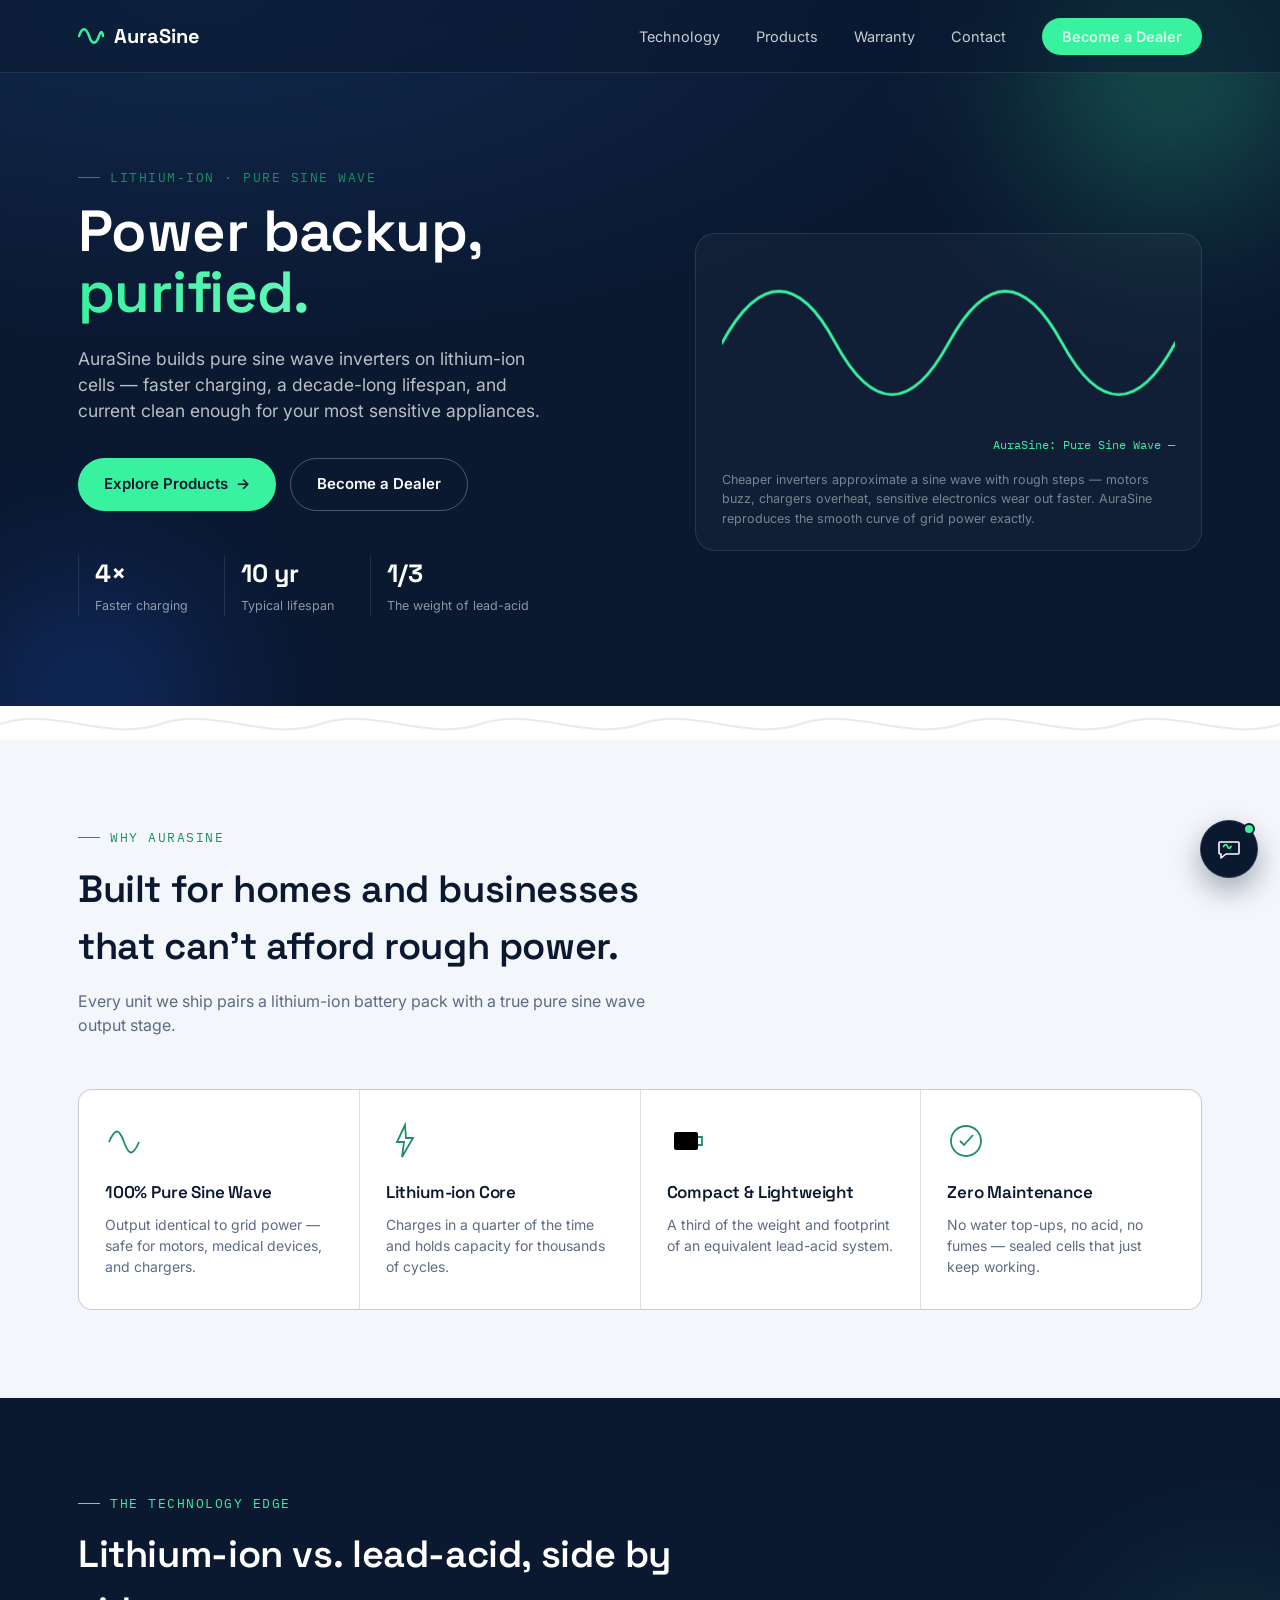
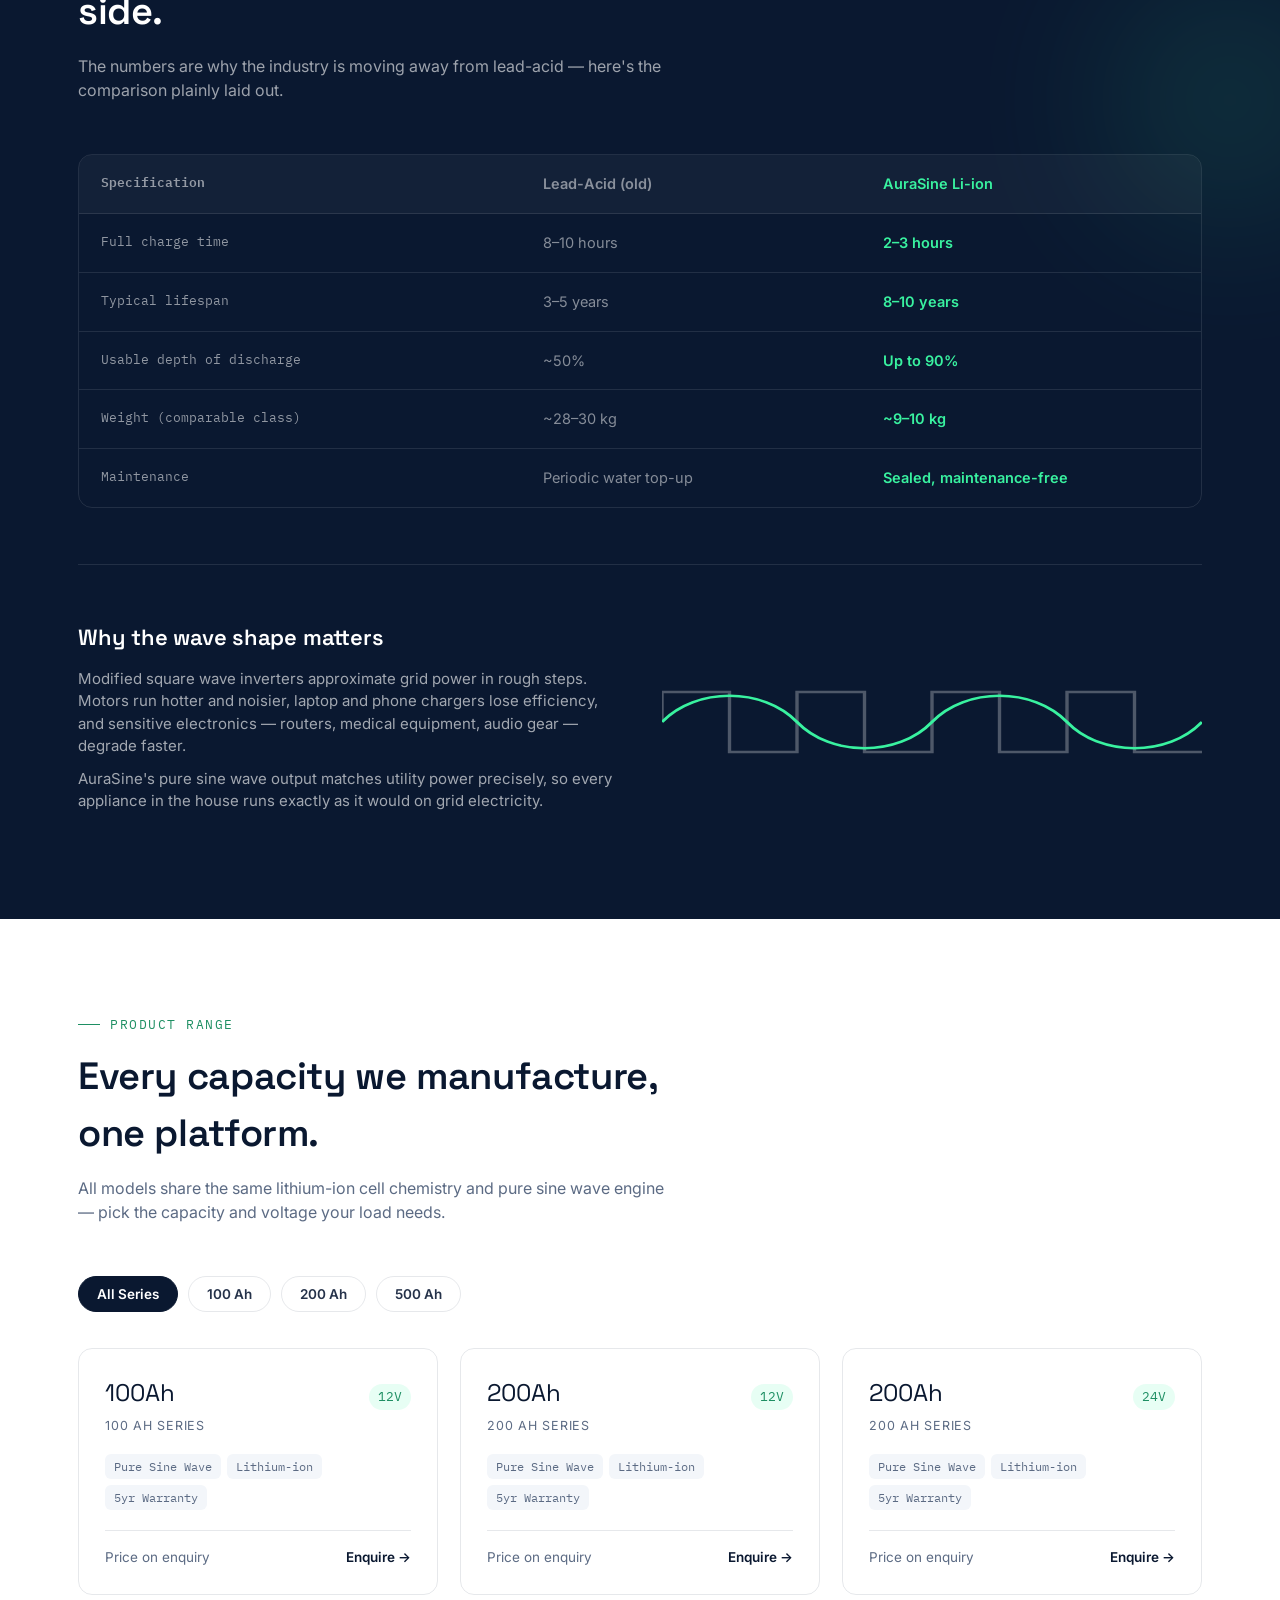
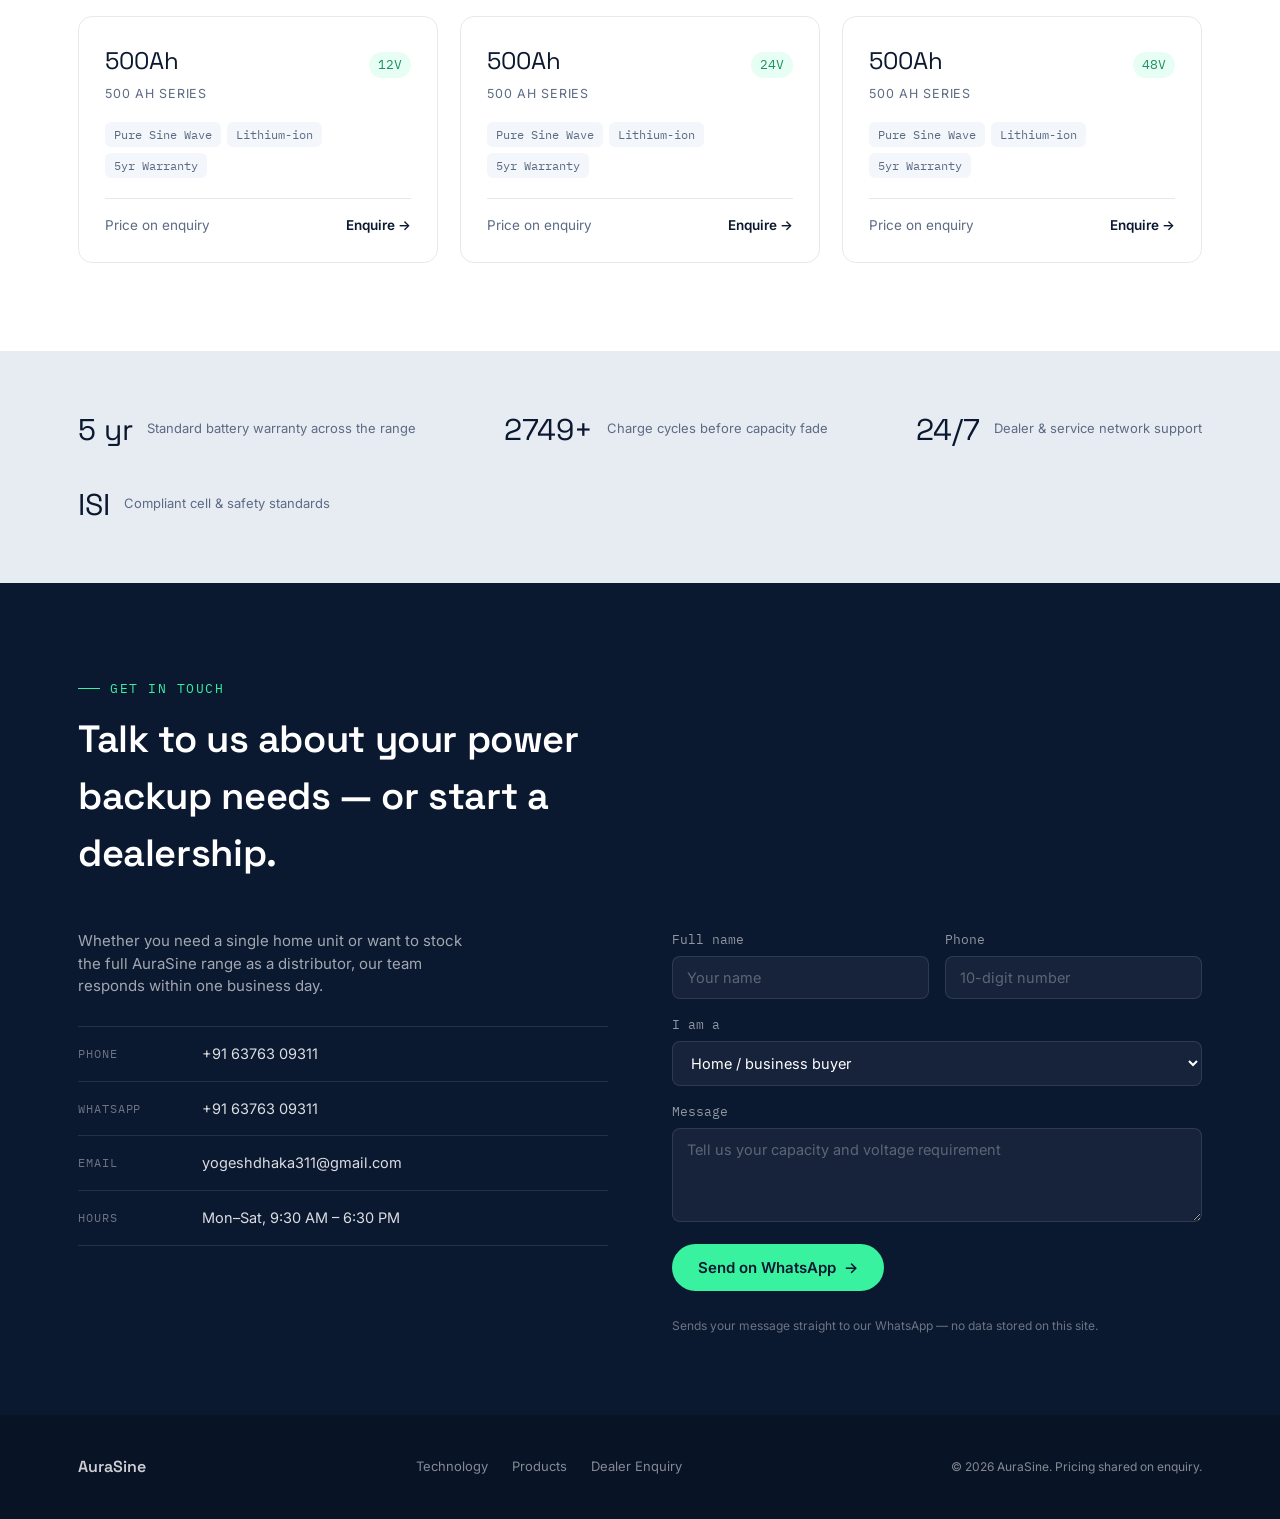
==== index.html @ b35bb423 "Add files via upload" ====
<!DOCTYPE html>
<html lang="en">
<head>
<meta charset="UTF-8">
<meta name="viewport" content="width=device-width, initial-scale=1.0">
<meta name="description" content="AuraSine — Lithium-ion Pure Sine Wave Inverters. Premium power backup for homes and businesses.">
<title>AuraSine — Lithium-ion Pure Sine Wave Inverters</title>
<link rel="icon" type="image/svg+xml" href="favicon.svg">
<link rel="preconnect" href="https://fonts.googleapis.com">
<link href="https://fonts.googleapis.com/css2?family=Space+Grotesk:wght@400;500;600;700&family=Inter:wght@400;500;600;700&family=IBM+Plex+Mono:wght@400;500&display=swap" rel="stylesheet">
<link rel="stylesheet" href="styles.css">
</head>
<body>

<!-- PRELOADER -->
<div class="preloader" id="preloader">
  <svg class="preloader-mark" viewBox="0 0 120 60">
    <path class="pl-square" d="M2,30 L2,10 L32,10 L32,50 L62,50 L62,10 L92,10 L92,50 L118,50"/>
    <path class="pl-sine" d="M2,30 C17,4 32,4 47,30 C62,56 77,56 92,30 C97,21 102,17 108,17"/>
  </svg>
  <div class="preloader-label">AuraSine</div>
  <div class="preloader-bar"><span></span></div>
</div>

<!-- AI SUPPORT CHAT WIDGET -->
<div class="chat-widget" id="chatWidget">

  <!-- Launcher button -->
  <button class="chat-launcher" id="chatLauncher" aria-label="Open AuraSine support chat" aria-expanded="false">
    <svg class="ic-chat" viewBox="0 0 26 26"><path d="M4 6h18a1 1 0 0 1 1 1v10a1 1 0 0 1-1 1H10l-5 4v-4H4a1 1 0 0 1-1-1V7a1 1 0 0 1 1-1Z"/><path d="M7.5 10.5 C9 8, 10.5 8, 11.5 10.5 S13.5 13, 15 10.5" class="ic-wave"/></svg>
    <svg class="ic-close" viewBox="0 0 24 24"><path d="M6 6l12 12M18 6L6 18"/></svg>
    <span class="chat-dot"></span>
  </button>

  <!-- Chat panel -->
  <div class="chat-panel" id="chatPanel" role="dialog" aria-label="AuraSine support chat">
    <div class="chat-header">
      <div class="chat-header-info">
        <svg class="chat-logo-mark" viewBox="0 0 26 26"><path d="M1 13 C4 4, 8 4, 11 13 S18 22, 21 13 S25 13, 25 13"/></svg>
        <div>
          <div class="chat-title">AuraSine Assistant</div>
          <div class="chat-status"><span class="status-dot"></span>Powered by AI · Online</div>
        </div>
      </div>
      <a class="chat-wa-icon" href="https://wa.me/916376309311?text=Hi%20AuraSine%2C%20I%27d%20like%20to%20talk%20to%20your%20team." target="_blank" rel="noopener" aria-label="Continue on WhatsApp" title="Continue on WhatsApp">
        <svg viewBox="0 0 32 32"><path d="M16 3C9 3 3.3 8.6 3.3 15.6c0 2.4.7 4.7 1.9 6.7L3 29l6.9-2.1c1.9 1 4 1.6 6.1 1.6 7 0 12.7-5.6 12.7-12.6C28.7 8.6 23 3 16 3Zm0 23c-1.9 0-3.8-.5-5.4-1.5l-.4-.2-4.1 1.3 1.3-4-.3-.4a10.4 10.4 0 0 1-1.6-5.6C5.5 9.7 10.2 5 16 5c5.8 0 10.5 4.7 10.5 10.5C26.5 21.3 21.8 26 16 26Z"/><path d="M21.4 18.3c-.3-.2-1.9-1-2.2-1.1-.3-.1-.5-.2-.7.2-.2.3-.8 1-1 1.3-.2.2-.3.2-.6.1-.3-.2-1.3-.5-2.4-1.5-.9-.8-1.5-1.8-1.7-2.1-.2-.3 0-.5.1-.6.1-.1.3-.3.4-.5.2-.2.2-.3.3-.5.1-.2 0-.4 0-.6-.1-.2-.7-1.7-1-2.3-.3-.6-.5-.5-.7-.5h-.6c-.2 0-.5.1-.8.4-.3.3-1 1-1 2.4 0 1.4 1 2.8 1.2 3 .1.2 2 3.1 4.9 4.3.7.3 1.2.5 1.6.6.7.2 1.3.2 1.8.1.5-.1 1.9-.8 2.1-1.5.3-.7.3-1.3.2-1.5-.1-.1-.3-.2-.6-.4Z"/></svg>
      </a>
    </div>

    <div class="chat-messages" id="chatMessages"></div>

    <div class="chat-typing" id="chatTyping" hidden>
      <span></span><span></span><span></span>
    </div>

    <form class="chat-input-row" id="chatForm">
      <input type="text" id="chatInput" placeholder="Ask about capacity, warranty, price..." maxlength="500" autocomplete="off" required>
      <button type="submit" class="chat-send" aria-label="Send">
        <svg viewBox="0 0 24 24"><path d="M3 11.5 21 3l-8.5 18-2.2-7.3L3 11.5Z"/></svg>
      </button>
    </form>
    <a class="chat-wa-fallback" href="https://wa.me/916376309311?text=Hi%20AuraSine%2C%20I%27d%20like%20to%20talk%20to%20your%20team." target="_blank" rel="noopener">
      Prefer a human? Continue on WhatsApp →
    </a>
  </div>
</div>

<header id="siteHeader">
  <nav>
    <a href="#top" class="logo">
      <svg class="mark" viewBox="0 0 26 26"><path class="mark-path" d="M1 13 C4 4, 8 4, 11 13 S18 22, 21 13 S25 13, 25 13"/></svg>
      AuraSine
    </a>
    <ul class="nav-links" id="navLinks">
      <li><a href="#tech">Technology</a></li>
      <li><a href="#products">Products</a></li>
      <li><a href="#warranty">Warranty</a></li>
      <li><a href="#contact">Contact</a></li>
      <li><a href="#contact" class="nav-cta">Become a Dealer</a></li>
    </ul>
    <button class="menu-toggle" id="menuToggle" aria-label="Toggle menu"><span></span><span></span><span></span></button>
  </nav>
</header>

<main id="top">

  <!-- HERO -->
  <section class="hero">
    <div class="hero-bg" aria-hidden="true">
      <div class="blob blob-1"></div>
      <div class="blob blob-2"></div>
      <div class="particles" id="particles"></div>
    </div>
    <div class="wrap hero-grid">
      <div>
        <div class="eyebrow reveal">Lithium-ion &middot; Pure Sine Wave</div>
        <h1 class="reveal" style="--d:0.05s">Power backup, <em>purified.</em></h1>
        <p class="lead reveal" style="--d:0.1s">AuraSine builds pure sine wave inverters on lithium-ion cells — faster charging, a decade-long lifespan, and current clean enough for your most sensitive appliances.</p>
        <div class="btn-row reveal" style="--d:0.15s">
          <a href="#products" class="btn btn-primary"><span>Explore Products</span> →</a>
          <a href="#contact" class="btn btn-ghost">Become a Dealer</a>
        </div>
        <div class="hero-stats reveal" style="--d:0.2s">
          <div><strong class="count" data-count="4" data-suffix="×">0×</strong><span>Faster charging</span></div>
          <div><strong class="count" data-count="10" data-suffix=" yr">0 yr</strong><span>Typical lifespan</span></div>
          <div><strong class="count" data-count="3" data-prefix="1/">1/0</strong><span>The weight of lead-acid</span></div>
        </div>
      </div>
      <div class="wave-box reveal" style="--d:0.1s">
        <svg viewBox="0 0 460 160" preserveAspectRatio="none">
          <path class="wave-square" d="M0,80 L0,30 L57,30 L57,130 L115,130 L115,30 L172,30 L172,130 L230,130 L230,30 L287,30 L287,130 L345,130 L345,30 L402,30 L402,130 L460,130"/>
          <path class="wave-sine" d="M0,80 C38,10 78,10 115,80 C153,150 192,150 230,80 C268,10 307,10 345,80 C383,150 422,150 460,80"/>
        </svg>
        <div class="wave-labels">
          <span class="wl-old">— Old: Modified Square Wave</span>
          <span class="wl-new">AuraSine: Pure Sine Wave —</span>
        </div>
        <p class="wave-caption">Cheaper inverters approximate a sine wave with rough steps — motors buzz, chargers overheat, sensitive electronics wear out faster. AuraSine reproduces the smooth curve of grid power exactly.</p>
      </div>
    </div>
  </section>

  <div class="divider" aria-hidden="true">
    <svg viewBox="0 0 1200 34" preserveAspectRatio="none"><path d="M0,17 C50,0 100,34 150,17 C200,0 250,34 300,17 C350,0 400,34 450,17 C500,0 550,34 600,17 C650,0 700,34 750,17 C800,0 850,34 900,17 C950,0 1000,34 1050,17 C1100,0 1150,34 1200,17" fill="none" stroke="#E7ECF3" stroke-width="2"/></svg>
  </div>

  <!-- BENEFITS -->
  <section class="benefits" id="benefits">
    <div class="wrap">
      <div class="section-head reveal">
        <div class="eyebrow">Why AuraSine</div>
        <h2>Built for homes and businesses that can't afford rough power.</h2>
        <p>Every unit we ship pairs a lithium-ion battery pack with a true pure sine wave output stage.</p>
      </div>
      <div class="benefit-grid">
        <div class="benefit-card reveal" style="--d:0s">
          <svg class="icon" viewBox="0 0 38 38"><path d="M4,20 C10,6 14,6 19,20 C24,34 28,34 34,20"/></svg>
          <h3>100% Pure Sine Wave</h3>
          <p>Output identical to grid power — safe for motors, medical devices, and chargers.</p>
        </div>
        <div class="benefit-card reveal" style="--d:0.08s">
          <svg class="icon" viewBox="0 0 38 38"><path d="M19,3 L11,20 L18,20 L16,35 L27,16 L20,16 Z"/></svg>
          <h3>Lithium-ion Core</h3>
          <p>Charges in a quarter of the time and holds capacity for thousands of cycles.</p>
        </div>
        <div class="benefit-card reveal" style="--d:0.16s">
          <svg class="icon" viewBox="0 0 38 38"><rect x="7" y="10" width="24" height="18" rx="2"/><path d="M31,15 L35,15 L35,23 L31,23"/></svg>
          <h3>Compact &amp; Lightweight</h3>
          <p>A third of the weight and footprint of an equivalent lead-acid system.</p>
        </div>
        <div class="benefit-card reveal" style="--d:0.24s">
          <svg class="icon" viewBox="0 0 38 38"><circle cx="19" cy="19" r="15"/><path d="M13,19 L17,23 L26,13"/></svg>
          <h3>Zero Maintenance</h3>
          <p>No water top-ups, no acid, no fumes — sealed cells that just keep working.</p>
        </div>
      </div>
    </div>
  </section>

  <!-- TECHNOLOGY -->
  <section class="tech" id="tech">
    <div class="tech-bg" aria-hidden="true"><div class="blob blob-3"></div></div>
    <div class="wrap">
      <div class="section-head reveal">
        <div class="eyebrow">The Technology Edge</div>
        <h2>Lithium-ion vs. lead-acid, side by side.</h2>
        <p>The numbers are why the industry is moving away from lead-acid — here's the comparison plainly laid out.</p>
      </div>
      <div class="compare reveal">
        <div class="head">Specification</div>
        <div class="head col-old">Lead-Acid (old)</div>
        <div class="head col-new">AuraSine Li-ion</div>

        <div>Full charge time</div>
        <div class="col-old">8–10 hours</div>
        <div class="col-new">2–3 hours</div>

        <div>Typical lifespan</div>
        <div class="col-old">3–5 years</div>
        <div class="col-new">8–10 years</div>

        <div>Usable depth of discharge</div>
        <div class="col-old">~50%</div>
        <div class="col-new">Up to 90%</div>

        <div>Weight (comparable class)</div>
        <div class="col-old">~28–30 kg</div>
        <div class="col-new">~9–10 kg</div>

        <div>Maintenance</div>
        <div class="col-old">Periodic water top-up</div>
        <div class="col-new">Sealed, maintenance-free</div>
      </div>

      <div class="sine-note">
        <div class="reveal">
          <h3>Why the wave shape matters</h3>
          <p>Modified square wave inverters approximate grid power in rough steps. Motors run hotter and noisier, laptop and phone chargers lose efficiency, and sensitive electronics — routers, medical equipment, audio gear — degrade faster.</p>
          <p>AuraSine's pure sine wave output matches utility power precisely, so every appliance in the house runs exactly as it would on grid electricity.</p>
        </div>
        <svg class="mini-wave reveal" viewBox="0 0 400 90" preserveAspectRatio="none">
          <path class="bad" d="M0,45 L0,15 L50,15 L50,75 L100,75 L100,15 L150,15 L150,75 L200,75 L200,15 L250,15 L250,75 L300,75 L300,15 L350,15 L350,75 L400,75"/>
          <path class="good" d="M0,45 C25,10 75,10 100,45 C125,80 175,80 200,45 C225,10 275,10 300,45 C325,80 375,80 400,45"/>
        </svg>
      </div>
    </div>
  </section>

  <!-- PRODUCTS -->
  <section class="products" id="products">
    <div class="wrap">
      <div class="section-head reveal">
        <div class="eyebrow">Product Range</div>
        <h2>Every capacity we manufacture, one platform.</h2>
        <p>All models share the same lithium-ion cell chemistry and pure sine wave engine — pick the capacity and voltage your load needs.</p>
      </div>
      <div class="filter-row reveal" id="filterRow">
        <button class="filter-btn active" data-filter="all">All Series</button>
        <button class="filter-btn" data-filter="100">100 Ah</button>
        <button class="filter-btn" data-filter="200">200 Ah</button>
        <button class="filter-btn" data-filter="500">500 Ah</button>
      </div>
      <div class="product-grid" id="productGrid"></div>
    </div>
  </section>

  <!-- WARRANTY -->
  <section class="warranty" id="warranty">
    <div class="wrap">
      <div class="warranty-item reveal" style="--d:0s"><span class="num count" data-count="5" data-suffix=" yr">0 yr</span><span class="lbl">Standard battery warranty across the range</span></div>
      <div class="warranty-item reveal" style="--d:0.08s"><span class="num count" data-count="3000" data-suffix="+">0+</span><span class="lbl">Charge cycles before capacity fade</span></div>
      <div class="warranty-item reveal" style="--d:0.16s"><span class="num">24/7</span><span class="lbl">Dealer &amp; service network support</span></div>
      <div class="warranty-item reveal" style="--d:0.24s"><span class="num">ISI</span><span class="lbl">Compliant cell &amp; safety standards</span></div>
    </div>
  </section>

  <!-- CONTACT -->
  <section class="contact" id="contact">
    <div class="wrap">
      <div class="eyebrow reveal">Get in Touch</div>
      <h2 class="reveal">Talk to us about your power backup needs — or start a dealership.</h2>
      <div class="contact-grid">
        <div class="contact-info reveal">
          <p>Whether you need a single home unit or want to stock the full AuraSine range as a distributor, our team responds within one business day.</p>
          <div class="info-row"><span class="lbl">Phone</span><span class="val"><a href="tel:+916376309311">+91 63763 09311</a></span></div>
          <div class="info-row"><span class="lbl">WhatsApp</span><span class="val"><a href="https://wa.me/916376309311" target="_blank" rel="noopener">+91 63763 09311</a></span></div>
          <div class="info-row"><span class="lbl">Email</span><span class="val"><a href="mailto:yogeshdhaka311@gmail.com">yogeshdhaka311@gmail.com</a></span></div>
          <div class="info-row"><span class="lbl">Hours</span><span class="val">Mon–Sat, 9:30 AM – 6:30 PM</span></div>
        </div>
        <form id="enquiryForm" class="reveal">
          <div class="row-2">
            <div class="field"><label for="name">Full name</label><input id="name" type="text" placeholder="Your name" required></div>
            <div class="field"><label for="phone">Phone</label><input id="phone" type="tel" placeholder="10-digit number" required></div>
          </div>
          <div class="field"><label for="type">I am a</label>
            <select id="type">
              <option>Home / business buyer</option>
              <option>Prospective dealer / distributor</option>
              <option>Existing customer — warranty support</option>
            </select>
          </div>
          <div class="field"><label for="msg">Message</label><textarea id="msg" rows="4" placeholder="Tell us your capacity and voltage requirement"></textarea></div>
          <button type="submit" class="btn btn-primary"><span>Send on WhatsApp</span> →</button>
          <p class="form-note">Sends your message straight to our WhatsApp — no data stored on this site.</p>
        </form>
      </div>
    </div>
  </section>

</main>

<footer>
  <div class="wrap">
    <div class="f-logo">AuraSine</div>
    <ul class="f-links">
      <li><a href="#tech">Technology</a></li>
      <li><a href="#products">Products</a></li>
      <li><a href="#contact">Dealer Enquiry</a></li>
    </ul>
    <small>&copy; 2026 AuraSine. Pricing shared on enquiry.</small>
  </div>
</footer>

<script src="script.js"></script>
</body>
</html>
---- styles.css ----
:root{
  --ink:#0A1830;
  --ink-2:#0F2340;
  --volt:#39F2A0;
  --volt-dim:#1E8F63;
  --white:#FFFFFF;
  --cloud:#F3F6FA;
  --cloud-2:#E7ECF3;
  --slate:#5C6B84;
  --slate-dark:#25324A;
  --line:rgba(255,255,255,0.10);
  --line-dark:rgba(15,35,64,0.10);
  --radius:14px;
  --disp:'Space Grotesk',sans-serif;
  --body:'Inter',sans-serif;
  --mono:'IBM Plex Mono',monospace;
}
*{margin:0;padding:0;box-sizing:border-box;}
html{scroll-behavior:smooth;}
body{
  font-family:var(--body);color:var(--slate-dark);background:var(--white);
  line-height:1.5;-webkit-font-smoothing:antialiased;overflow-x:hidden;
}
img,svg{display:block;max-width:100%;}
a{color:inherit;text-decoration:none;}
ul{list-style:none;}
button{font-family:inherit;cursor:pointer;border:none;background:none;}
.wrap{max-width:1180px;margin:0 auto;padding:0 28px;}
section{position:relative;}
h1,h2,h3,h4{font-family:var(--disp);font-weight:600;letter-spacing:-0.01em;color:var(--ink);}
.eyebrow{
  font-family:var(--mono);font-size:12.5px;letter-spacing:0.12em;text-transform:uppercase;
  color:var(--volt-dim);display:flex;align-items:center;gap:10px;margin-bottom:14px;
}
.eyebrow::before{content:"";width:22px;height:1px;background:var(--volt-dim);display:inline-block;}
:focus-visible{outline:2px solid var(--volt);outline-offset:3px;}

@media (prefers-reduced-motion: reduce){
  *{animation-duration:0.001ms !important;animation-iteration-count:1 !important;transition-duration:0.001ms !important;scroll-behavior:auto !important;}
}

/* ================= PRELOADER ================= */
.preloader{
  position:fixed;inset:0;z-index:1000;
  background:radial-gradient(120% 90% at 15% 0%,#10294D 0%,var(--ink) 55%);
  display:flex;flex-direction:column;align-items:center;justify-content:center;gap:18px;
  transition:opacity .6s ease, visibility .6s ease;
}
.preloader.hidden{opacity:0;visibility:hidden;pointer-events:none;}
.preloader-mark{width:150px;height:auto;}
.pl-square{stroke:rgba(255,255,255,0.25);stroke-width:3;fill:none;animation:plFade 2.2s ease-in-out infinite;}
.pl-sine{
  stroke:var(--volt);stroke-width:3.5;fill:none;stroke-linecap:round;
  stroke-dasharray:260;stroke-dashoffset:260;
  animation:plDraw 2.2s ease-in-out infinite;
}
@keyframes plFade{0%,100%{opacity:1;}50%{opacity:.25;}}
@keyframes plDraw{0%{stroke-dashoffset:260;}45%,60%{stroke-dashoffset:0;}100%{stroke-dashoffset:-260;}}
.preloader-label{font-family:var(--disp);color:var(--white);font-size:15px;letter-spacing:.06em;text-transform:uppercase;opacity:.8;}
.preloader-bar{width:160px;height:2px;background:rgba(255,255,255,0.12);border-radius:2px;overflow:hidden;}
.preloader-bar span{display:block;height:100%;width:40%;background:var(--volt);border-radius:2px;animation:plBar 1.1s ease-in-out infinite;}
@keyframes plBar{0%{transform:translateX(-100%);}100%{transform:translateX(350%);}}

/* ================= AI SUPPORT CHAT WIDGET ================= */
.chat-widget{position:fixed;right:22px;bottom:22px;z-index:200;font-family:var(--body);}

.chat-launcher{
  position:relative;width:58px;height:58px;border-radius:50%;
  background:var(--ink);border:1px solid rgba(255,255,255,0.12);
  display:flex;align-items:center;justify-content:center;
  box-shadow:0 12px 28px rgba(10,24,48,0.35);
  transition:transform .2s, box-shadow .2s;
  animation:chatPulse 2.8s ease-in-out infinite;
}
.chat-launcher:hover{transform:scale(1.07);}
.chat-launcher .ic-chat{width:26px;height:26px;}
.chat-launcher .ic-chat path:first-child{fill:none;stroke:var(--white);stroke-width:1.6;stroke-linejoin:round;}
.chat-launcher .ic-wave{fill:none;stroke:var(--volt);stroke-width:1.8;stroke-linecap:round;}
.chat-launcher .ic-close{width:20px;height:20px;position:absolute;opacity:0;transform:scale(.6);transition:.2s;}
.chat-launcher .ic-close path{stroke:var(--white);stroke-width:2;stroke-linecap:round;}
.chat-widget.open .chat-launcher .ic-chat{opacity:0;transform:scale(.6);}
.chat-widget.open .chat-launcher .ic-close{opacity:1;transform:scale(1);}
.chat-widget .ic-chat{transition:.2s;}
.chat-dot{position:absolute;top:2px;right:2px;width:12px;height:12px;border-radius:50%;background:var(--volt);border:2px solid var(--ink);animation:dotPing 2.2s ease-in-out infinite;}
.chat-widget.open .chat-dot{display:none;}
@keyframes chatPulse{
  0%,100%{box-shadow:0 12px 28px rgba(10,24,48,0.35);}
  50%{box-shadow:0 12px 28px rgba(10,24,48,0.35), 0 0 0 9px rgba(57,242,160,0.10);}
}
@keyframes dotPing{0%,100%{transform:scale(1);opacity:1;}50%{transform:scale(1.25);opacity:.6;}}

.chat-panel{
  position:absolute;right:0;bottom:76px;width:360px;max-width:calc(100vw - 32px);height:520px;max-height:70vh;
  background:var(--white);border-radius:18px;overflow:hidden;
  display:flex;flex-direction:column;
  box-shadow:0 24px 60px rgba(10,24,48,0.28);border:1px solid var(--line-dark);
  opacity:0;transform:translateY(16px) scale(.97);pointer-events:none;
  transition:opacity .22s ease, transform .22s ease;
}
.chat-widget.open .chat-panel{opacity:1;transform:translateY(0) scale(1);pointer-events:auto;}

.chat-header{
  background:var(--ink);color:var(--white);padding:16px 16px;
  display:flex;align-items:center;justify-content:space-between;gap:10px;flex-shrink:0;
}
.chat-header-info{display:flex;align-items:center;gap:10px;}
.chat-logo-mark{width:22px;height:22px;flex-shrink:0;}
.chat-logo-mark path{stroke:var(--volt);stroke-width:2.3;fill:none;stroke-linecap:round;stroke-dasharray:60;animation:logoFlow 3s linear infinite, logoGlow 2.4s ease-in-out infinite;}
.chat-title{font-family:var(--disp);font-size:14.5px;font-weight:600;}
.chat-status{font-size:11px;color:rgba(255,255,255,0.6);display:flex;align-items:center;gap:5px;margin-top:2px;}
.status-dot{width:6px;height:6px;border-radius:50%;background:var(--volt);display:inline-block;animation:dotPing 2.2s ease-in-out infinite;}
.chat-wa-icon{width:30px;height:30px;border-radius:50%;background:#25D366;display:flex;align-items:center;justify-content:center;flex-shrink:0;transition:transform .2s;}
.chat-wa-icon:hover{transform:scale(1.08);}
.chat-wa-icon svg{width:17px;height:17px;fill:#fff;}

.chat-messages{flex:1;overflow-y:auto;padding:16px;display:flex;flex-direction:column;gap:12px;background:var(--cloud);}
.chat-messages::-webkit-scrollbar{width:5px;}
.chat-messages::-webkit-scrollbar-thumb{background:var(--line-dark);border-radius:4px;}
.msg{max-width:82%;padding:10px 13px;border-radius:14px;font-size:13.5px;line-height:1.45;opacity:0;transform:translateY(8px);animation:msgIn .25s ease forwards;white-space:pre-wrap;}
@keyframes msgIn{to{opacity:1;transform:translateY(0);}}
.msg.bot{align-self:flex-start;background:var(--white);color:var(--slate-dark);border:1px solid var(--line-dark);border-bottom-left-radius:4px;}
.msg.user{align-self:flex-end;background:var(--ink);color:var(--white);border-bottom-right-radius:4px;}
.msg.error{border-color:#F0B0A8;background:#FFF3F1;color:#9A3B2E;}
.msg a{color:var(--volt-dim);font-weight:600;}
.msg.user a{color:var(--volt);}

.chat-typing{display:flex;gap:4px;padding:0 16px 8px;background:var(--cloud);flex-shrink:0;}
.chat-typing span{width:6px;height:6px;border-radius:50%;background:var(--slate);opacity:.5;animation:typingBounce 1.1s ease-in-out infinite;}
.chat-typing span:nth-child(2){animation-delay:.15s;}
.chat-typing span:nth-child(3){animation-delay:.3s;}
@keyframes typingBounce{0%,60%,100%{transform:translateY(0);opacity:.4;}30%{transform:translateY(-4px);opacity:1;}}

.chat-input-row{display:flex;gap:8px;padding:12px;border-top:1px solid var(--line-dark);flex-shrink:0;background:var(--white);}
.chat-input-row input{
  flex:1;border:1px solid var(--line-dark);border-radius:100px;padding:10px 16px;font-size:13.5px;
  font-family:var(--body);transition:border-color .2s;
}
.chat-input-row input:focus{outline:none;border-color:var(--volt-dim);}
.chat-send{width:38px;height:38px;border-radius:50%;background:var(--ink);display:flex;align-items:center;justify-content:center;flex-shrink:0;transition:transform .2s, background .2s;}
.chat-send:hover{background:var(--volt-dim);transform:scale(1.05);}
.chat-send svg{width:16px;height:16px;transform:translateX(-1px);}
.chat-send path{fill:var(--volt);}
.chat-send:hover path{fill:var(--white);}
.chat-send:disabled{opacity:.5;pointer-events:none;}

.chat-wa-fallback{
  display:block;text-align:center;font-size:11.5px;color:var(--slate);
  padding:9px;border-top:1px solid var(--line-dark);flex-shrink:0;background:var(--white);
  transition:color .2s;
}
.chat-wa-fallback:hover{color:var(--volt-dim);}

@media (max-width:640px){
  .chat-widget{right:14px;bottom:14px;}
  .chat-launcher{width:52px;height:52px;}
  .chat-panel{width:calc(100vw - 28px);height:min(520px, 72vh);bottom:66px;}
}

/* ================= NAV ================= */
header{
  position:fixed;top:0;left:0;right:0;z-index:100;
  background:rgba(10,24,48,0.55);backdrop-filter:blur(14px);-webkit-backdrop-filter:blur(14px);
  border-bottom:1px solid var(--line);
  transition:background .3s ease, box-shadow .3s ease, height .3s ease;
}
header.scrolled{background:rgba(10,24,48,0.88);box-shadow:0 10px 30px rgba(0,0,0,0.25);}
nav{
  max-width:1180px;margin:0 auto;padding:0 28px;
  height:72px;display:flex;align-items:center;justify-content:space-between;
  transition:height .3s ease;
}
header.scrolled nav{height:62px;}
.logo{display:flex;align-items:center;gap:10px;font-family:var(--disp);font-size:20px;font-weight:700;color:var(--white);}
.logo .mark{width:26px;height:26px;flex-shrink:0;}
.mark-path{
  stroke:var(--volt);stroke-width:2.4;fill:none;stroke-linecap:round;
  stroke-dasharray:60;stroke-dashoffset:0;
  animation:logoFlow 3s linear infinite, logoGlow 2.4s ease-in-out infinite;
}
@keyframes logoFlow{to{stroke-dashoffset:-120;}}
@keyframes logoGlow{0%,100%{filter:drop-shadow(0 0 0 rgba(57,242,160,0));}50%{filter:drop-shadow(0 0 4px rgba(57,242,160,0.75));}}
.nav-links{display:flex;gap:36px;align-items:center;}
.nav-links a{font-size:14.5px;color:rgba(255,255,255,0.78);transition:color .2s;position:relative;}
.nav-links a:not(.nav-cta)::after{
  content:"";position:absolute;left:0;bottom:-5px;width:0;height:1px;background:var(--volt);
  transition:width .25s ease;
}
.nav-links a:not(.nav-cta):hover::after{width:100%;}
.nav-links a:hover{color:var(--white);}
.nav-cta{background:var(--volt);color:var(--ink);padding:10px 20px;border-radius:100px;font-size:14px;font-weight:600;transition:transform .2s, box-shadow .2s;}
.nav-cta:hover{transform:translateY(-1px);box-shadow:0 8px 22px rgba(57,242,160,0.28);}
.menu-toggle{display:none;flex-direction:column;gap:5px;width:26px;}
.menu-toggle span{height:2px;background:var(--white);border-radius:2px;transition:.25s;}
.menu-toggle.open span:nth-child(1){transform:translateY(7px) rotate(45deg);}
.menu-toggle.open span:nth-child(2){opacity:0;}
.menu-toggle.open span:nth-child(3){transform:translateY(-7px) rotate(-45deg);}

/* ================= SCROLL REVEAL ================= */
.reveal{
  opacity:0;transform:translateY(28px);
  transition:opacity .7s cubic-bezier(.2,.7,.3,1) var(--d,0s), transform .7s cubic-bezier(.2,.7,.3,1) var(--d,0s);
}
.reveal.in-view{opacity:1;transform:translateY(0);}

/* ================= HERO ================= */
.hero{
  background:radial-gradient(120% 90% at 15% 0%,#10294D 0%,var(--ink) 55%);
  color:var(--white);padding:168px 0 90px;overflow:hidden;
}
.hero-bg{position:absolute;inset:0;overflow:hidden;pointer-events:none;z-index:0;}
.blob{position:absolute;border-radius:50%;filter:blur(70px);opacity:.35;}
.blob-1{width:420px;height:420px;background:radial-gradient(circle,var(--volt),transparent 70%);top:-140px;right:-100px;animation:drift1 16s ease-in-out infinite;}
.blob-2{width:340px;height:340px;background:radial-gradient(circle,#2A6BFF,transparent 70%);bottom:-160px;left:-80px;animation:drift2 20s ease-in-out infinite;}
.blob-3{width:380px;height:380px;background:radial-gradient(circle,var(--volt),transparent 70%);top:10%;right:-140px;opacity:.15;animation:drift1 22s ease-in-out infinite;}
@keyframes drift1{0%,100%{transform:translate(0,0) scale(1);}50%{transform:translate(-40px,30px) scale(1.1);}}
@keyframes drift2{0%,100%{transform:translate(0,0) scale(1);}50%{transform:translate(30px,-20px) scale(1.08);}}
.particles{position:absolute;inset:0;}
.particle{
  position:absolute;bottom:-10px;width:4px;height:4px;border-radius:50%;
  background:var(--volt);opacity:.55;
  animation-name:floatUp;animation-timing-function:linear;animation-iteration-count:infinite;
}
@keyframes floatUp{
  0%{transform:translateY(0) translateX(0);opacity:0;}
  10%{opacity:.6;}
  90%{opacity:.4;}
  100%{transform:translateY(-620px) translateX(var(--drift,20px));opacity:0;}
}
.hero-grid{display:grid;grid-template-columns:1.05fr 0.95fr;gap:56px;align-items:center;position:relative;z-index:1;}
.hero h1{font-size:clamp(38px,5vw,58px);line-height:1.06;color:var(--white);margin-bottom:22px;}
.hero h1 em{font-style:normal;background:linear-gradient(92deg,var(--volt),#8CFFD4);-webkit-background-clip:text;background-clip:text;color:transparent;background-size:200% auto;animation:shine 4s linear infinite;}
@keyframes shine{to{background-position:200% center;}}
.hero p.lead{font-size:17.5px;color:rgba(255,255,255,0.72);max-width:480px;margin-bottom:34px;}
.btn-row{display:flex;gap:14px;flex-wrap:wrap;margin-bottom:44px;}
.btn{padding:14px 26px;border-radius:100px;font-size:15px;font-weight:600;display:inline-flex;align-items:center;gap:8px;transition:transform .2s, box-shadow .2s, background .2s, color .2s;position:relative;overflow:hidden;}
.btn-primary{background:var(--volt);color:var(--ink);}
.btn-primary:hover{transform:translateY(-2px);box-shadow:0 10px 26px rgba(57,242,160,0.3);}
.btn-primary span{position:relative;}
.btn-primary::before{
  content:"";position:absolute;top:0;left:-60%;width:40%;height:100%;
  background:linear-gradient(120deg,transparent,rgba(255,255,255,0.55),transparent);
  transform:skewX(-20deg);transition:left .6s ease;
}
.btn-primary:hover::before{left:130%;}
.btn-ghost{border:1px solid rgba(255,255,255,0.28);color:var(--white);}
.btn-ghost:hover{background:rgba(255,255,255,0.08);}
.hero-stats{display:flex;gap:36px;}
.hero-stats div{border-left:1px solid var(--line);padding-left:16px;}
.hero-stats strong{display:block;font-family:var(--disp);font-size:25px;color:var(--white);}
.hero-stats span{font-size:12.5px;color:rgba(255,255,255,0.55);}

/* wave visual */
.wave-box{position:relative;background:rgba(255,255,255,0.03);border:1px solid var(--line);border-radius:20px;padding:30px 26px 22px;z-index:1;}
.wave-box svg{width:100%;height:auto;}
.wave-square{stroke:#5C6B84;stroke-width:2.5;fill:none;animation:glitchOut 1s ease forwards 1.4s;}
.wave-sine{
  stroke:var(--volt);stroke-width:3;fill:none;stroke-linecap:round;
  stroke-dasharray:1500;stroke-dashoffset:1500;opacity:0;
  animation:drawIn 1.6s cubic-bezier(.4,0,.2,1) forwards 1.55s, fadeIn .05s forwards 1.55s, idleFlow 3s linear infinite 3.2s;
}
@keyframes glitchOut{0%{opacity:1;transform:translateX(0);}25%{transform:translateX(-5px);}50%{transform:translateX(4px);opacity:.65;}75%{transform:translateX(-2px);opacity:.3;}100%{opacity:0;transform:translateX(0);}}
@keyframes drawIn{to{stroke-dashoffset:0;}}
@keyframes fadeIn{to{opacity:1;}}
@keyframes idleFlow{0%{stroke-dashoffset:0;}100%{stroke-dashoffset:-30;}}
.wave-labels{display:flex;justify-content:space-between;margin-top:14px;font-family:var(--mono);font-size:12px;}
.wl-old{color:rgba(255,255,255,0.32);animation:fadeOutSlow 1s ease forwards 1.3s;}
.wl-new{color:var(--volt);opacity:0;animation:fadeIn .6s ease forwards 2.9s;}
@keyframes fadeOutSlow{to{opacity:0;}}
.wave-caption{font-size:12.5px;color:rgba(255,255,255,0.45);margin-top:16px;line-height:1.55;}

.divider{height:34px;width:100%;overflow:hidden;line-height:0;}

/* ================= BENEFITS ================= */
.benefits{background:var(--cloud);padding:88px 0;}
.section-head{max-width:600px;margin-bottom:52px;}
.section-head h2{font-size:clamp(28px,3.4vw,38px);margin-bottom:14px;}
.section-head p{color:var(--slate);font-size:16px;}
.benefit-grid{display:grid;grid-template-columns:repeat(4,1fr);gap:1px;background:var(--line-dark);border:1px solid var(--line-dark);border-radius:var(--radius);overflow:hidden;}
.benefit-card{background:var(--white);padding:32px 26px;transition:background .25s, transform .25s;}
.benefit-card:hover{background:var(--cloud);transform:translateY(-3px);}
.benefit-card .icon{width:38px;height:38px;margin-bottom:20px;transition:transform .3s;}
.benefit-card:hover .icon{transform:scale(1.12) rotate(-4deg);}
.benefit-card .icon path,.benefit-card .icon circle{stroke:var(--volt-dim);stroke-width:1.8;fill:none;}
.benefit-card h3{font-size:17px;margin-bottom:8px;}
.benefit-card p{font-size:14px;color:var(--slate);}

/* ================= TECHNOLOGY ================= */
.tech{background:var(--ink);color:var(--white);padding:96px 0;overflow:hidden;}
.tech-bg{position:absolute;inset:0;overflow:hidden;pointer-events:none;}
.tech .section-head h2,.tech .eyebrow{color:var(--white);}
.tech .section-head p{color:rgba(255,255,255,0.6);}
.tech .eyebrow{color:var(--volt);}
.tech .eyebrow::before{background:var(--volt);}
.compare{display:grid;grid-template-columns:1.3fr 1fr 1fr;border:1px solid var(--line);border-radius:var(--radius);overflow:hidden;position:relative;z-index:1;}
.compare>div{padding:18px 22px;border-bottom:1px solid var(--line);font-size:14.5px;}
.compare>div:nth-child(3n+1){font-family:var(--mono);font-size:13px;color:rgba(255,255,255,0.55);}
.compare .head{background:rgba(255,255,255,0.04);font-family:var(--body);font-weight:600;color:rgba(255,255,255,0.85);border-bottom:1px solid var(--line);}
.compare .col-new{color:var(--volt);font-weight:600;}
.compare .col-old{color:rgba(255,255,255,0.5);}
.compare>div:last-child,.compare>div:nth-last-child(2),.compare>div:nth-last-child(3){border-bottom:none;}
.compare>div{transition:background .2s;}
.compare>div:hover{background:rgba(255,255,255,0.03);}

.sine-note{margin-top:56px;display:grid;grid-template-columns:1fr 1fr;gap:44px;align-items:center;border-top:1px solid var(--line);padding-top:56px;position:relative;z-index:1;}
.sine-note h3{color:var(--white);font-size:22px;margin-bottom:14px;}
.sine-note p{color:rgba(255,255,255,0.62);font-size:15px;margin-bottom:10px;}
.mini-wave{width:100%;height:90px;}
.mini-wave path{fill:none;stroke-width:2.5;}
.mini-wave .bad{stroke:rgba(255,255,255,0.28);animation:badJitter 2.6s ease-in-out infinite;}
.mini-wave .good{stroke:var(--volt);stroke-dasharray:900;stroke-dashoffset:0;animation:goodFlow 4s linear infinite;}
@keyframes badJitter{0%,100%{transform:translateX(0);}50%{transform:translateX(3px);}}
@keyframes goodFlow{0%{stroke-dashoffset:0;}100%{stroke-dashoffset:-900;}}

/* ================= PRODUCTS ================= */
.products{padding:96px 0 88px;background:var(--white);}
.filter-row{display:flex;gap:10px;flex-wrap:wrap;margin-bottom:36px;}
.filter-btn{padding:9px 18px;border-radius:100px;font-size:13.5px;font-weight:600;border:1px solid var(--line-dark);color:var(--slate-dark);transition:.2s;}
.filter-btn.active,.filter-btn:hover{background:var(--ink);color:var(--white);border-color:var(--ink);}
.product-grid{display:grid;grid-template-columns:repeat(3,1fr);gap:22px;}
.product-card{
  border:1px solid var(--line-dark);border-radius:var(--radius);padding:26px;
  transition:transform .25s, box-shadow .25s, border-color .25s;
  opacity:0;transform:translateY(18px) scale(.98);
  animation:cardIn .5s cubic-bezier(.2,.7,.3,1) forwards;
}
@keyframes cardIn{to{opacity:1;transform:translateY(0) scale(1);}}
.product-card:hover{border-color:var(--volt-dim);transform:translateY(-4px);box-shadow:0 14px 30px rgba(15,35,64,0.1);}
.product-card .cap-row{display:flex;justify-content:space-between;align-items:baseline;margin-bottom:6px;}
.product-card .cap{font-family:var(--disp);font-size:24px;color:var(--ink);}
.product-card .volt{font-family:var(--mono);font-size:13px;color:var(--volt-dim);background:rgba(57,242,160,0.12);padding:3px 9px;border-radius:100px;}
.product-card .series{font-size:12.5px;color:var(--slate);text-transform:uppercase;letter-spacing:.06em;margin-bottom:18px;}
.product-card .spec-tags{display:flex;flex-wrap:wrap;gap:6px;margin-bottom:20px;}
.product-card .spec-tags span{font-size:11.5px;font-family:var(--mono);color:var(--slate);background:var(--cloud);padding:4px 9px;border-radius:6px;}
.product-card .price-row{display:flex;justify-content:space-between;align-items:center;padding-top:16px;border-top:1px solid var(--line-dark);}
.product-card .price{font-size:13.5px;color:var(--slate);}
.product-card .enquire{font-size:13.5px;font-weight:600;color:var(--ink);display:flex;align-items:center;gap:5px;transition:gap .2s, color .2s;}
.product-card .enquire:hover{color:var(--volt-dim);gap:8px;}

/* ================= WARRANTY ================= */
.warranty{background:var(--cloud-2);padding:56px 0;}
.warranty .wrap{display:flex;justify-content:space-between;flex-wrap:wrap;gap:30px;}
.warranty-item{display:flex;align-items:center;gap:14px;min-width:220px;}
.warranty-item .num{font-family:var(--disp);font-size:30px;color:var(--ink);}
.warranty-item .lbl{font-size:13px;color:var(--slate);line-height:1.35;}

/* ================= CONTACT ================= */
.contact{background:var(--ink);color:var(--white);padding:96px 0 80px;overflow:hidden;}
.contact .eyebrow{color:var(--volt);}
.contact .eyebrow::before{background:var(--volt);}
.contact h2{color:var(--white);font-size:clamp(28px,3.4vw,38px);margin-bottom:16px;max-width:520px;}
.contact-grid{display:grid;grid-template-columns:1fr 1fr;gap:64px;margin-top:48px;}
.contact-info p{color:rgba(255,255,255,0.62);margin-bottom:28px;font-size:15px;max-width:400px;}
.info-row{display:flex;gap:14px;padding:16px 0;border-top:1px solid var(--line);}
.info-row:last-child{border-bottom:1px solid var(--line);}
.info-row .lbl{font-family:var(--mono);font-size:11.5px;color:rgba(255,255,255,0.4);text-transform:uppercase;letter-spacing:.08em;width:110px;flex-shrink:0;padding-top:2px;}
.info-row .val{font-size:14.5px;color:rgba(255,255,255,0.85);}
.info-row .val a{transition:color .2s;}
.info-row .val a:hover{color:var(--volt);}
form{display:flex;flex-direction:column;gap:16px;}
.field{display:flex;flex-direction:column;gap:7px;}
.field label{font-size:12.5px;color:rgba(255,255,255,0.55);font-family:var(--mono);}
.field input,.field select,.field textarea{
  background:rgba(255,255,255,0.05);border:1px solid var(--line);border-radius:8px;color:var(--white);
  padding:12px 14px;font-size:14.5px;font-family:var(--body);transition:border-color .2s, background .2s;
}
.field select option{background:var(--ink-2);}
.field input::placeholder,.field textarea::placeholder{color:rgba(255,255,255,0.3);}
.field input:focus,.field select:focus,.field textarea:focus{border-color:var(--volt);outline:none;background:rgba(255,255,255,0.08);}
.row-2{display:grid;grid-template-columns:1fr 1fr;gap:16px;}
form .btn-primary{align-self:flex-start;margin-top:6px;}
.form-note{font-size:12px;color:rgba(255,255,255,0.4);margin-top:10px;}

/* ================= FOOTER ================= */
footer{background:#081326;color:rgba(255,255,255,0.5);padding:40px 0;}
footer .wrap{display:flex;justify-content:space-between;align-items:center;flex-wrap:wrap;gap:16px;}
footer .f-logo{font-family:var(--disp);color:rgba(255,255,255,0.8);font-size:16px;font-weight:600;}
footer .f-links{display:flex;gap:24px;font-size:13px;}
footer .f-links a{transition:color .2s;}
footer .f-links a:hover{color:var(--volt);}
footer small{font-size:12px;}

/* ================= RESPONSIVE ================= */
@media (max-width:900px){
  .hero-grid{grid-template-columns:1fr;}
  .hero{padding-top:150px;}
  .benefit-grid{grid-template-columns:repeat(2,1fr);}
  .product-grid{grid-template-columns:repeat(2,1fr);}
  .compare{grid-template-columns:1.1fr 1fr 1fr;}
  .sine-note{grid-template-columns:1fr;}
  .contact-grid{grid-template-columns:1fr;gap:40px;}
  .warranty .wrap{justify-content:flex-start;}
}
@media (max-width:640px){
  .nav-links{position:fixed;top:72px;left:0;right:0;background:var(--ink);flex-direction:column;padding:20px 28px 28px;gap:20px;border-bottom:1px solid var(--line);transform:translateY(-130%);opacity:0;transition:.25s;}
  .nav-links.open{transform:translateY(0);opacity:1;}
  .menu-toggle{display:flex;}
  .nav-cta{width:100%;text-align:center;}
  .benefit-grid{grid-template-columns:1fr;}
  .product-grid{grid-template-columns:1fr;}
  .compare{grid-template-columns:1fr;}
  .compare .head:nth-child(2),.compare .head:nth-child(3){display:none;}
  .compare>div:nth-child(3n+2)::before{content:"Lead-Acid: ";font-family:var(--body);color:rgba(255,255,255,0.4);}
  .compare>div:nth-child(3n)::before{content:"AuraSine Li-ion: ";font-family:var(--body);color:var(--volt);}
  .row-2{grid-template-columns:1fr;}
  .hero-stats{gap:20px;flex-wrap:wrap;}
  footer .wrap{flex-direction:column;text-align:center;}
  .wa-float{right:14px;bottom:14px;width:50px;height:50px;}
}
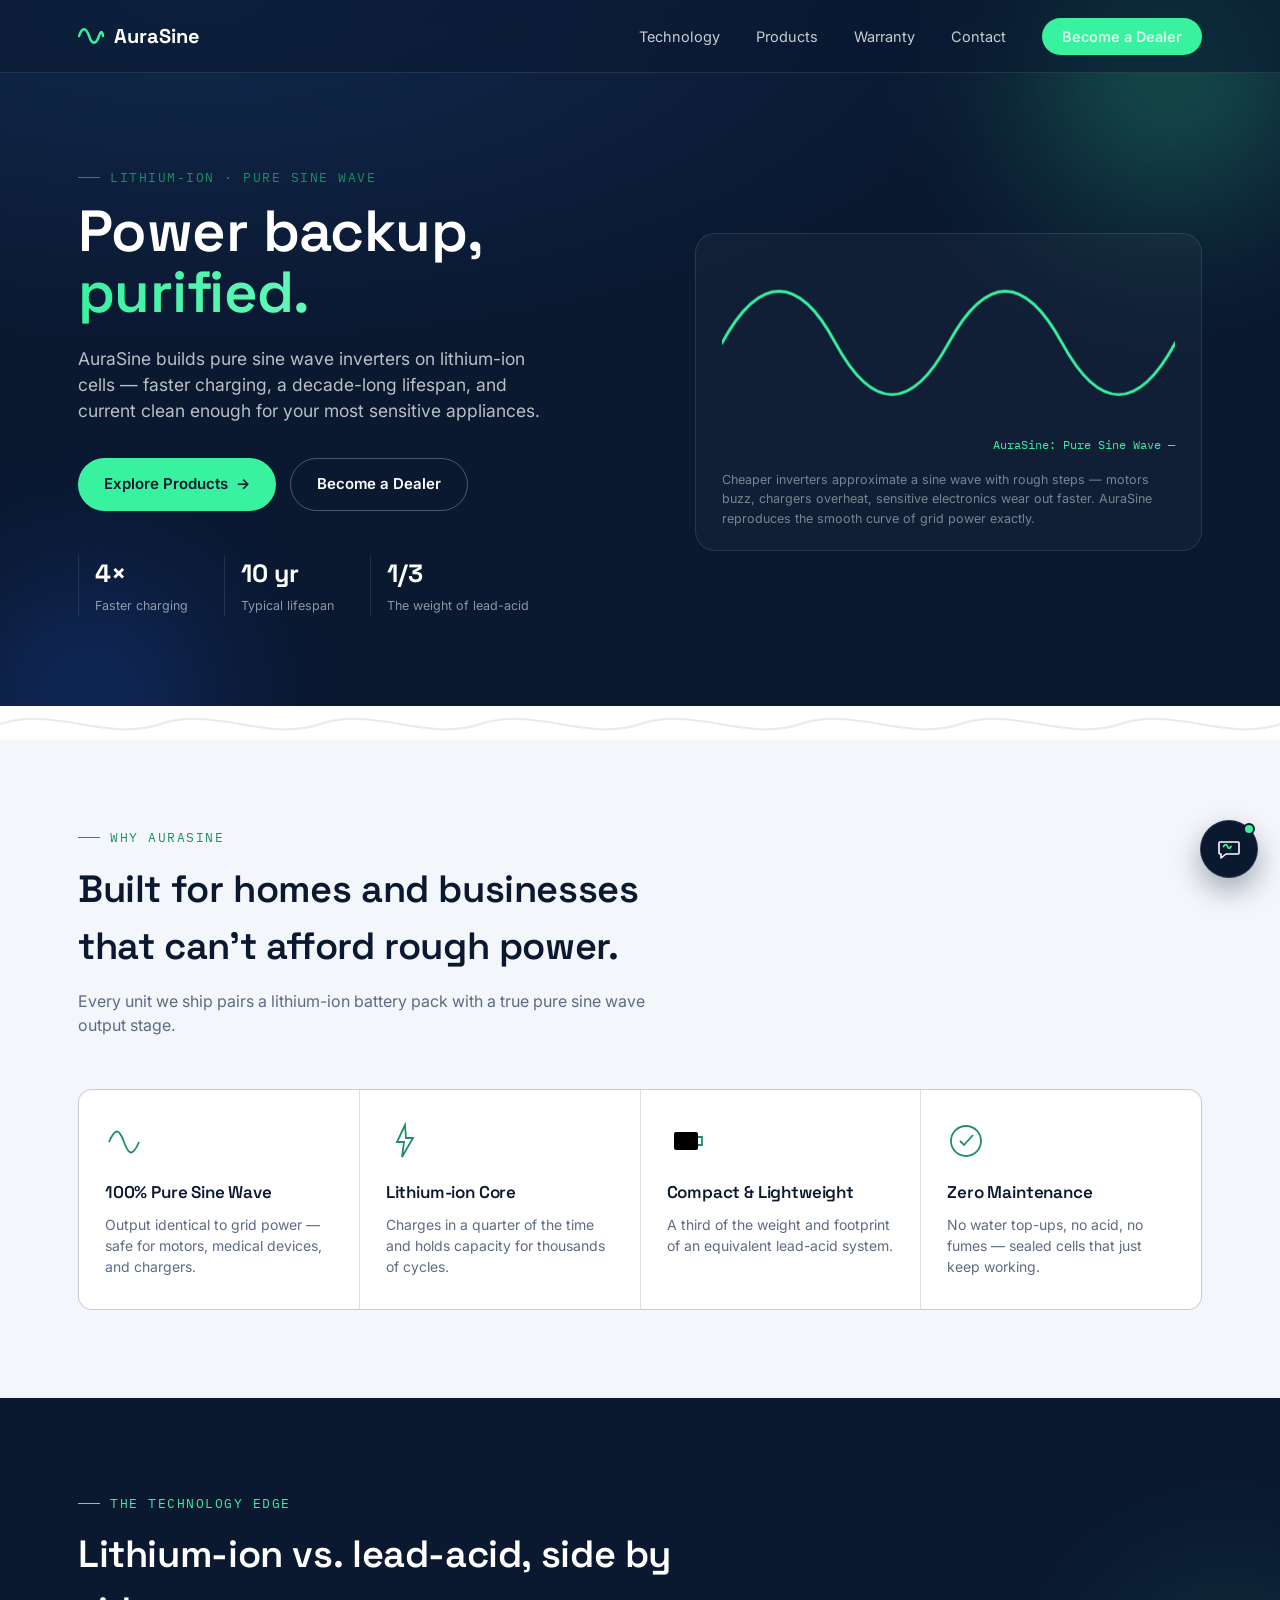
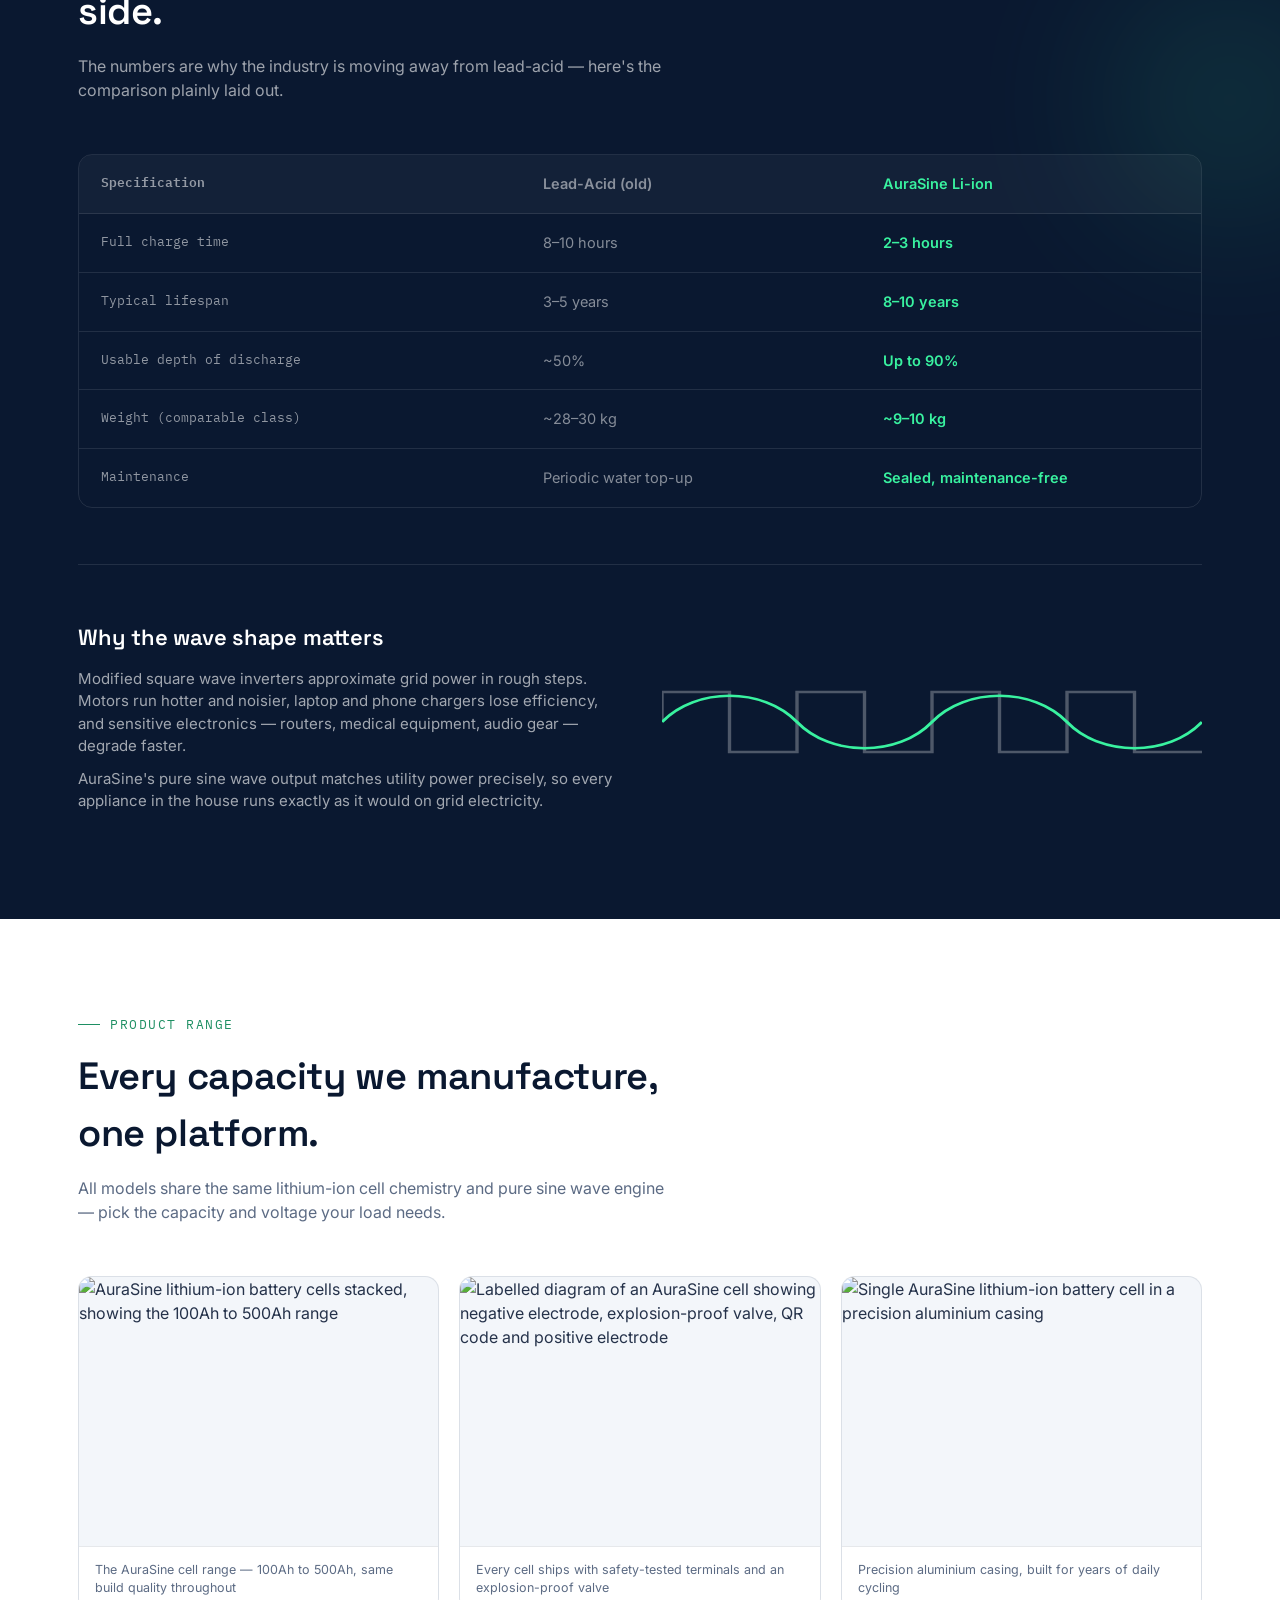
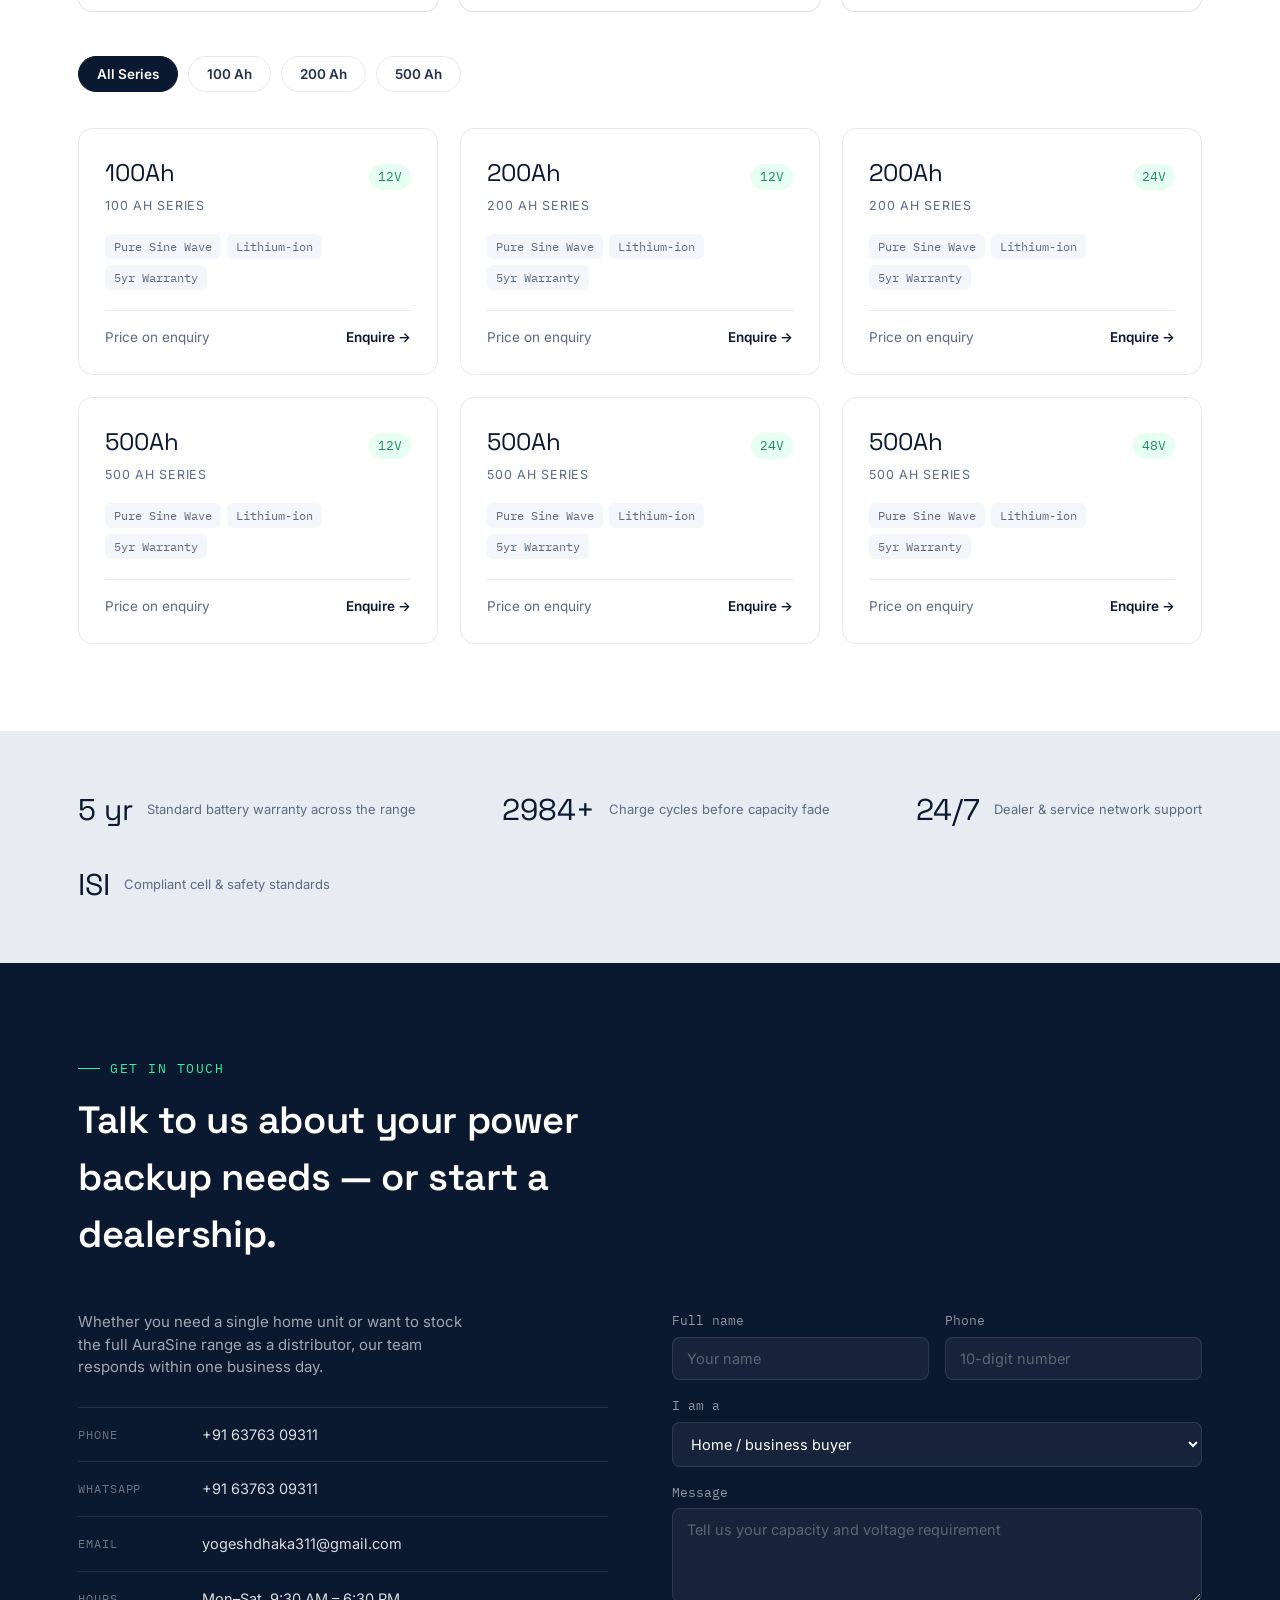
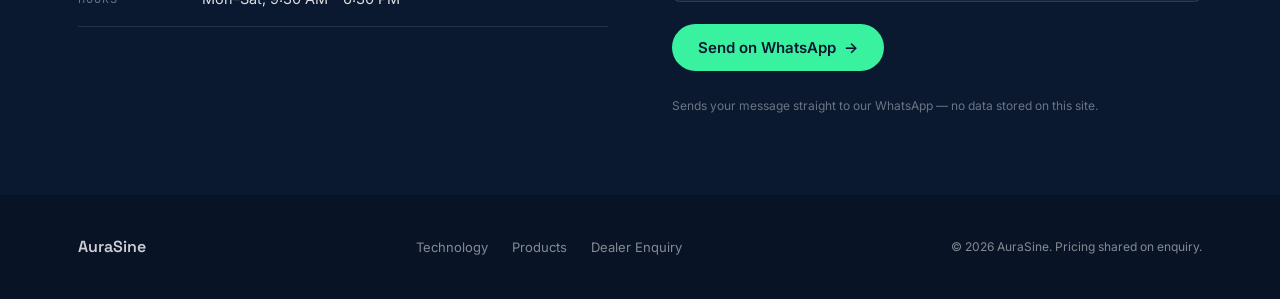
==== commit 63bb1da6: "Add files via upload" ====
--- a/index.html
+++ b/index.html
@@ -214,6 +214,22 @@
         <h2>Every capacity we manufacture, one platform.</h2>
         <p>All models share the same lithium-ion cell chemistry and pure sine wave engine — pick the capacity and voltage your load needs.</p>
       </div>
+
+      <div class="product-gallery">
+        <figure class="gallery-item reveal" style="--d:0s">
+          <img src="assets/battery-stack.webp" alt="AuraSine lithium-ion battery cells stacked, showing the 100Ah to 500Ah range" loading="lazy">
+          <figcaption>The AuraSine cell range — 100Ah to 500Ah, same build quality throughout</figcaption>
+        </figure>
+        <figure class="gallery-item reveal" style="--d:0.08s">
+          <img src="assets/battery-features.webp" alt="Labelled diagram of an AuraSine cell showing negative electrode, explosion-proof valve, QR code and positive electrode" loading="lazy">
+          <figcaption>Every cell ships with safety-tested terminals and an explosion-proof valve</figcaption>
+        </figure>
+        <figure class="gallery-item reveal" style="--d:0.16s">
+          <img src="assets/battery-single.webp" alt="Single AuraSine lithium-ion battery cell in a precision aluminium casing" loading="lazy">
+          <figcaption>Precision aluminium casing, built for years of daily cycling</figcaption>
+        </figure>
+      </div>
+
       <div class="filter-row reveal" id="filterRow">
         <button class="filter-btn active" data-filter="all">All Series</button>
         <button class="filter-btn" data-filter="100">100 Ah</button>
--- a/styles.css
+++ b/styles.css
@@ -313,6 +313,24 @@
 
 /* ================= PRODUCTS ================= */
 .products{padding:96px 0 88px;background:var(--white);}
+.product-gallery{
+  display:grid;grid-template-columns:repeat(3,1fr);gap:20px;
+  margin-bottom:44px;
+}
+.gallery-item{
+  border:1px solid var(--line-dark);border-radius:var(--radius);overflow:hidden;
+  background:var(--cloud);transition:transform .3s, box-shadow .3s;
+}
+.gallery-item:hover{transform:translateY(-4px);box-shadow:0 16px 34px rgba(15,35,64,0.12);}
+.gallery-item img{
+  width:100%;aspect-ratio:4/3;object-fit:cover;display:block;
+  transition:transform .5s ease;
+}
+.gallery-item:hover img{transform:scale(1.05);}
+.gallery-item figcaption{
+  padding:14px 16px;font-size:12.5px;color:var(--slate);line-height:1.45;
+  border-top:1px solid var(--line-dark);background:var(--white);
+}
 .filter-row{display:flex;gap:10px;flex-wrap:wrap;margin-bottom:36px;}
 .filter-btn{padding:9px 18px;border-radius:100px;font-size:13.5px;font-weight:600;border:1px solid var(--line-dark);color:var(--slate-dark);transition:.2s;}
 .filter-btn.active,.filter-btn:hover{background:var(--ink);color:var(--white);border-color:var(--ink);}
@@ -384,6 +402,7 @@
   .hero-grid{grid-template-columns:1fr;}
   .hero{padding-top:150px;}
   .benefit-grid{grid-template-columns:repeat(2,1fr);}
+  .product-gallery{grid-template-columns:repeat(2,1fr);}
   .product-grid{grid-template-columns:repeat(2,1fr);}
   .compare{grid-template-columns:1.1fr 1fr 1fr;}
   .sine-note{grid-template-columns:1fr;}
@@ -396,6 +415,7 @@
   .menu-toggle{display:flex;}
   .nav-cta{width:100%;text-align:center;}
   .benefit-grid{grid-template-columns:1fr;}
+  .product-gallery{grid-template-columns:1fr;}
   .product-grid{grid-template-columns:1fr;}
   .compare{grid-template-columns:1fr;}
   .compare .head:nth-child(2),.compare .head:nth-child(3){display:none;}
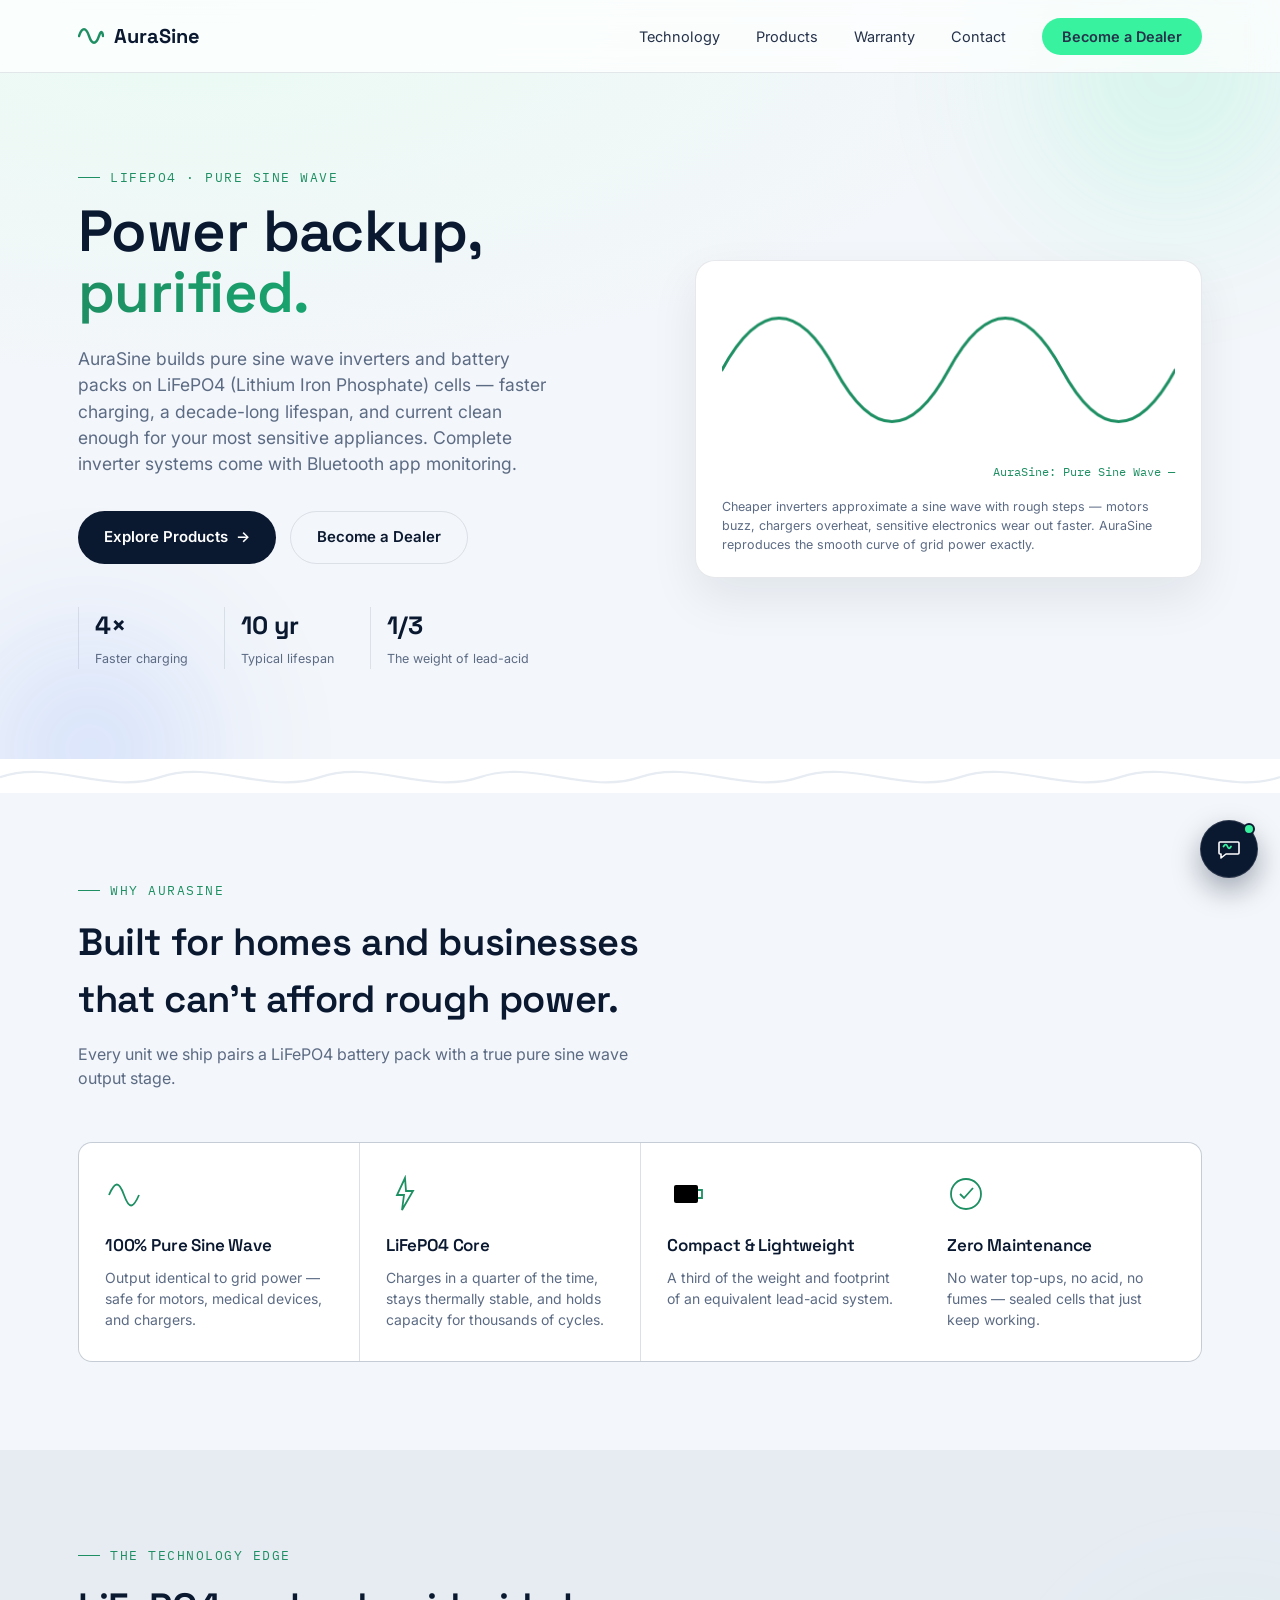
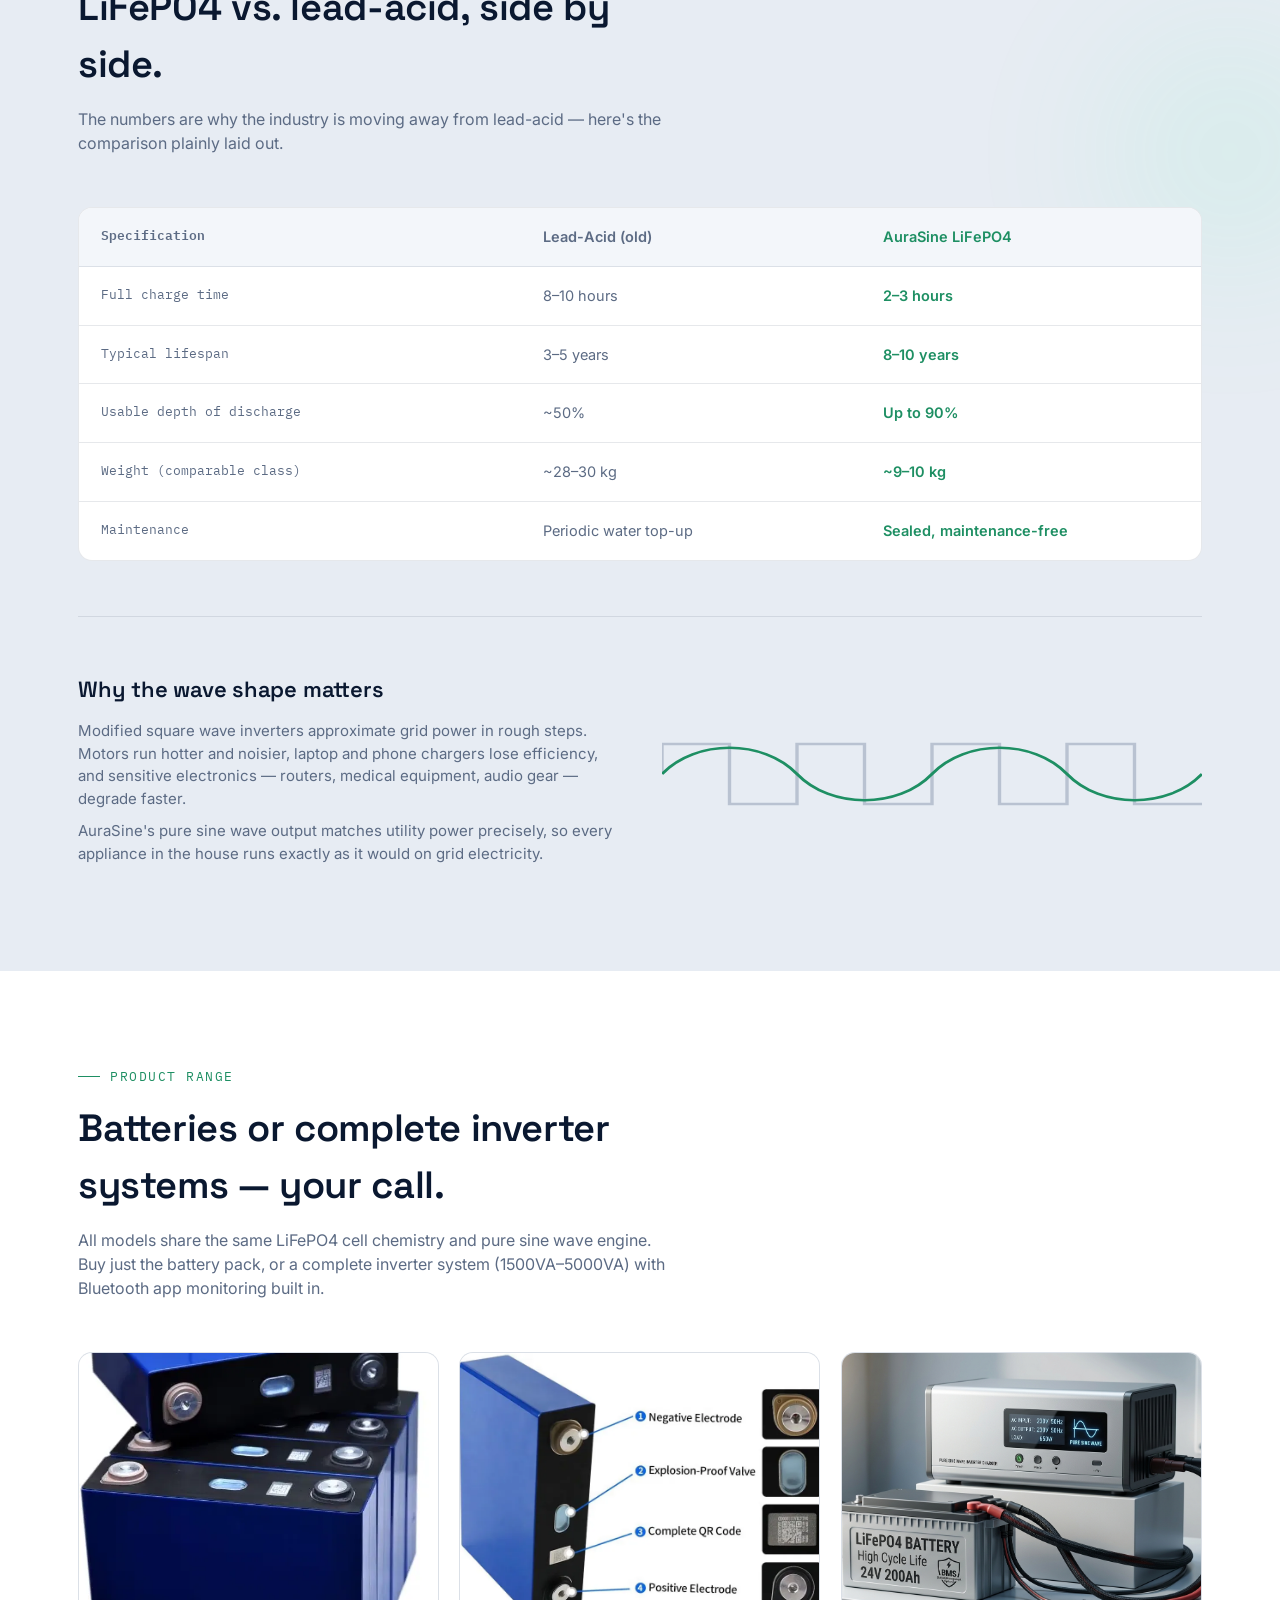
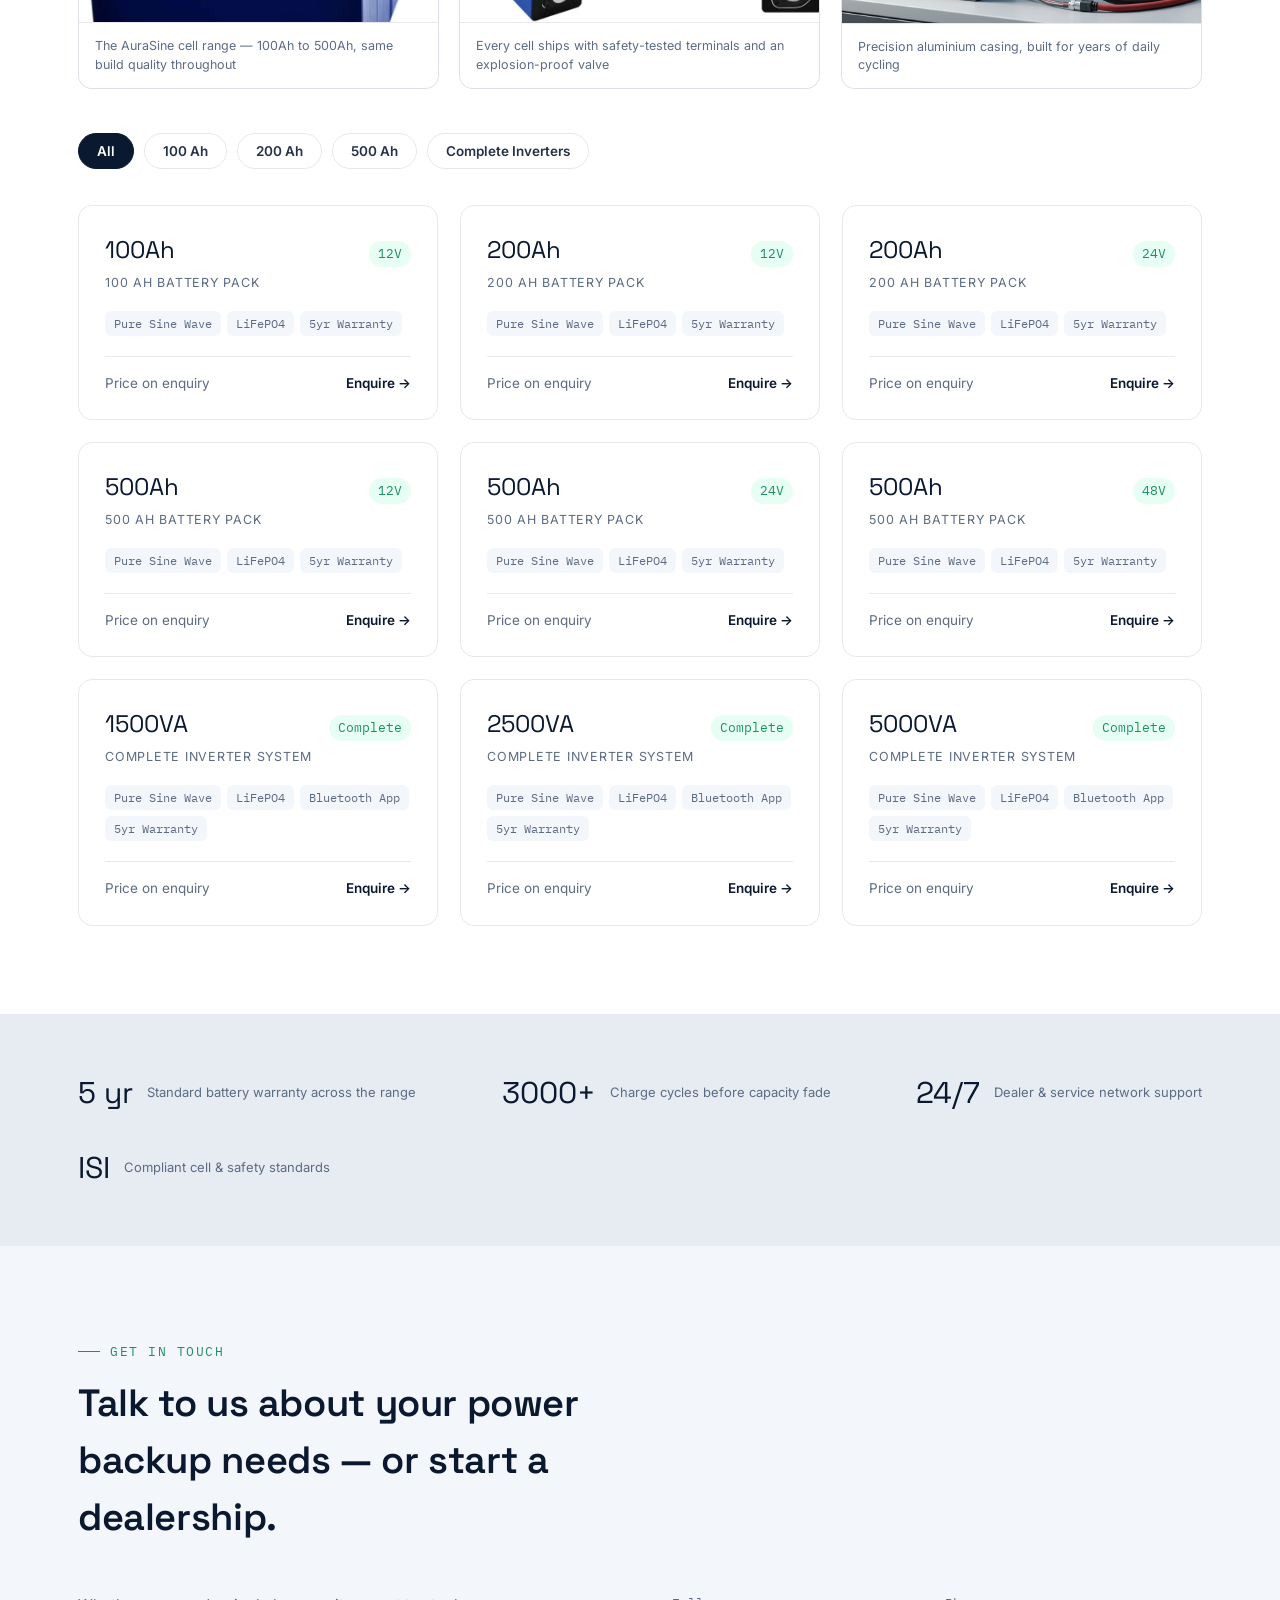
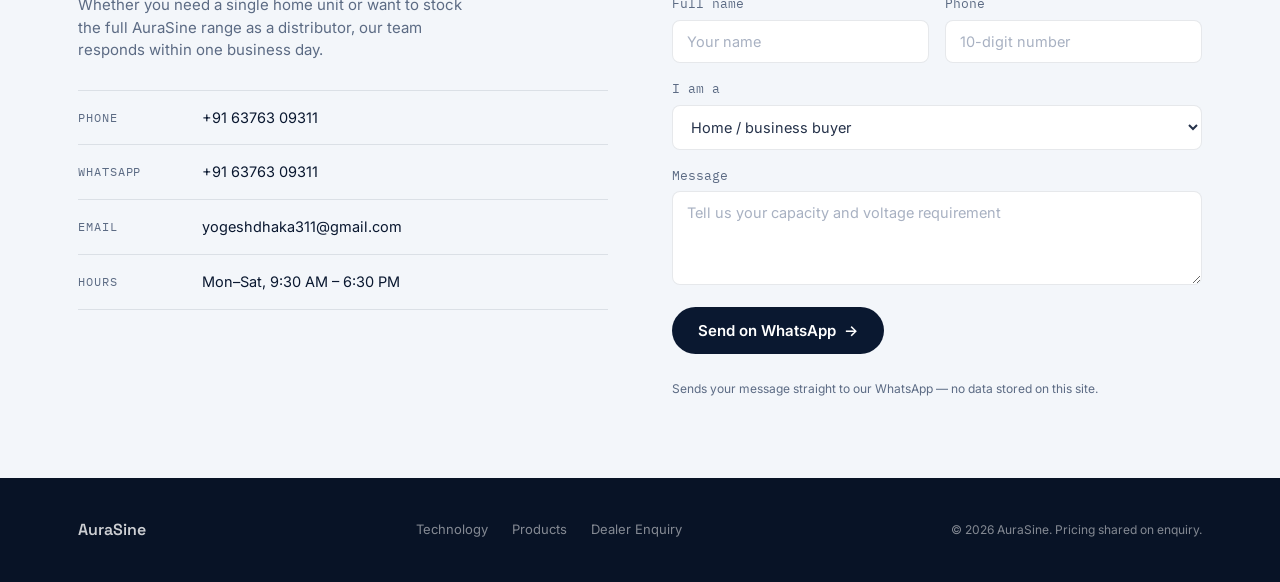
==== commit 00ab0afb: "Add files via upload" ====
--- a/index.html
+++ b/index.html
@@ -3,8 +3,8 @@
 <head>
 <meta charset="UTF-8">
 <meta name="viewport" content="width=device-width, initial-scale=1.0">
-<meta name="description" content="AuraSine — Lithium-ion Pure Sine Wave Inverters. Premium power backup for homes and businesses.">
-<title>AuraSine — Lithium-ion Pure Sine Wave Inverters</title>
+<meta name="description" content="AuraSine — LiFePO4 Pure Sine Wave Inverters &amp; Batteries. Premium power backup for homes and businesses.">
+<title>AuraSine — LiFePO4 Pure Sine Wave Inverters &amp; Batteries</title>
 <link rel="icon" type="image/svg+xml" href="favicon.svg">
 <link rel="preconnect" href="https://fonts.googleapis.com">
 <link href="https://fonts.googleapis.com/css2?family=Space+Grotesk:wght@400;500;600;700&family=Inter:wght@400;500;600;700&family=IBM+Plex+Mono:wght@400;500&display=swap" rel="stylesheet">
@@ -93,9 +93,9 @@
     </div>
     <div class="wrap hero-grid">
       <div>
-        <div class="eyebrow reveal">Lithium-ion &middot; Pure Sine Wave</div>
+        <div class="eyebrow reveal">LiFePO4 &middot; Pure Sine Wave</div>
         <h1 class="reveal" style="--d:0.05s">Power backup, <em>purified.</em></h1>
-        <p class="lead reveal" style="--d:0.1s">AuraSine builds pure sine wave inverters on lithium-ion cells — faster charging, a decade-long lifespan, and current clean enough for your most sensitive appliances.</p>
+        <p class="lead reveal" style="--d:0.1s">AuraSine builds pure sine wave inverters and battery packs on LiFePO4 (Lithium Iron Phosphate) cells — faster charging, a decade-long lifespan, and current clean enough for your most sensitive appliances. Complete inverter systems come with Bluetooth app monitoring.</p>
         <div class="btn-row reveal" style="--d:0.15s">
           <a href="#products" class="btn btn-primary"><span>Explore Products</span> →</a>
           <a href="#contact" class="btn btn-ghost">Become a Dealer</a>
@@ -130,7 +130,7 @@
       <div class="section-head reveal">
         <div class="eyebrow">Why AuraSine</div>
         <h2>Built for homes and businesses that can't afford rough power.</h2>
-        <p>Every unit we ship pairs a lithium-ion battery pack with a true pure sine wave output stage.</p>
+        <p>Every unit we ship pairs a LiFePO4 battery pack with a true pure sine wave output stage.</p>
       </div>
       <div class="benefit-grid">
         <div class="benefit-card reveal" style="--d:0s">
@@ -140,8 +140,8 @@
         </div>
         <div class="benefit-card reveal" style="--d:0.08s">
           <svg class="icon" viewBox="0 0 38 38"><path d="M19,3 L11,20 L18,20 L16,35 L27,16 L20,16 Z"/></svg>
-          <h3>Lithium-ion Core</h3>
-          <p>Charges in a quarter of the time and holds capacity for thousands of cycles.</p>
+          <h3>LiFePO4 Core</h3>
+          <p>Charges in a quarter of the time, stays thermally stable, and holds capacity for thousands of cycles.</p>
         </div>
         <div class="benefit-card reveal" style="--d:0.16s">
           <svg class="icon" viewBox="0 0 38 38"><rect x="7" y="10" width="24" height="18" rx="2"/><path d="M31,15 L35,15 L35,23 L31,23"/></svg>
@@ -163,13 +163,13 @@
     <div class="wrap">
       <div class="section-head reveal">
         <div class="eyebrow">The Technology Edge</div>
-        <h2>Lithium-ion vs. lead-acid, side by side.</h2>
+        <h2>LiFePO4 vs. lead-acid, side by side.</h2>
         <p>The numbers are why the industry is moving away from lead-acid — here's the comparison plainly laid out.</p>
       </div>
       <div class="compare reveal">
         <div class="head">Specification</div>
         <div class="head col-old">Lead-Acid (old)</div>
-        <div class="head col-new">AuraSine Li-ion</div>
+        <div class="head col-new">AuraSine LiFePO4</div>
 
         <div>Full charge time</div>
         <div class="col-old">8–10 hours</div>
@@ -211,13 +211,13 @@
     <div class="wrap">
       <div class="section-head reveal">
         <div class="eyebrow">Product Range</div>
-        <h2>Every capacity we manufacture, one platform.</h2>
-        <p>All models share the same lithium-ion cell chemistry and pure sine wave engine — pick the capacity and voltage your load needs.</p>
+        <h2>Batteries or complete inverter systems — your call.</h2>
+        <p>All models share the same LiFePO4 cell chemistry and pure sine wave engine. Buy just the battery pack, or a complete inverter system (1500VA–5000VA) with Bluetooth app monitoring built in.</p>
       </div>
 
       <div class="product-gallery">
         <figure class="gallery-item reveal" style="--d:0s">
-          <img src="assets/battery-stack.webp" alt="AuraSine lithium-ion battery cells stacked, showing the 100Ah to 500Ah range" loading="lazy">
+          <img src="assets/battery-stack.webp" alt="AuraSine LiFePO4 battery cells stacked, showing the 100Ah to 500Ah range" loading="lazy">
           <figcaption>The AuraSine cell range — 100Ah to 500Ah, same build quality throughout</figcaption>
         </figure>
         <figure class="gallery-item reveal" style="--d:0.08s">
@@ -225,16 +225,17 @@
           <figcaption>Every cell ships with safety-tested terminals and an explosion-proof valve</figcaption>
         </figure>
         <figure class="gallery-item reveal" style="--d:0.16s">
-          <img src="assets/battery-single.webp" alt="Single AuraSine lithium-ion battery cell in a precision aluminium casing" loading="lazy">
+          <img src="assets/battery-single.webp" alt="Single AuraSine LiFePO4 battery cell in a precision aluminium casing" loading="lazy">
           <figcaption>Precision aluminium casing, built for years of daily cycling</figcaption>
         </figure>
       </div>
 
       <div class="filter-row reveal" id="filterRow">
-        <button class="filter-btn active" data-filter="all">All Series</button>
+        <button class="filter-btn active" data-filter="all">All</button>
         <button class="filter-btn" data-filter="100">100 Ah</button>
         <button class="filter-btn" data-filter="200">200 Ah</button>
         <button class="filter-btn" data-filter="500">500 Ah</button>
+        <button class="filter-btn" data-filter="inverter">Complete Inverters</button>
       </div>
       <div class="product-grid" id="productGrid"></div>
     </div>
--- a/styles.css
+++ b/styles.css
@@ -26,7 +26,7 @@
 ul{list-style:none;}
 button{font-family:inherit;cursor:pointer;border:none;background:none;}
 .wrap{max-width:1180px;margin:0 auto;padding:0 28px;}
-section{position:relative;}
+section{position:relative;perspective:1200px;}
 h1,h2,h3,h4{font-family:var(--disp);font-weight:600;letter-spacing:-0.01em;color:var(--ink);}
 .eyebrow{
   font-family:var(--mono);font-size:12.5px;letter-spacing:0.12em;text-transform:uppercase;
@@ -39,26 +39,27 @@
   *{animation-duration:0.001ms !important;animation-iteration-count:1 !important;transition-duration:0.001ms !important;scroll-behavior:auto !important;}
 }
 
-/* ================= PRELOADER ================= */
+/* ================= PRELOADER — 2s animated intro ================= */
 .preloader{
   position:fixed;inset:0;z-index:1000;
-  background:radial-gradient(120% 90% at 15% 0%,#10294D 0%,var(--ink) 55%);
+  background:radial-gradient(120% 90% at 15% 0%,#EAFBF3 0%,var(--cloud) 55%);
   display:flex;flex-direction:column;align-items:center;justify-content:center;gap:18px;
   transition:opacity .6s ease, visibility .6s ease;
 }
 .preloader.hidden{opacity:0;visibility:hidden;pointer-events:none;}
 .preloader-mark{width:150px;height:auto;}
-.pl-square{stroke:rgba(255,255,255,0.25);stroke-width:3;fill:none;animation:plFade 2.2s ease-in-out infinite;}
+.pl-square{stroke:#C7CFDC;stroke-width:3;fill:none;animation:plFade 2.2s ease-in-out infinite;}
 .pl-sine{
-  stroke:var(--volt);stroke-width:3.5;fill:none;stroke-linecap:round;
+  stroke:var(--volt-dim);stroke-width:3.5;fill:none;stroke-linecap:round;
   stroke-dasharray:260;stroke-dashoffset:260;
-  animation:plDraw 2.2s ease-in-out infinite;
-}
-@keyframes plFade{0%,100%{opacity:1;}50%{opacity:.25;}}
+  animation:plDraw 2.2s ease-in-out infinite, plBlink 2.2s ease-in-out infinite;
+}
+@keyframes plFade{0%,100%{opacity:1;}50%{opacity:.2;}}
 @keyframes plDraw{0%{stroke-dashoffset:260;}45%,60%{stroke-dashoffset:0;}100%{stroke-dashoffset:-260;}}
-.preloader-label{font-family:var(--disp);color:var(--white);font-size:15px;letter-spacing:.06em;text-transform:uppercase;opacity:.8;}
-.preloader-bar{width:160px;height:2px;background:rgba(255,255,255,0.12);border-radius:2px;overflow:hidden;}
-.preloader-bar span{display:block;height:100%;width:40%;background:var(--volt);border-radius:2px;animation:plBar 1.1s ease-in-out infinite;}
+@keyframes plBlink{0%,40%{filter:drop-shadow(0 0 0 rgba(57,242,160,0));}55%{filter:drop-shadow(0 0 10px rgba(30,143,99,0.55));}70%,100%{filter:drop-shadow(0 0 0 rgba(57,242,160,0));}}
+.preloader-label{font-family:var(--disp);color:var(--ink);font-size:15px;letter-spacing:.06em;text-transform:uppercase;opacity:.85;}
+.preloader-bar{width:160px;height:2px;background:var(--line-dark);border-radius:2px;overflow:hidden;}
+.preloader-bar span{display:block;height:100%;width:40%;background:var(--volt-dim);border-radius:2px;animation:plBar 1.1s ease-in-out infinite;}
 @keyframes plBar{0%{transform:translateX(-100%);}100%{transform:translateX(350%);}}
 
 /* ================= AI SUPPORT CHAT WIDGET ================= */
@@ -130,13 +131,13 @@
 .chat-typing span:nth-child(3){animation-delay:.3s;}
 @keyframes typingBounce{0%,60%,100%{transform:translateY(0);opacity:.4;}30%{transform:translateY(-4px);opacity:1;}}
 
-.chat-input-row{display:flex;gap:8px;padding:12px;border-top:1px solid var(--line-dark);flex-shrink:0;background:var(--white);}
+.chat-input-row{display:flex;flex-wrap:nowrap;align-items:center;gap:8px;padding:12px;border-top:1px solid var(--line-dark);flex-shrink:0;background:var(--white);}
 .chat-input-row input{
-  flex:1;border:1px solid var(--line-dark);border-radius:100px;padding:10px 16px;font-size:13.5px;
+  flex:1 1 auto;min-width:0;border:1px solid var(--line-dark);border-radius:100px;padding:10px 16px;font-size:13.5px;
   font-family:var(--body);transition:border-color .2s;
 }
 .chat-input-row input:focus{outline:none;border-color:var(--volt-dim);}
-.chat-send{width:38px;height:38px;border-radius:50%;background:var(--ink);display:flex;align-items:center;justify-content:center;flex-shrink:0;transition:transform .2s, background .2s;}
+.chat-send{flex:0 0 38px;width:38px;height:38px;border-radius:50%;background:var(--ink);display:flex;align-items:center;justify-content:center;transition:transform .2s, background .2s;}
 .chat-send:hover{background:var(--volt-dim);transform:scale(1.05);}
 .chat-send svg{width:16px;height:16px;transform:translateX(-1px);}
 .chat-send path{fill:var(--volt);}
@@ -159,59 +160,62 @@
 /* ================= NAV ================= */
 header{
   position:fixed;top:0;left:0;right:0;z-index:100;
-  background:rgba(10,24,48,0.55);backdrop-filter:blur(14px);-webkit-backdrop-filter:blur(14px);
-  border-bottom:1px solid var(--line);
+  background:rgba(255,255,255,0.72);backdrop-filter:blur(14px);-webkit-backdrop-filter:blur(14px);
+  border-bottom:1px solid var(--line-dark);
   transition:background .3s ease, box-shadow .3s ease, height .3s ease;
 }
-header.scrolled{background:rgba(10,24,48,0.88);box-shadow:0 10px 30px rgba(0,0,0,0.25);}
+header.scrolled{background:rgba(255,255,255,0.92);box-shadow:0 10px 30px rgba(15,35,64,0.08);}
 nav{
   max-width:1180px;margin:0 auto;padding:0 28px;
   height:72px;display:flex;align-items:center;justify-content:space-between;
   transition:height .3s ease;
 }
 header.scrolled nav{height:62px;}
-.logo{display:flex;align-items:center;gap:10px;font-family:var(--disp);font-size:20px;font-weight:700;color:var(--white);}
+.logo{display:flex;align-items:center;gap:10px;font-family:var(--disp);font-size:20px;font-weight:700;color:var(--ink);}
 .logo .mark{width:26px;height:26px;flex-shrink:0;}
 .mark-path{
-  stroke:var(--volt);stroke-width:2.4;fill:none;stroke-linecap:round;
+  stroke:var(--volt-dim);stroke-width:2.4;fill:none;stroke-linecap:round;
   stroke-dasharray:60;stroke-dashoffset:0;
   animation:logoFlow 3s linear infinite, logoGlow 2.4s ease-in-out infinite;
 }
 @keyframes logoFlow{to{stroke-dashoffset:-120;}}
-@keyframes logoGlow{0%,100%{filter:drop-shadow(0 0 0 rgba(57,242,160,0));}50%{filter:drop-shadow(0 0 4px rgba(57,242,160,0.75));}}
+@keyframes logoGlow{0%,100%{filter:drop-shadow(0 0 0 rgba(30,143,99,0));}50%{filter:drop-shadow(0 0 4px rgba(30,143,99,0.65));}}
 .nav-links{display:flex;gap:36px;align-items:center;}
-.nav-links a{font-size:14.5px;color:rgba(255,255,255,0.78);transition:color .2s;position:relative;}
+.nav-links a{font-size:14.5px;color:var(--slate-dark);transition:color .2s;position:relative;}
 .nav-links a:not(.nav-cta)::after{
-  content:"";position:absolute;left:0;bottom:-5px;width:0;height:1px;background:var(--volt);
+  content:"";position:absolute;left:0;bottom:-5px;width:0;height:1px;background:var(--volt-dim);
   transition:width .25s ease;
 }
 .nav-links a:not(.nav-cta):hover::after{width:100%;}
-.nav-links a:hover{color:var(--white);}
+.nav-links a:hover{color:var(--ink);}
 .nav-cta{background:var(--volt);color:var(--ink);padding:10px 20px;border-radius:100px;font-size:14px;font-weight:600;transition:transform .2s, box-shadow .2s;}
-.nav-cta:hover{transform:translateY(-1px);box-shadow:0 8px 22px rgba(57,242,160,0.28);}
+.nav-cta:hover{transform:translateY(-1px);box-shadow:0 8px 22px rgba(57,242,160,0.35);}
 .menu-toggle{display:none;flex-direction:column;gap:5px;width:26px;}
-.menu-toggle span{height:2px;background:var(--white);border-radius:2px;transition:.25s;}
+.menu-toggle span{height:2px;background:var(--ink);border-radius:2px;transition:.25s;}
 .menu-toggle.open span:nth-child(1){transform:translateY(7px) rotate(45deg);}
 .menu-toggle.open span:nth-child(2){opacity:0;}
 .menu-toggle.open span:nth-child(3){transform:translateY(-7px) rotate(-45deg);}
 
-/* ================= SCROLL REVEAL ================= */
+/* ================= SCROLL REVEAL (slow, slightly 3D) ================= */
 .reveal{
-  opacity:0;transform:translateY(28px);
-  transition:opacity .7s cubic-bezier(.2,.7,.3,1) var(--d,0s), transform .7s cubic-bezier(.2,.7,.3,1) var(--d,0s);
-}
-.reveal.in-view{opacity:1;transform:translateY(0);}
+  opacity:0;
+  transform:translateY(36px) rotateX(7deg) scale(.98);
+  transform-origin:bottom center;
+  transition:opacity .95s cubic-bezier(.16,.8,.24,1) var(--d,0s), transform .95s cubic-bezier(.16,.8,.24,1) var(--d,0s);
+  will-change:transform, opacity;
+}
+.reveal.in-view{opacity:1;transform:translateY(0) rotateX(0) scale(1);}
 
 /* ================= HERO ================= */
 .hero{
-  background:radial-gradient(120% 90% at 15% 0%,#10294D 0%,var(--ink) 55%);
-  color:var(--white);padding:168px 0 90px;overflow:hidden;
+  background:radial-gradient(120% 90% at 15% 0%,#EAFBF3 0%,var(--cloud) 55%);
+  color:var(--slate-dark);padding:168px 0 90px;overflow:hidden;
 }
 .hero-bg{position:absolute;inset:0;overflow:hidden;pointer-events:none;z-index:0;}
-.blob{position:absolute;border-radius:50%;filter:blur(70px);opacity:.35;}
+.blob{position:absolute;border-radius:50%;filter:blur(70px);opacity:.22;}
 .blob-1{width:420px;height:420px;background:radial-gradient(circle,var(--volt),transparent 70%);top:-140px;right:-100px;animation:drift1 16s ease-in-out infinite;}
 .blob-2{width:340px;height:340px;background:radial-gradient(circle,#2A6BFF,transparent 70%);bottom:-160px;left:-80px;animation:drift2 20s ease-in-out infinite;}
-.blob-3{width:380px;height:380px;background:radial-gradient(circle,var(--volt),transparent 70%);top:10%;right:-140px;opacity:.15;animation:drift1 22s ease-in-out infinite;}
+.blob-3{width:380px;height:380px;background:radial-gradient(circle,var(--volt),transparent 70%);top:10%;right:-140px;opacity:.12;animation:drift1 22s ease-in-out infinite;}
 @keyframes drift1{0%,100%{transform:translate(0,0) scale(1);}50%{transform:translate(-40px,30px) scale(1.1);}}
 @keyframes drift2{0%,100%{transform:translate(0,0) scale(1);}50%{transform:translate(30px,-20px) scale(1.08);}}
 .particles{position:absolute;inset:0;}
@@ -227,34 +231,34 @@
   100%{transform:translateY(-620px) translateX(var(--drift,20px));opacity:0;}
 }
 .hero-grid{display:grid;grid-template-columns:1.05fr 0.95fr;gap:56px;align-items:center;position:relative;z-index:1;}
-.hero h1{font-size:clamp(38px,5vw,58px);line-height:1.06;color:var(--white);margin-bottom:22px;}
-.hero h1 em{font-style:normal;background:linear-gradient(92deg,var(--volt),#8CFFD4);-webkit-background-clip:text;background-clip:text;color:transparent;background-size:200% auto;animation:shine 4s linear infinite;}
+.hero h1{font-size:clamp(38px,5vw,58px);line-height:1.06;color:var(--ink);margin-bottom:22px;}
+.hero h1 em{font-style:normal;background:linear-gradient(92deg,var(--volt-dim),#12B87A);-webkit-background-clip:text;background-clip:text;color:transparent;background-size:200% auto;animation:shine 4s linear infinite;}
 @keyframes shine{to{background-position:200% center;}}
-.hero p.lead{font-size:17.5px;color:rgba(255,255,255,0.72);max-width:480px;margin-bottom:34px;}
+.hero p.lead{font-size:17.5px;color:var(--slate);max-width:480px;margin-bottom:34px;}
 .btn-row{display:flex;gap:14px;flex-wrap:wrap;margin-bottom:44px;}
 .btn{padding:14px 26px;border-radius:100px;font-size:15px;font-weight:600;display:inline-flex;align-items:center;gap:8px;transition:transform .2s, box-shadow .2s, background .2s, color .2s;position:relative;overflow:hidden;}
-.btn-primary{background:var(--volt);color:var(--ink);}
-.btn-primary:hover{transform:translateY(-2px);box-shadow:0 10px 26px rgba(57,242,160,0.3);}
+.btn-primary{background:var(--ink);color:var(--white);}
+.btn-primary:hover{transform:translateY(-2px);box-shadow:0 10px 26px rgba(10,24,48,0.28);}
 .btn-primary span{position:relative;}
 .btn-primary::before{
   content:"";position:absolute;top:0;left:-60%;width:40%;height:100%;
-  background:linear-gradient(120deg,transparent,rgba(255,255,255,0.55),transparent);
+  background:linear-gradient(120deg,transparent,rgba(255,255,255,0.25),transparent);
   transform:skewX(-20deg);transition:left .6s ease;
 }
 .btn-primary:hover::before{left:130%;}
-.btn-ghost{border:1px solid rgba(255,255,255,0.28);color:var(--white);}
-.btn-ghost:hover{background:rgba(255,255,255,0.08);}
+.btn-ghost{border:1px solid var(--line-dark);color:var(--ink);}
+.btn-ghost:hover{background:rgba(15,35,64,0.05);}
 .hero-stats{display:flex;gap:36px;}
-.hero-stats div{border-left:1px solid var(--line);padding-left:16px;}
-.hero-stats strong{display:block;font-family:var(--disp);font-size:25px;color:var(--white);}
-.hero-stats span{font-size:12.5px;color:rgba(255,255,255,0.55);}
+.hero-stats div{border-left:1px solid var(--line-dark);padding-left:16px;}
+.hero-stats strong{display:block;font-family:var(--disp);font-size:25px;color:var(--ink);}
+.hero-stats span{font-size:12.5px;color:var(--slate);}
 
 /* wave visual */
-.wave-box{position:relative;background:rgba(255,255,255,0.03);border:1px solid var(--line);border-radius:20px;padding:30px 26px 22px;z-index:1;}
+.wave-box{position:relative;background:var(--white);border:1px solid var(--line-dark);border-radius:20px;padding:30px 26px 22px;z-index:1;box-shadow:0 20px 48px rgba(15,35,64,0.08);}
 .wave-box svg{width:100%;height:auto;}
-.wave-square{stroke:#5C6B84;stroke-width:2.5;fill:none;animation:glitchOut 1s ease forwards 1.4s;}
+.wave-square{stroke:#9AA6BB;stroke-width:2.5;fill:none;animation:glitchOut 1s ease forwards 1.4s;}
 .wave-sine{
-  stroke:var(--volt);stroke-width:3;fill:none;stroke-linecap:round;
+  stroke:var(--volt-dim);stroke-width:3;fill:none;stroke-linecap:round;
   stroke-dasharray:1500;stroke-dashoffset:1500;opacity:0;
   animation:drawIn 1.6s cubic-bezier(.4,0,.2,1) forwards 1.55s, fadeIn .05s forwards 1.55s, idleFlow 3s linear infinite 3.2s;
 }
@@ -263,10 +267,10 @@
 @keyframes fadeIn{to{opacity:1;}}
 @keyframes idleFlow{0%{stroke-dashoffset:0;}100%{stroke-dashoffset:-30;}}
 .wave-labels{display:flex;justify-content:space-between;margin-top:14px;font-family:var(--mono);font-size:12px;}
-.wl-old{color:rgba(255,255,255,0.32);animation:fadeOutSlow 1s ease forwards 1.3s;}
-.wl-new{color:var(--volt);opacity:0;animation:fadeIn .6s ease forwards 2.9s;}
+.wl-old{color:var(--slate);animation:fadeOutSlow 1s ease forwards 1.3s;}
+.wl-new{color:var(--volt-dim);opacity:0;animation:fadeIn .6s ease forwards 2.9s;}
 @keyframes fadeOutSlow{to{opacity:0;}}
-.wave-caption{font-size:12.5px;color:rgba(255,255,255,0.45);margin-top:16px;line-height:1.55;}
+.wave-caption{font-size:12.5px;color:var(--slate);margin-top:16px;line-height:1.55;}
 
 .divider{height:34px;width:100%;overflow:hidden;line-height:0;}
 
@@ -285,29 +289,26 @@
 .benefit-card p{font-size:14px;color:var(--slate);}
 
 /* ================= TECHNOLOGY ================= */
-.tech{background:var(--ink);color:var(--white);padding:96px 0;overflow:hidden;}
+.tech{background:var(--cloud-2);color:var(--slate-dark);padding:96px 0;overflow:hidden;}
 .tech-bg{position:absolute;inset:0;overflow:hidden;pointer-events:none;}
-.tech .section-head h2,.tech .eyebrow{color:var(--white);}
-.tech .section-head p{color:rgba(255,255,255,0.6);}
-.tech .eyebrow{color:var(--volt);}
-.tech .eyebrow::before{background:var(--volt);}
-.compare{display:grid;grid-template-columns:1.3fr 1fr 1fr;border:1px solid var(--line);border-radius:var(--radius);overflow:hidden;position:relative;z-index:1;}
-.compare>div{padding:18px 22px;border-bottom:1px solid var(--line);font-size:14.5px;}
-.compare>div:nth-child(3n+1){font-family:var(--mono);font-size:13px;color:rgba(255,255,255,0.55);}
-.compare .head{background:rgba(255,255,255,0.04);font-family:var(--body);font-weight:600;color:rgba(255,255,255,0.85);border-bottom:1px solid var(--line);}
-.compare .col-new{color:var(--volt);font-weight:600;}
-.compare .col-old{color:rgba(255,255,255,0.5);}
+.tech .section-head p{color:var(--slate);}
+.compare{display:grid;grid-template-columns:1.3fr 1fr 1fr;border:1px solid var(--line-dark);border-radius:var(--radius);overflow:hidden;position:relative;z-index:1;background:var(--white);}
+.compare>div{padding:18px 22px;border-bottom:1px solid var(--line-dark);font-size:14.5px;}
+.compare>div:nth-child(3n+1){font-family:var(--mono);font-size:13px;color:var(--slate);}
+.compare .head{background:var(--cloud);font-family:var(--body);font-weight:600;color:var(--ink);border-bottom:1px solid var(--line-dark);}
+.compare .col-new{color:var(--volt-dim);font-weight:600;}
+.compare .col-old{color:var(--slate);}
 .compare>div:last-child,.compare>div:nth-last-child(2),.compare>div:nth-last-child(3){border-bottom:none;}
 .compare>div{transition:background .2s;}
-.compare>div:hover{background:rgba(255,255,255,0.03);}
-
-.sine-note{margin-top:56px;display:grid;grid-template-columns:1fr 1fr;gap:44px;align-items:center;border-top:1px solid var(--line);padding-top:56px;position:relative;z-index:1;}
-.sine-note h3{color:var(--white);font-size:22px;margin-bottom:14px;}
-.sine-note p{color:rgba(255,255,255,0.62);font-size:15px;margin-bottom:10px;}
+.compare>div:hover{background:var(--cloud);}
+
+.sine-note{margin-top:56px;display:grid;grid-template-columns:1fr 1fr;gap:44px;align-items:center;border-top:1px solid var(--line-dark);padding-top:56px;position:relative;z-index:1;}
+.sine-note h3{color:var(--ink);font-size:22px;margin-bottom:14px;}
+.sine-note p{color:var(--slate);font-size:15px;margin-bottom:10px;}
 .mini-wave{width:100%;height:90px;}
 .mini-wave path{fill:none;stroke-width:2.5;}
-.mini-wave .bad{stroke:rgba(255,255,255,0.28);animation:badJitter 2.6s ease-in-out infinite;}
-.mini-wave .good{stroke:var(--volt);stroke-dasharray:900;stroke-dashoffset:0;animation:goodFlow 4s linear infinite;}
+.mini-wave .bad{stroke:#B9C2D1;animation:badJitter 2.6s ease-in-out infinite;}
+.mini-wave .good{stroke:var(--volt-dim);stroke-dasharray:900;stroke-dashoffset:0;animation:goodFlow 4s linear infinite;}
 @keyframes badJitter{0%,100%{transform:translateX(0);}50%{transform:translateX(3px);}}
 @keyframes goodFlow{0%{stroke-dashoffset:0;}100%{stroke-dashoffset:-900;}}
 
@@ -362,31 +363,28 @@
 .warranty-item .lbl{font-size:13px;color:var(--slate);line-height:1.35;}
 
 /* ================= CONTACT ================= */
-.contact{background:var(--ink);color:var(--white);padding:96px 0 80px;overflow:hidden;}
-.contact .eyebrow{color:var(--volt);}
-.contact .eyebrow::before{background:var(--volt);}
-.contact h2{color:var(--white);font-size:clamp(28px,3.4vw,38px);margin-bottom:16px;max-width:520px;}
+.contact{background:var(--cloud);color:var(--slate-dark);padding:96px 0 80px;overflow:hidden;}
+.contact h2{color:var(--ink);font-size:clamp(28px,3.4vw,38px);margin-bottom:16px;max-width:520px;}
 .contact-grid{display:grid;grid-template-columns:1fr 1fr;gap:64px;margin-top:48px;}
-.contact-info p{color:rgba(255,255,255,0.62);margin-bottom:28px;font-size:15px;max-width:400px;}
-.info-row{display:flex;gap:14px;padding:16px 0;border-top:1px solid var(--line);}
-.info-row:last-child{border-bottom:1px solid var(--line);}
-.info-row .lbl{font-family:var(--mono);font-size:11.5px;color:rgba(255,255,255,0.4);text-transform:uppercase;letter-spacing:.08em;width:110px;flex-shrink:0;padding-top:2px;}
-.info-row .val{font-size:14.5px;color:rgba(255,255,255,0.85);}
+.contact-info p{color:var(--slate);margin-bottom:28px;font-size:15px;max-width:400px;}
+.info-row{display:flex;gap:14px;padding:16px 0;border-top:1px solid var(--line-dark);}
+.info-row:last-child{border-bottom:1px solid var(--line-dark);}
+.info-row .lbl{font-family:var(--mono);font-size:11.5px;color:var(--slate);text-transform:uppercase;letter-spacing:.08em;width:110px;flex-shrink:0;padding-top:2px;}
+.info-row .val{font-size:14.5px;color:var(--ink);}
 .info-row .val a{transition:color .2s;}
-.info-row .val a:hover{color:var(--volt);}
+.info-row .val a:hover{color:var(--volt-dim);}
 form{display:flex;flex-direction:column;gap:16px;}
 .field{display:flex;flex-direction:column;gap:7px;}
-.field label{font-size:12.5px;color:rgba(255,255,255,0.55);font-family:var(--mono);}
+.field label{font-size:12.5px;color:var(--slate);font-family:var(--mono);}
 .field input,.field select,.field textarea{
-  background:rgba(255,255,255,0.05);border:1px solid var(--line);border-radius:8px;color:var(--white);
-  padding:12px 14px;font-size:14.5px;font-family:var(--body);transition:border-color .2s, background .2s;
-}
-.field select option{background:var(--ink-2);}
-.field input::placeholder,.field textarea::placeholder{color:rgba(255,255,255,0.3);}
-.field input:focus,.field select:focus,.field textarea:focus{border-color:var(--volt);outline:none;background:rgba(255,255,255,0.08);}
+  background:var(--white);border:1px solid var(--line-dark);border-radius:8px;color:var(--slate-dark);
+  padding:12px 14px;font-size:14.5px;font-family:var(--body);transition:border-color .2s, box-shadow .2s;
+}
+.field input::placeholder,.field textarea::placeholder{color:#A8B1C2;}
+.field input:focus,.field select:focus,.field textarea:focus{border-color:var(--volt-dim);outline:none;box-shadow:0 0 0 3px rgba(30,143,99,0.12);}
 .row-2{display:grid;grid-template-columns:1fr 1fr;gap:16px;}
 form .btn-primary{align-self:flex-start;margin-top:6px;}
-.form-note{font-size:12px;color:rgba(255,255,255,0.4);margin-top:10px;}
+.form-note{font-size:12px;color:var(--slate);margin-top:10px;}
 
 /* ================= FOOTER ================= */
 footer{background:#081326;color:rgba(255,255,255,0.5);padding:40px 0;}
@@ -410,7 +408,7 @@
   .warranty .wrap{justify-content:flex-start;}
 }
 @media (max-width:640px){
-  .nav-links{position:fixed;top:72px;left:0;right:0;background:var(--ink);flex-direction:column;padding:20px 28px 28px;gap:20px;border-bottom:1px solid var(--line);transform:translateY(-130%);opacity:0;transition:.25s;}
+  .nav-links{position:fixed;top:72px;left:0;right:0;background:var(--white);flex-direction:column;padding:20px 28px 28px;gap:20px;border-bottom:1px solid var(--line-dark);box-shadow:0 16px 30px rgba(15,35,64,0.08);transform:translateY(-130%);opacity:0;transition:.25s;}
   .nav-links.open{transform:translateY(0);opacity:1;}
   .menu-toggle{display:flex;}
   .nav-cta{width:100%;text-align:center;}
@@ -419,10 +417,9 @@
   .product-grid{grid-template-columns:1fr;}
   .compare{grid-template-columns:1fr;}
   .compare .head:nth-child(2),.compare .head:nth-child(3){display:none;}
-  .compare>div:nth-child(3n+2)::before{content:"Lead-Acid: ";font-family:var(--body);color:rgba(255,255,255,0.4);}
-  .compare>div:nth-child(3n)::before{content:"AuraSine Li-ion: ";font-family:var(--body);color:var(--volt);}
+  .compare>div:nth-child(3n+2)::before{content:"Lead-Acid: ";font-family:var(--body);color:var(--slate);}
+  .compare>div:nth-child(3n)::before{content:"AuraSine LiFePO4: ";font-family:var(--body);color:var(--volt-dim);}
   .row-2{grid-template-columns:1fr;}
   .hero-stats{gap:20px;flex-wrap:wrap;}
   footer .wrap{flex-direction:column;text-align:center;}
-  .wa-float{right:14px;bottom:14px;width:50px;height:50px;}
-}
+}
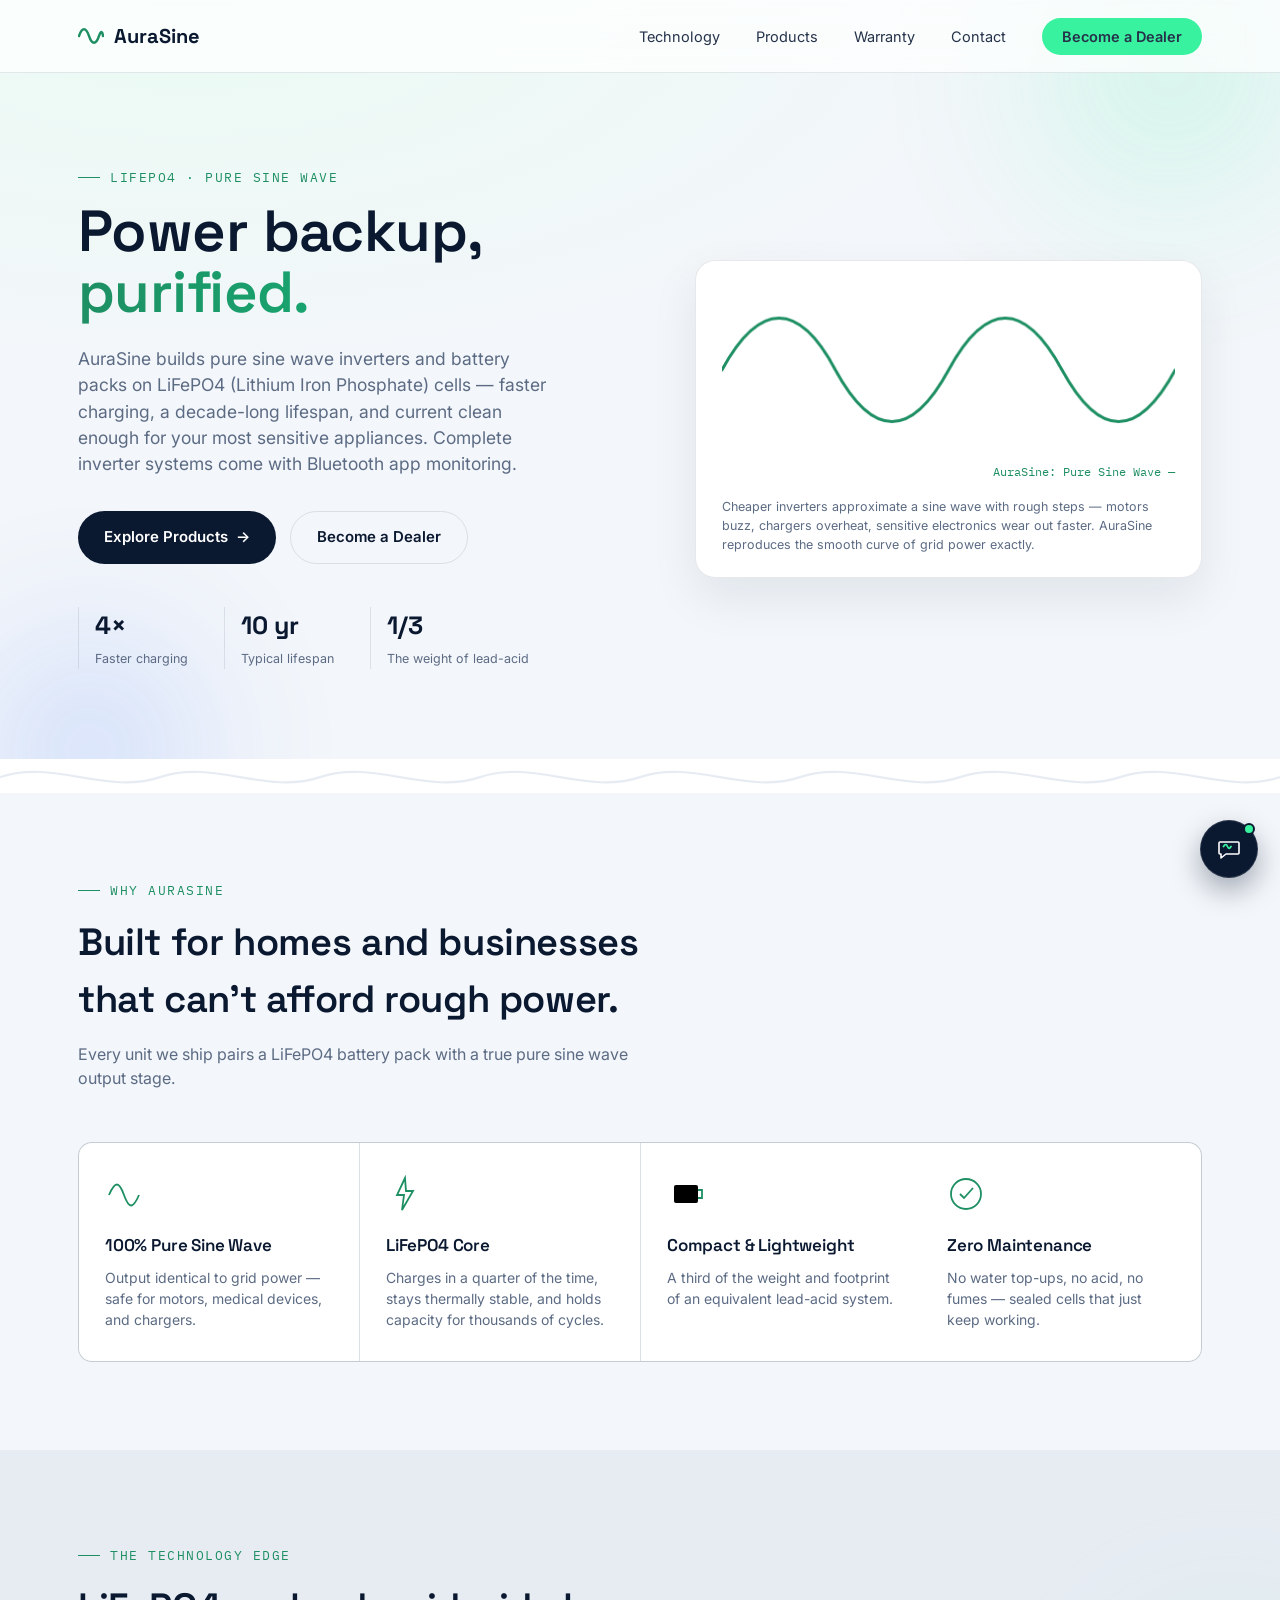
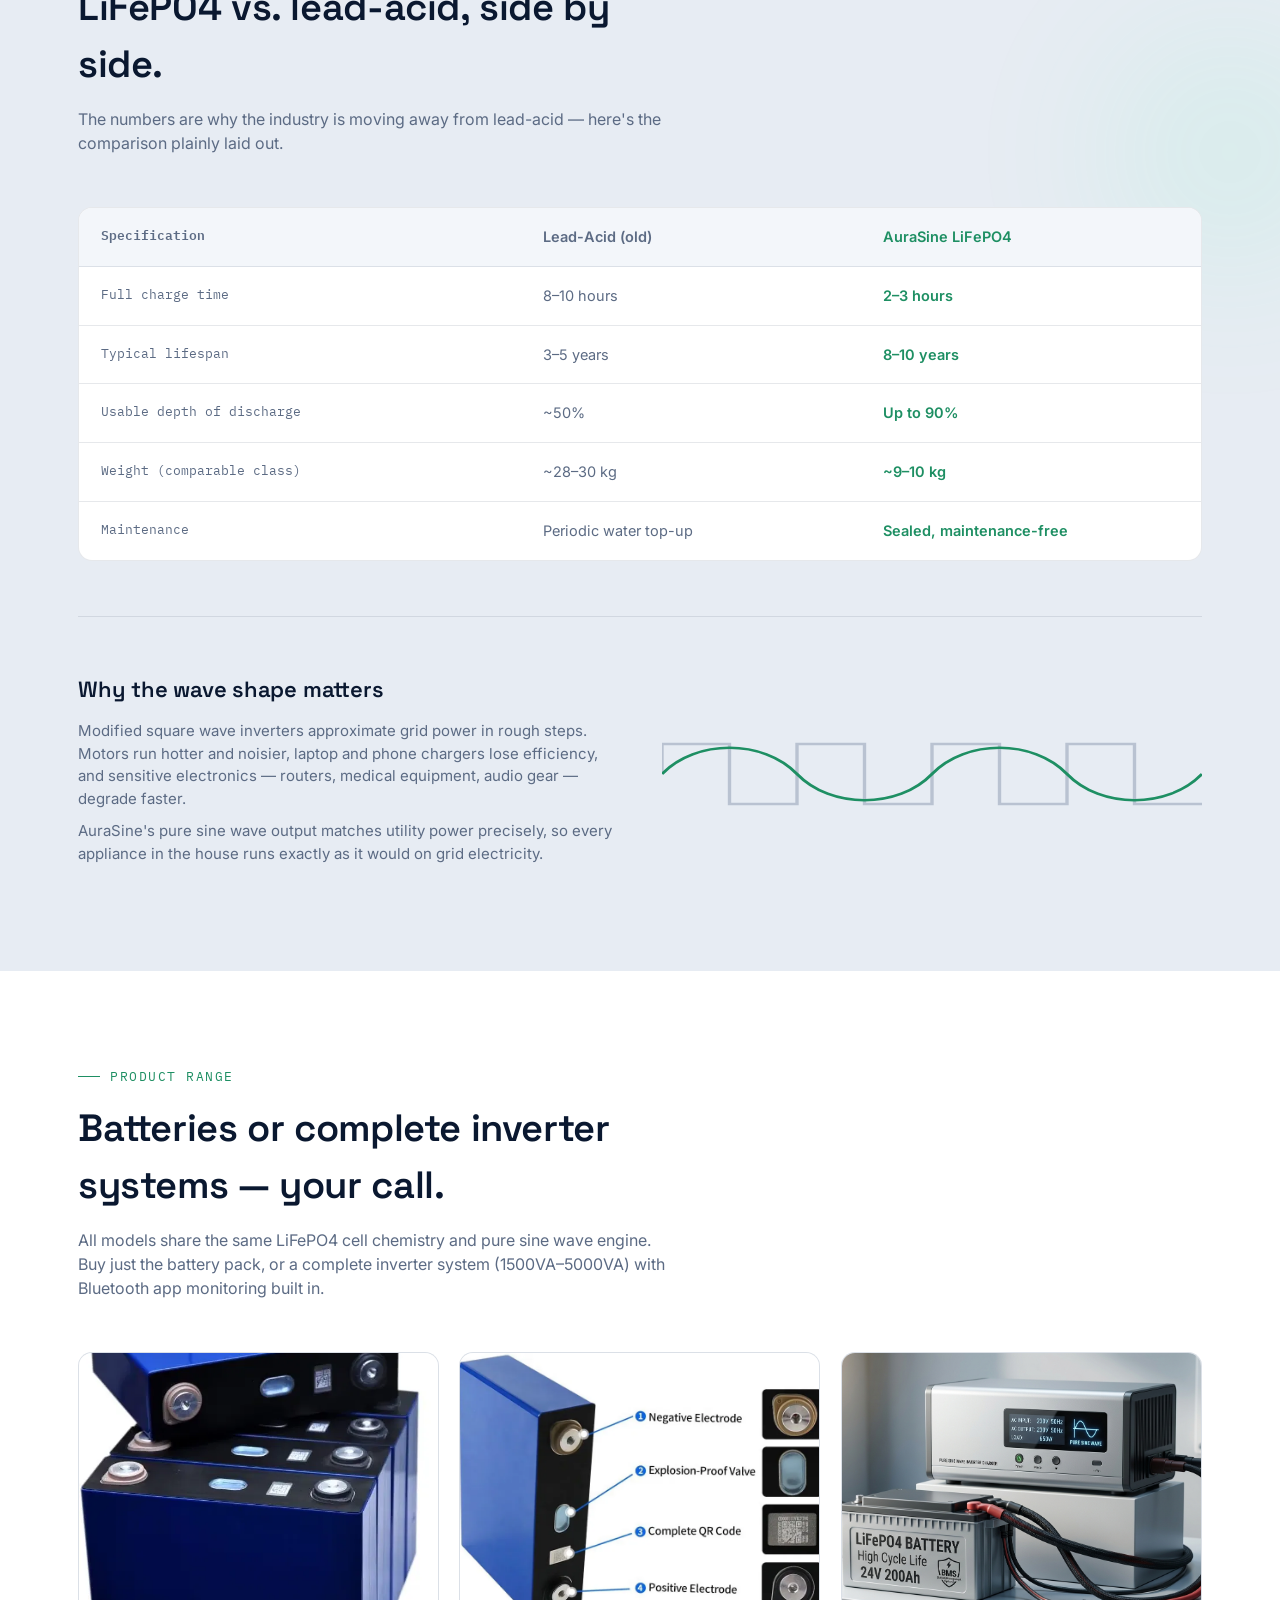
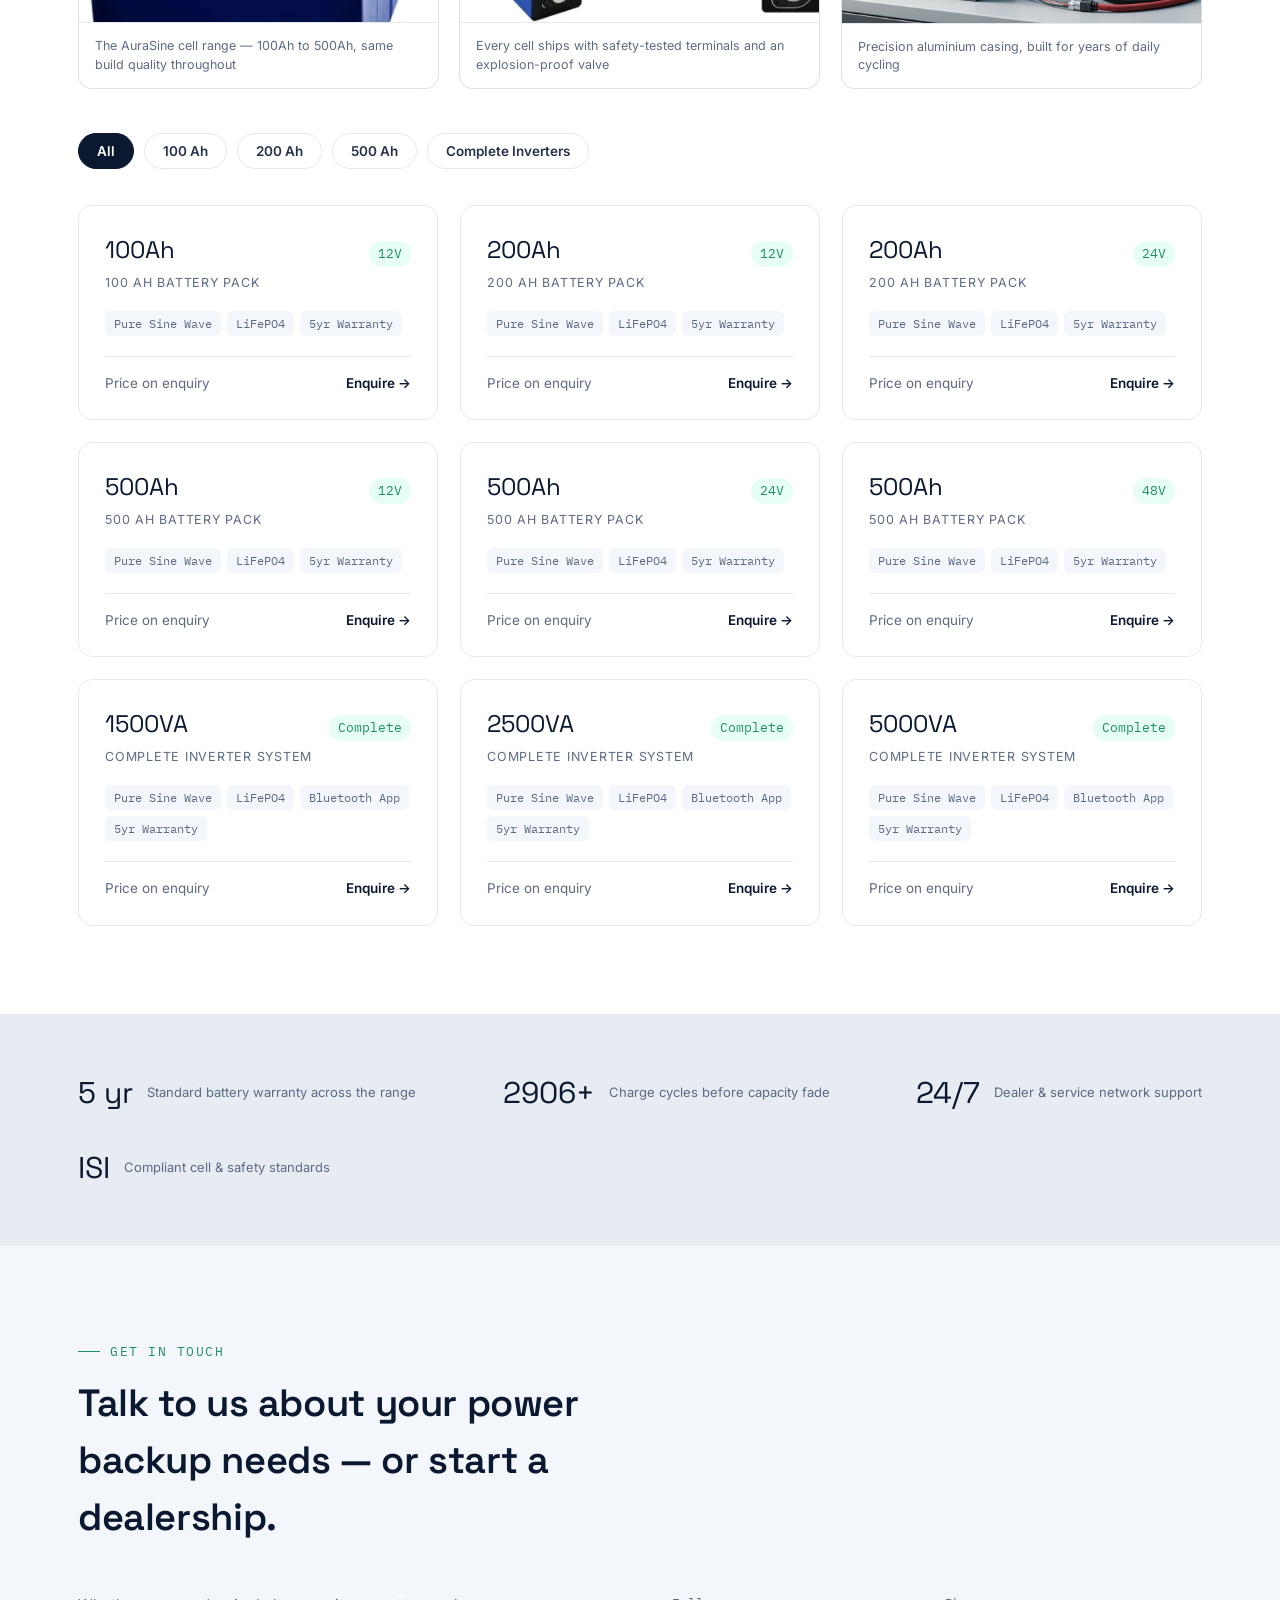
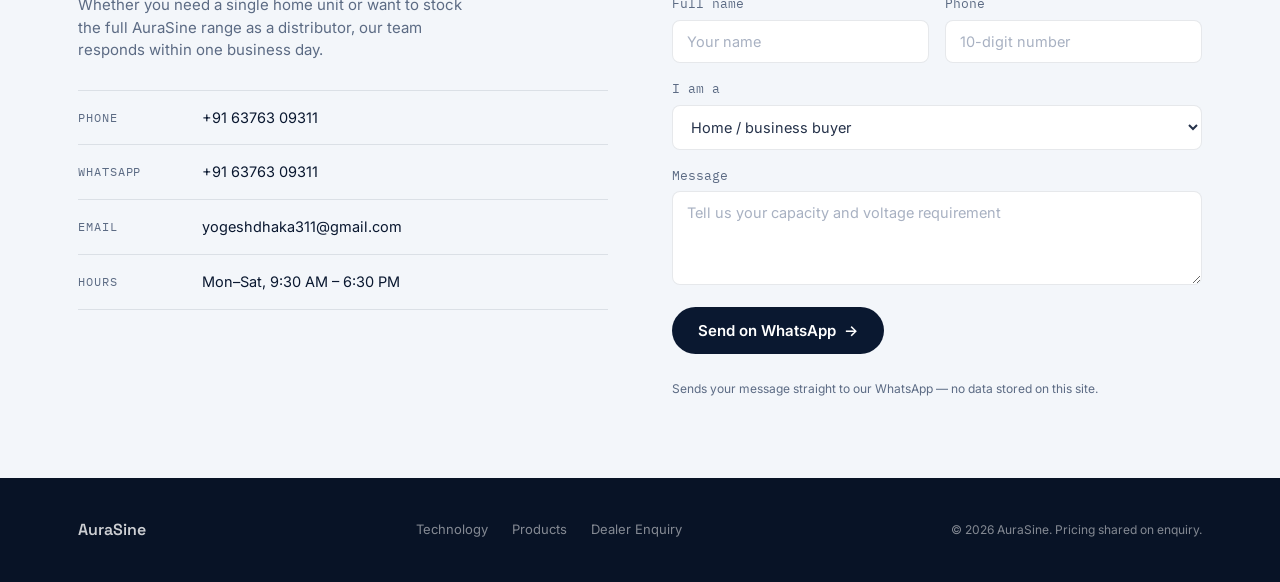
==== commit 344a0b53: "Add files via upload" ====
--- a/index.html
+++ b/index.html
@@ -3,12 +3,117 @@
 <head>
 <meta charset="UTF-8">
 <meta name="viewport" content="width=device-width, initial-scale=1.0">
-<meta name="description" content="AuraSine — LiFePO4 Pure Sine Wave Inverters &amp; Batteries. Premium power backup for homes and businesses.">
-<title>AuraSine — LiFePO4 Pure Sine Wave Inverters &amp; Batteries</title>
+
+<!-- ============ PRIMARY SEO ============ -->
+<title>AuraSine — LiFePO4 Pure Sine Wave Inverters &amp; Batteries | 1500VA–5000VA</title>
+<meta name="description" content="AuraSine manufactures LiFePO4 pure sine wave inverters and batteries — 100Ah–500Ah battery packs and 1500VA–5000VA complete inverter systems with Bluetooth app monitoring. 5-year warranty.">
+<meta name="keywords" content="LiFePO4 inverter, pure sine wave inverter, lithium iron phosphate battery, home power backup inverter, Bluetooth inverter, inverter battery manufacturer, 5000VA inverter, dealer inverter battery">
+<meta name="robots" content="index, follow">
+<meta name="theme-color" content="#0A1830">
+<link rel="canonical" href="https://YOUR-DOMAIN-HERE.vercel.app/">
+
+<!-- Once you know your final Vercel/custom domain, find-and-replace
+     "YOUR-DOMAIN-HERE.vercel.app" across this file, sitemap.xml and robots.txt -->
+
+<!-- ============ SOCIAL PREVIEW (Open Graph / Twitter) ============ -->
+<meta property="og:type" content="website">
+<meta property="og:site_name" content="AuraSine">
+<meta property="og:title" content="AuraSine — LiFePO4 Pure Sine Wave Inverters & Batteries">
+<meta property="og:description" content="LiFePO4 battery packs (100Ah–500Ah) and complete pure sine wave inverter systems (1500VA–5000VA) with Bluetooth monitoring. 5-year warranty.">
+<meta property="og:url" content="https://YOUR-DOMAIN-HERE.vercel.app/">
+<meta property="og:image" content="https://YOUR-DOMAIN-HERE.vercel.app/assets/battery-stack.webp">
+<meta name="twitter:card" content="summary_large_image">
+<meta name="twitter:title" content="AuraSine — LiFePO4 Pure Sine Wave Inverters & Batteries">
+<meta name="twitter:description" content="LiFePO4 battery packs and complete pure sine wave inverter systems (1500VA–5000VA) with Bluetooth monitoring.">
+<meta name="twitter:image" content="https://YOUR-DOMAIN-HERE.vercel.app/assets/battery-stack.webp">
+
+<!-- Paste your Google Search Console verification meta tag here once you create the property -->
+<!-- <meta name="google-site-verification" content="PASTE_CODE_HERE"> -->
+
 <link rel="icon" type="image/svg+xml" href="favicon.svg">
 <link rel="preconnect" href="https://fonts.googleapis.com">
 <link href="https://fonts.googleapis.com/css2?family=Space+Grotesk:wght@400;500;600;700&family=Inter:wght@400;500;600;700&family=IBM+Plex+Mono:wght@400;500&display=swap" rel="stylesheet">
 <link rel="stylesheet" href="styles.css">
+
+<!-- ============ STRUCTURED DATA (helps Google + AI search understand the site) ============ -->
+<script type="application/ld+json">
+{
+  "@context": "https://schema.org",
+  "@type": "Organization",
+  "name": "AuraSine",
+  "url": "https://YOUR-DOMAIN-HERE.vercel.app/",
+  "logo": "https://YOUR-DOMAIN-HERE.vercel.app/favicon.svg",
+  "description": "AuraSine manufactures LiFePO4 pure sine wave batteries and complete inverter systems for home and business power backup.",
+  "telephone": "+91-6376309311",
+  "email": "yogeshdhaka311@gmail.com",
+  "contactPoint": {
+    "@type": "ContactPoint",
+    "telephone": "+91-6376309311",
+    "contactType": "customer service",
+    "email": "yogeshdhaka311@gmail.com",
+    "areaServed": "IN"
+  },
+  "sameAs": [
+    "https://wa.me/916376309311"
+  ]
+}
+</script>
+<script type="application/ld+json">
+{
+  "@context": "https://schema.org",
+  "@type": "FAQPage",
+  "mainEntity": [
+    {
+      "@type": "Question",
+      "name": "What is LiFePO4 and why does AuraSine use it?",
+      "acceptedAnswer": {
+        "@type": "Answer",
+        "text": "LiFePO4 (Lithium Iron Phosphate) is a lithium battery chemistry known for thermal stability and a long cycle life. Compared to old lead-acid batteries, it charges in 2-3 hours instead of 8-10, lasts 8-10 years instead of 3-5, and is sealed and maintenance-free."
+      }
+    },
+    {
+      "@type": "Question",
+      "name": "Does AuraSine sell just the battery, or a complete inverter?",
+      "acceptedAnswer": {
+        "@type": "Answer",
+        "text": "Both. You can buy a standalone LiFePO4 battery pack (100Ah, 200Ah, or 500Ah) to pair with your existing inverter, or a complete pure sine wave inverter system (1500VA, 2500VA, or 5000VA) with the battery built in."
+      }
+    },
+    {
+      "@type": "Question",
+      "name": "What battery capacities and voltages are available?",
+      "acceptedAnswer": {
+        "@type": "Answer",
+        "text": "100Ah is available in 12V. 200Ah is available in 12V and 24V. 500Ah is available in 12V, 24V, and 48V."
+      }
+    },
+    {
+      "@type": "Question",
+      "name": "Do AuraSine inverters have Bluetooth?",
+      "acceptedAnswer": {
+        "@type": "Answer",
+        "text": "Yes, all complete AuraSine inverter systems (1500VA-5000VA) include Bluetooth connectivity for app-based monitoring of charge level, load, and alerts."
+      }
+    },
+    {
+      "@type": "Question",
+      "name": "What warranty does AuraSine offer?",
+      "acceptedAnswer": {
+        "@type": "Answer",
+        "text": "AuraSine batteries carry a 5-year standard warranty and are rated for 3000+ charge cycles."
+      }
+    },
+    {
+      "@type": "Question",
+      "name": "How do I get pricing or become an AuraSine dealer?",
+      "acceptedAnswer": {
+        "@type": "Answer",
+        "text": "Pricing is shared on enquiry. Message AuraSine on WhatsApp or phone at +91 63763 09311, or email yogeshdhaka311@gmail.com, and mention whether you're a buyer or a prospective dealer."
+      }
+    }
+  ]
+}
+</script>
 </head>
 <body>
 
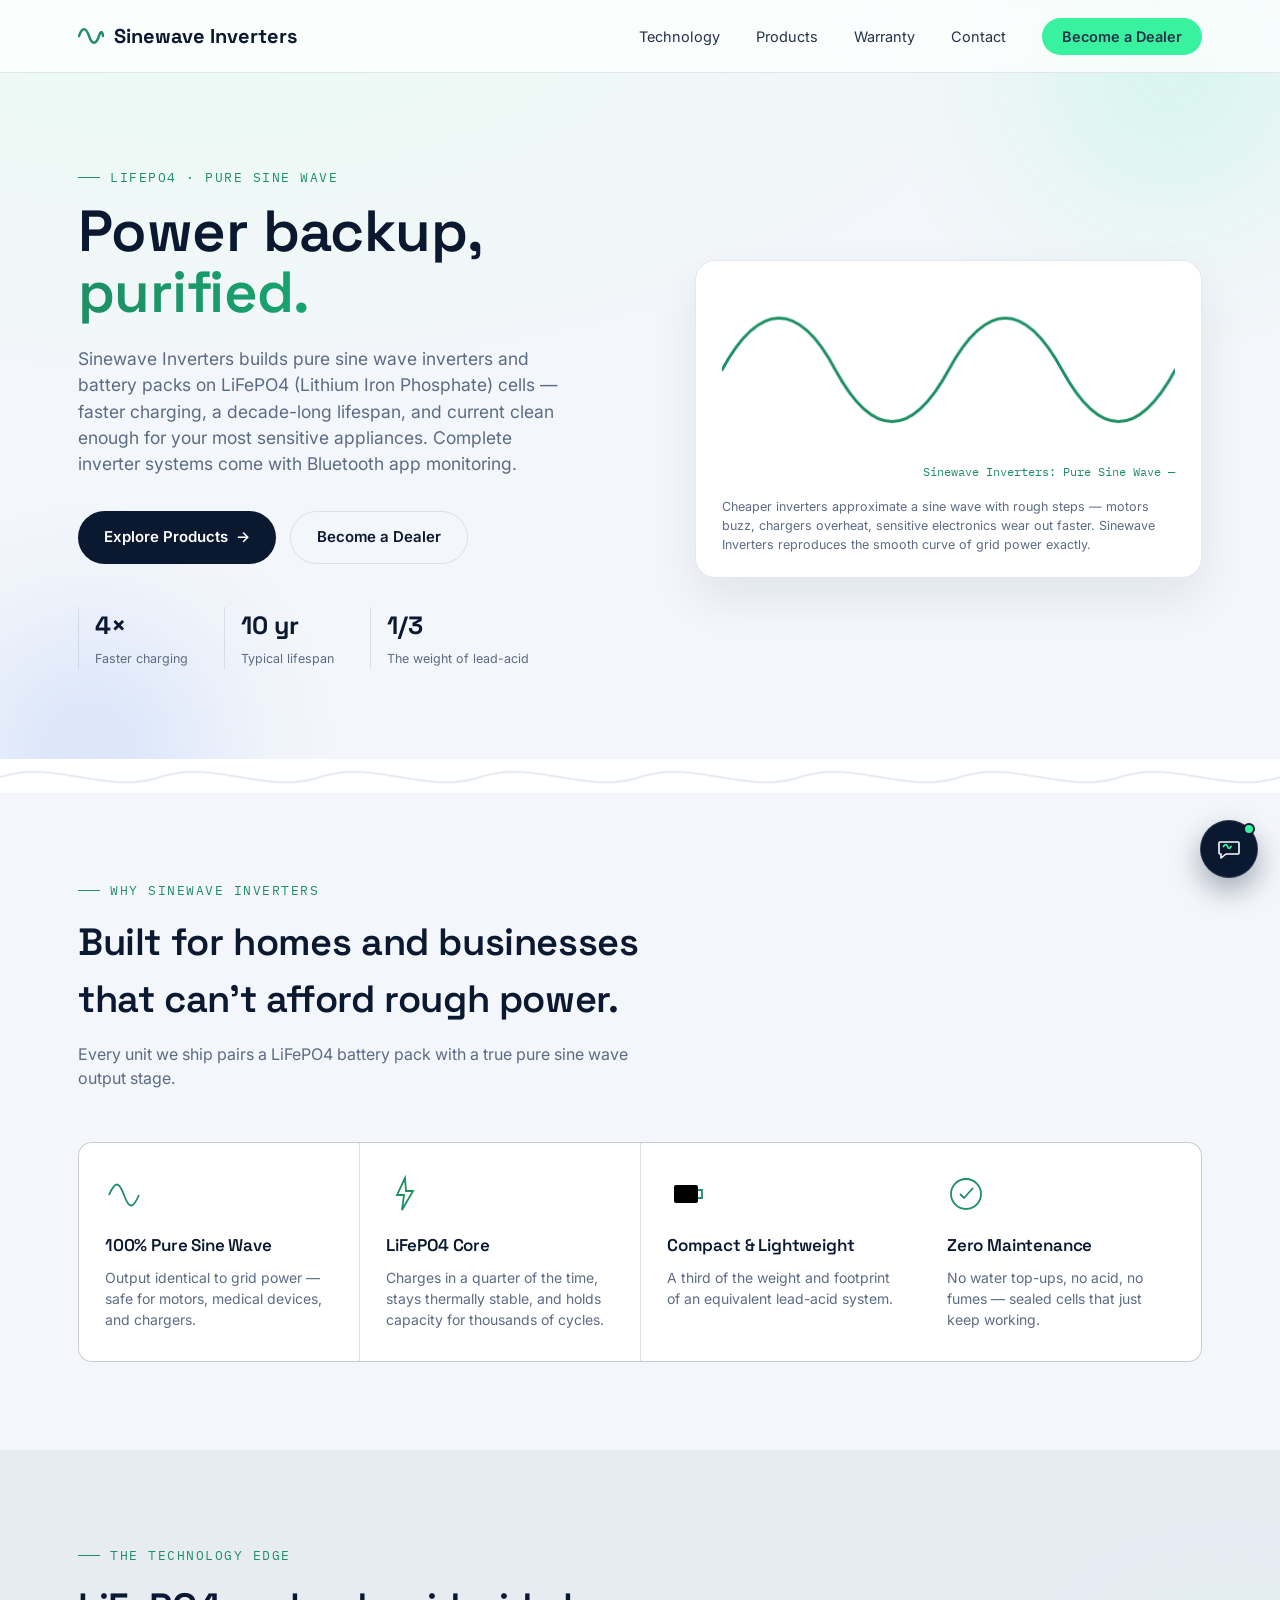
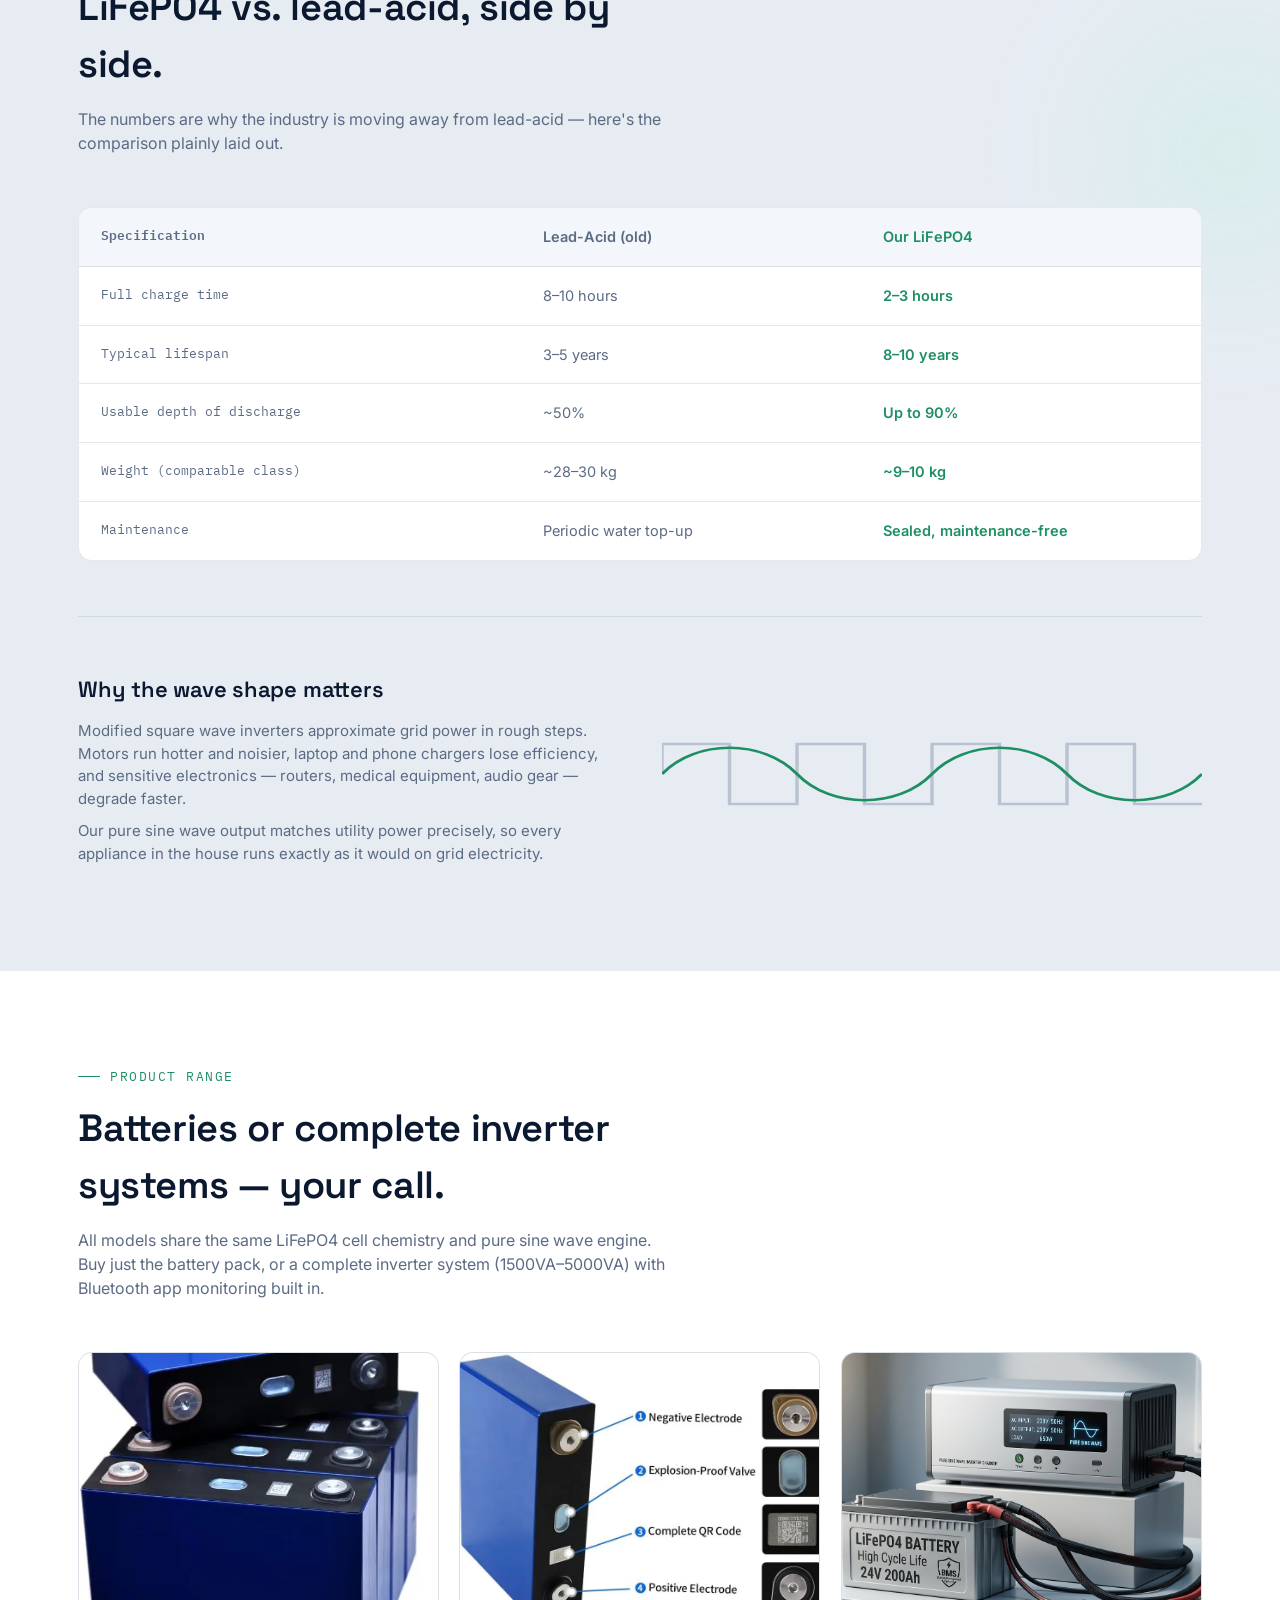
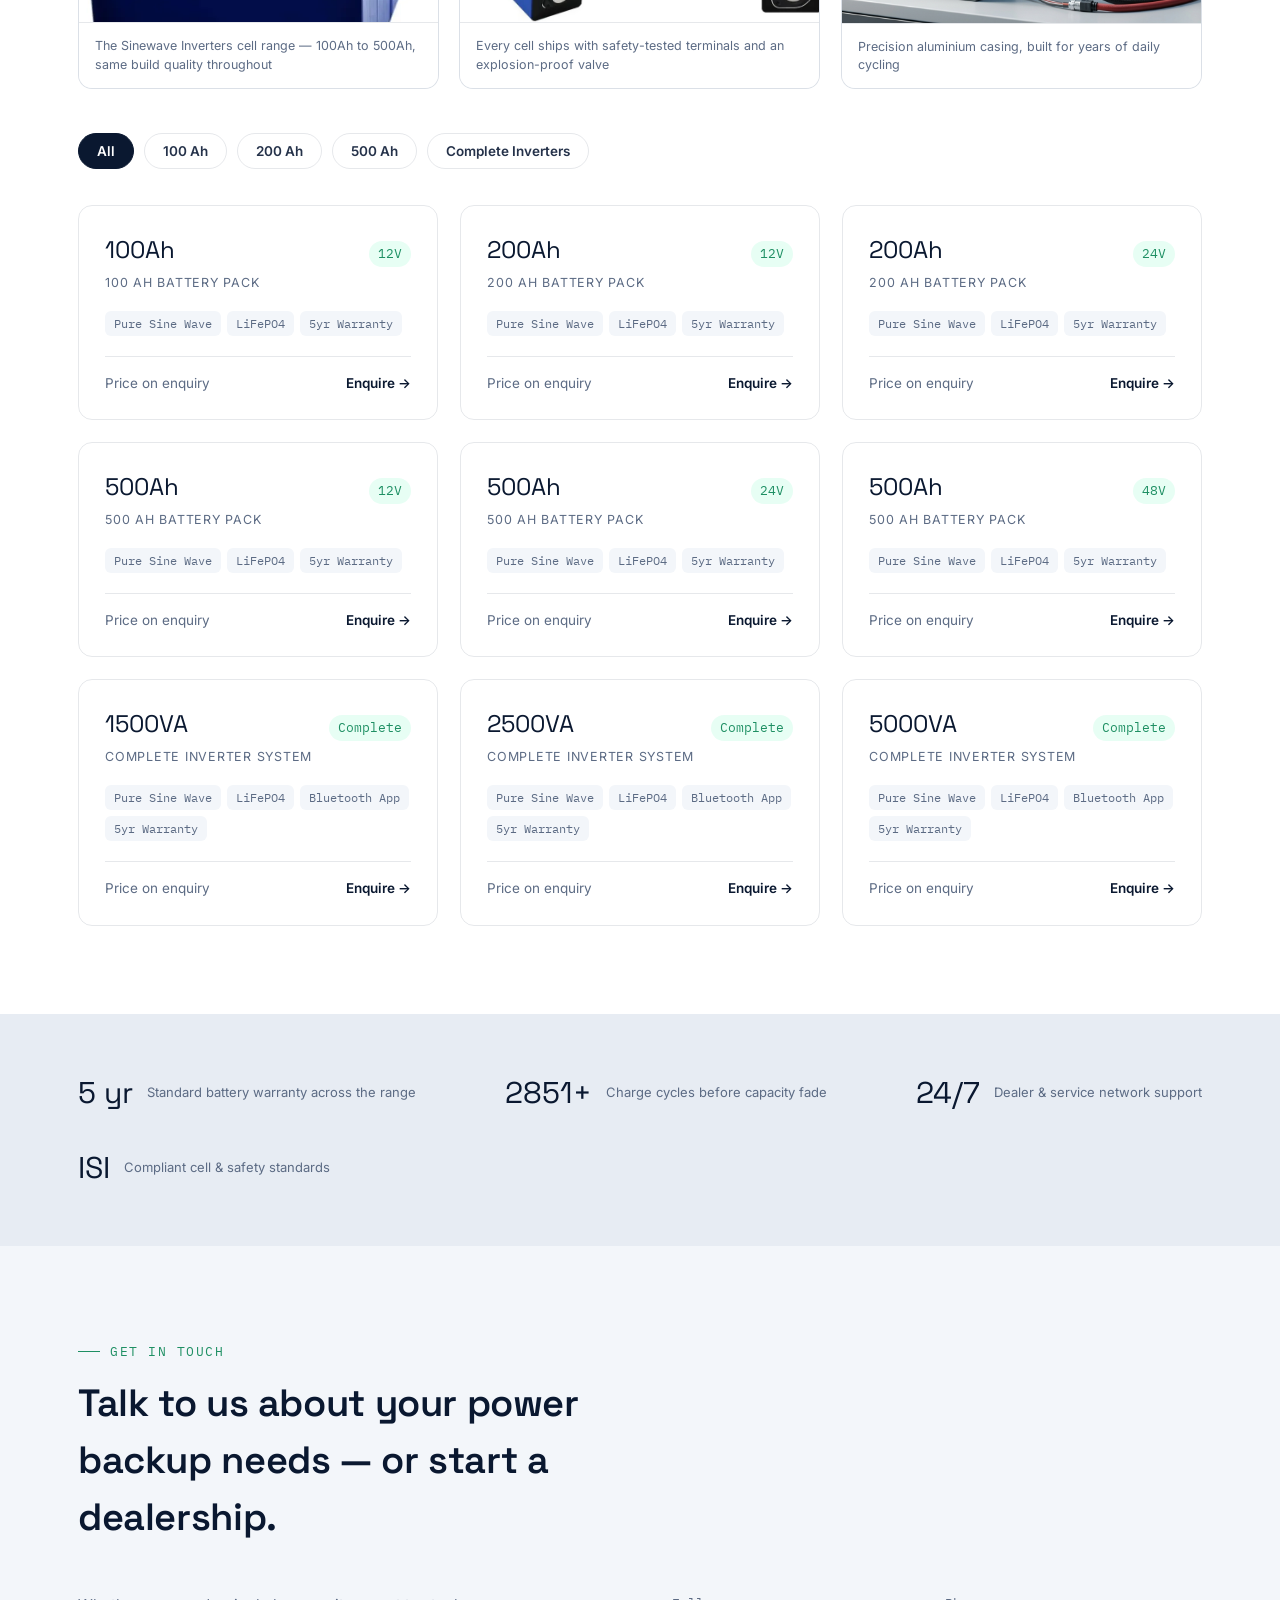
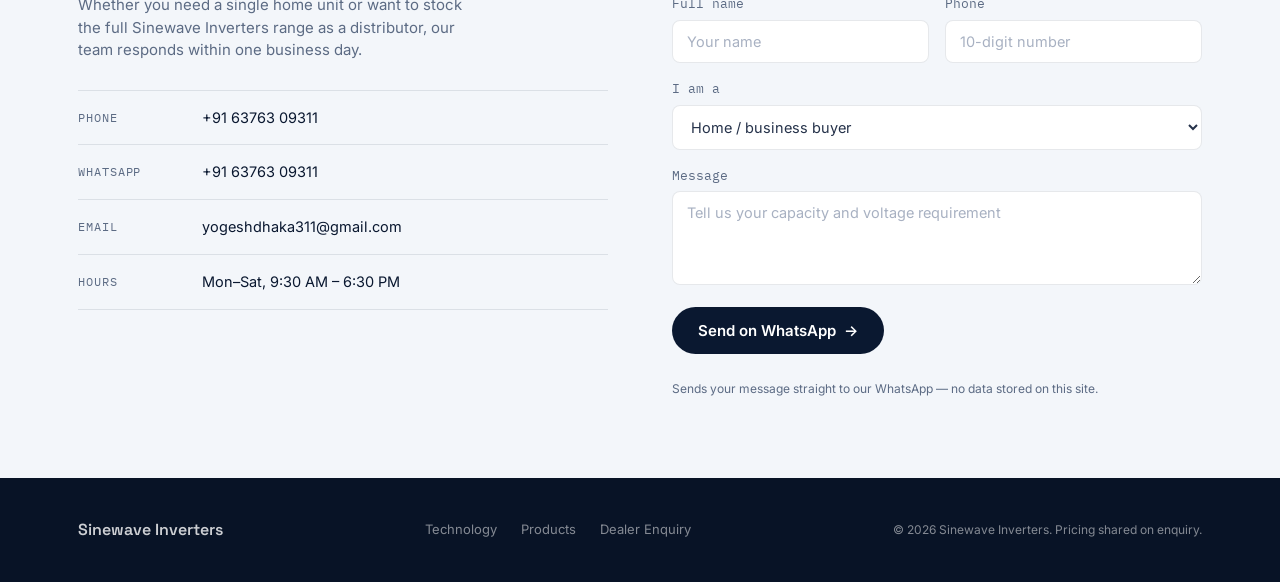
==== commit e398e82e: "Add files via upload" ====
--- a/index.html
+++ b/index.html
@@ -5,27 +5,28 @@
 <meta name="viewport" content="width=device-width, initial-scale=1.0">
 
 <!-- ============ PRIMARY SEO ============ -->
-<title>AuraSine — LiFePO4 Pure Sine Wave Inverters &amp; Batteries | 1500VA–5000VA</title>
-<meta name="description" content="AuraSine manufactures LiFePO4 pure sine wave inverters and batteries — 100Ah–500Ah battery packs and 1500VA–5000VA complete inverter systems with Bluetooth app monitoring. 5-year warranty.">
+<title>Sinewave Inverters — LiFePO4 Batteries &amp; Pure Sine Wave Inverter Systems | 1500VA–5000VA</title>
+<meta name="description" content="Sinewave Inverters manufactures LiFePO4 pure sine wave inverters and batteries — 100Ah–500Ah battery packs and 1500VA–5000VA complete inverter systems with Bluetooth app monitoring. 5-year warranty.">
 <meta name="keywords" content="LiFePO4 inverter, pure sine wave inverter, lithium iron phosphate battery, home power backup inverter, Bluetooth inverter, inverter battery manufacturer, 5000VA inverter, dealer inverter battery">
 <meta name="robots" content="index, follow">
 <meta name="theme-color" content="#0A1830">
-<link rel="canonical" href="https://YOUR-DOMAIN-HERE.vercel.app/">
-
-<!-- Once you know your final Vercel/custom domain, find-and-replace
-     "YOUR-DOMAIN-HERE.vercel.app" across this file, sitemap.xml and robots.txt -->
+<link rel="canonical" href="https://sinepower.vercel.app/">
+
+<!-- Domain is set to sinepower.vercel.app. If you later move to a custom
+     domain, find-and-replace "sinepower.vercel.app" across this file,
+     sitemap.xml and robots.txt -->
 
 <!-- ============ SOCIAL PREVIEW (Open Graph / Twitter) ============ -->
 <meta property="og:type" content="website">
-<meta property="og:site_name" content="AuraSine">
-<meta property="og:title" content="AuraSine — LiFePO4 Pure Sine Wave Inverters & Batteries">
+<meta property="og:site_name" content="Sinewave Inverters">
+<meta property="og:title" content="Sinewave Inverters — LiFePO4 Batteries & Pure Sine Wave Inverter Systems">
 <meta property="og:description" content="LiFePO4 battery packs (100Ah–500Ah) and complete pure sine wave inverter systems (1500VA–5000VA) with Bluetooth monitoring. 5-year warranty.">
-<meta property="og:url" content="https://YOUR-DOMAIN-HERE.vercel.app/">
-<meta property="og:image" content="https://YOUR-DOMAIN-HERE.vercel.app/assets/battery-stack.webp">
+<meta property="og:url" content="https://sinepower.vercel.app/">
+<meta property="og:image" content="https://sinepower.vercel.app/assets/battery-stack.webp">
 <meta name="twitter:card" content="summary_large_image">
-<meta name="twitter:title" content="AuraSine — LiFePO4 Pure Sine Wave Inverters & Batteries">
+<meta name="twitter:title" content="Sinewave Inverters — LiFePO4 Batteries & Pure Sine Wave Inverter Systems">
 <meta name="twitter:description" content="LiFePO4 battery packs and complete pure sine wave inverter systems (1500VA–5000VA) with Bluetooth monitoring.">
-<meta name="twitter:image" content="https://YOUR-DOMAIN-HERE.vercel.app/assets/battery-stack.webp">
+<meta name="twitter:image" content="https://sinepower.vercel.app/assets/battery-stack.webp">
 
 <!-- Paste your Google Search Console verification meta tag here once you create the property -->
 <!-- <meta name="google-site-verification" content="PASTE_CODE_HERE"> -->
@@ -40,10 +41,10 @@
 {
   "@context": "https://schema.org",
   "@type": "Organization",
-  "name": "AuraSine",
-  "url": "https://YOUR-DOMAIN-HERE.vercel.app/",
-  "logo": "https://YOUR-DOMAIN-HERE.vercel.app/favicon.svg",
-  "description": "AuraSine manufactures LiFePO4 pure sine wave batteries and complete inverter systems for home and business power backup.",
+  "name": "Sinewave Inverters",
+  "url": "https://sinepower.vercel.app/",
+  "logo": "https://sinepower.vercel.app/favicon.svg",
+  "description": "Sinewave Inverters manufactures LiFePO4 pure sine wave batteries and complete inverter systems for home and business power backup.",
   "telephone": "+91-6376309311",
   "email": "yogeshdhaka311@gmail.com",
   "contactPoint": {
@@ -65,7 +66,7 @@
   "mainEntity": [
     {
       "@type": "Question",
-      "name": "What is LiFePO4 and why does AuraSine use it?",
+      "name": "What is LiFePO4 and why does Sinewave Inverters use it?",
       "acceptedAnswer": {
         "@type": "Answer",
         "text": "LiFePO4 (Lithium Iron Phosphate) is a lithium battery chemistry known for thermal stability and a long cycle life. Compared to old lead-acid batteries, it charges in 2-3 hours instead of 8-10, lasts 8-10 years instead of 3-5, and is sealed and maintenance-free."
@@ -73,7 +74,7 @@
     },
     {
       "@type": "Question",
-      "name": "Does AuraSine sell just the battery, or a complete inverter?",
+      "name": "Does Sinewave Inverters sell just the battery, or a complete inverter?",
       "acceptedAnswer": {
         "@type": "Answer",
         "text": "Both. You can buy a standalone LiFePO4 battery pack (100Ah, 200Ah, or 500Ah) to pair with your existing inverter, or a complete pure sine wave inverter system (1500VA, 2500VA, or 5000VA) with the battery built in."
@@ -89,26 +90,26 @@
     },
     {
       "@type": "Question",
-      "name": "Do AuraSine inverters have Bluetooth?",
-      "acceptedAnswer": {
-        "@type": "Answer",
-        "text": "Yes, all complete AuraSine inverter systems (1500VA-5000VA) include Bluetooth connectivity for app-based monitoring of charge level, load, and alerts."
+      "name": "Do Sinewave Inverters inverters have Bluetooth?",
+      "acceptedAnswer": {
+        "@type": "Answer",
+        "text": "Yes, all complete Sinewave Inverters inverter systems (1500VA-5000VA) include Bluetooth connectivity for app-based monitoring of charge level, load, and alerts."
       }
     },
     {
       "@type": "Question",
-      "name": "What warranty does AuraSine offer?",
-      "acceptedAnswer": {
-        "@type": "Answer",
-        "text": "AuraSine batteries carry a 5-year standard warranty and are rated for 3000+ charge cycles."
+      "name": "What warranty does Sinewave Inverters offer?",
+      "acceptedAnswer": {
+        "@type": "Answer",
+        "text": "Sinewave Inverters batteries carry a 5-year standard warranty and are rated for 3000+ charge cycles."
       }
     },
     {
       "@type": "Question",
-      "name": "How do I get pricing or become an AuraSine dealer?",
-      "acceptedAnswer": {
-        "@type": "Answer",
-        "text": "Pricing is shared on enquiry. Message AuraSine on WhatsApp or phone at +91 63763 09311, or email yogeshdhaka311@gmail.com, and mention whether you're a buyer or a prospective dealer."
+      "name": "How do I get pricing or become an Sinewave Inverters dealer?",
+      "acceptedAnswer": {
+        "@type": "Answer",
+        "text": "Pricing is shared on enquiry. Message Sinewave Inverters on WhatsApp or phone at +91 63763 09311, or email yogeshdhaka311@gmail.com, and mention whether you're a buyer or a prospective dealer."
       }
     }
   ]
@@ -123,7 +124,7 @@
     <path class="pl-square" d="M2,30 L2,10 L32,10 L32,50 L62,50 L62,10 L92,10 L92,50 L118,50"/>
     <path class="pl-sine" d="M2,30 C17,4 32,4 47,30 C62,56 77,56 92,30 C97,21 102,17 108,17"/>
   </svg>
-  <div class="preloader-label">AuraSine</div>
+  <div class="preloader-label">Sinewave Inverters</div>
   <div class="preloader-bar"><span></span></div>
 </div>
 
@@ -131,23 +132,23 @@
 <div class="chat-widget" id="chatWidget">
 
   <!-- Launcher button -->
-  <button class="chat-launcher" id="chatLauncher" aria-label="Open AuraSine support chat" aria-expanded="false">
+  <button class="chat-launcher" id="chatLauncher" aria-label="Open Sinewave Inverters support chat" aria-expanded="false">
     <svg class="ic-chat" viewBox="0 0 26 26"><path d="M4 6h18a1 1 0 0 1 1 1v10a1 1 0 0 1-1 1H10l-5 4v-4H4a1 1 0 0 1-1-1V7a1 1 0 0 1 1-1Z"/><path d="M7.5 10.5 C9 8, 10.5 8, 11.5 10.5 S13.5 13, 15 10.5" class="ic-wave"/></svg>
     <svg class="ic-close" viewBox="0 0 24 24"><path d="M6 6l12 12M18 6L6 18"/></svg>
     <span class="chat-dot"></span>
   </button>
 
   <!-- Chat panel -->
-  <div class="chat-panel" id="chatPanel" role="dialog" aria-label="AuraSine support chat">
+  <div class="chat-panel" id="chatPanel" role="dialog" aria-label="Sinewave Inverters support chat">
     <div class="chat-header">
       <div class="chat-header-info">
         <svg class="chat-logo-mark" viewBox="0 0 26 26"><path d="M1 13 C4 4, 8 4, 11 13 S18 22, 21 13 S25 13, 25 13"/></svg>
         <div>
-          <div class="chat-title">AuraSine Assistant</div>
+          <div class="chat-title">Sinewave Inverters Assistant</div>
           <div class="chat-status"><span class="status-dot"></span>Powered by AI · Online</div>
         </div>
       </div>
-      <a class="chat-wa-icon" href="https://wa.me/916376309311?text=Hi%20AuraSine%2C%20I%27d%20like%20to%20talk%20to%20your%20team." target="_blank" rel="noopener" aria-label="Continue on WhatsApp" title="Continue on WhatsApp">
+      <a class="chat-wa-icon" href="https://wa.me/916376309311?text=Hi%20Sinewave Inverters%2C%20I%27d%20like%20to%20talk%20to%20your%20team." target="_blank" rel="noopener" aria-label="Continue on WhatsApp" title="Continue on WhatsApp">
         <svg viewBox="0 0 32 32"><path d="M16 3C9 3 3.3 8.6 3.3 15.6c0 2.4.7 4.7 1.9 6.7L3 29l6.9-2.1c1.9 1 4 1.6 6.1 1.6 7 0 12.7-5.6 12.7-12.6C28.7 8.6 23 3 16 3Zm0 23c-1.9 0-3.8-.5-5.4-1.5l-.4-.2-4.1 1.3 1.3-4-.3-.4a10.4 10.4 0 0 1-1.6-5.6C5.5 9.7 10.2 5 16 5c5.8 0 10.5 4.7 10.5 10.5C26.5 21.3 21.8 26 16 26Z"/><path d="M21.4 18.3c-.3-.2-1.9-1-2.2-1.1-.3-.1-.5-.2-.7.2-.2.3-.8 1-1 1.3-.2.2-.3.2-.6.1-.3-.2-1.3-.5-2.4-1.5-.9-.8-1.5-1.8-1.7-2.1-.2-.3 0-.5.1-.6.1-.1.3-.3.4-.5.2-.2.2-.3.3-.5.1-.2 0-.4 0-.6-.1-.2-.7-1.7-1-2.3-.3-.6-.5-.5-.7-.5h-.6c-.2 0-.5.1-.8.4-.3.3-1 1-1 2.4 0 1.4 1 2.8 1.2 3 .1.2 2 3.1 4.9 4.3.7.3 1.2.5 1.6.6.7.2 1.3.2 1.8.1.5-.1 1.9-.8 2.1-1.5.3-.7.3-1.3.2-1.5-.1-.1-.3-.2-.6-.4Z"/></svg>
       </a>
     </div>
@@ -164,7 +165,7 @@
         <svg viewBox="0 0 24 24"><path d="M3 11.5 21 3l-8.5 18-2.2-7.3L3 11.5Z"/></svg>
       </button>
     </form>
-    <a class="chat-wa-fallback" href="https://wa.me/916376309311?text=Hi%20AuraSine%2C%20I%27d%20like%20to%20talk%20to%20your%20team." target="_blank" rel="noopener">
+    <a class="chat-wa-fallback" href="https://wa.me/916376309311?text=Hi%20Sinewave Inverters%2C%20I%27d%20like%20to%20talk%20to%20your%20team." target="_blank" rel="noopener">
       Prefer a human? Continue on WhatsApp →
     </a>
   </div>
@@ -174,7 +175,7 @@
   <nav>
     <a href="#top" class="logo">
       <svg class="mark" viewBox="0 0 26 26"><path class="mark-path" d="M1 13 C4 4, 8 4, 11 13 S18 22, 21 13 S25 13, 25 13"/></svg>
-      AuraSine
+      Sinewave Inverters
     </a>
     <ul class="nav-links" id="navLinks">
       <li><a href="#tech">Technology</a></li>
@@ -200,7 +201,7 @@
       <div>
         <div class="eyebrow reveal">LiFePO4 &middot; Pure Sine Wave</div>
         <h1 class="reveal" style="--d:0.05s">Power backup, <em>purified.</em></h1>
-        <p class="lead reveal" style="--d:0.1s">AuraSine builds pure sine wave inverters and battery packs on LiFePO4 (Lithium Iron Phosphate) cells — faster charging, a decade-long lifespan, and current clean enough for your most sensitive appliances. Complete inverter systems come with Bluetooth app monitoring.</p>
+        <p class="lead reveal" style="--d:0.1s">Sinewave Inverters builds pure sine wave inverters and battery packs on LiFePO4 (Lithium Iron Phosphate) cells — faster charging, a decade-long lifespan, and current clean enough for your most sensitive appliances. Complete inverter systems come with Bluetooth app monitoring.</p>
         <div class="btn-row reveal" style="--d:0.15s">
           <a href="#products" class="btn btn-primary"><span>Explore Products</span> →</a>
           <a href="#contact" class="btn btn-ghost">Become a Dealer</a>
@@ -218,9 +219,9 @@
         </svg>
         <div class="wave-labels">
           <span class="wl-old">— Old: Modified Square Wave</span>
-          <span class="wl-new">AuraSine: Pure Sine Wave —</span>
-        </div>
-        <p class="wave-caption">Cheaper inverters approximate a sine wave with rough steps — motors buzz, chargers overheat, sensitive electronics wear out faster. AuraSine reproduces the smooth curve of grid power exactly.</p>
+          <span class="wl-new">Sinewave Inverters: Pure Sine Wave —</span>
+        </div>
+        <p class="wave-caption">Cheaper inverters approximate a sine wave with rough steps — motors buzz, chargers overheat, sensitive electronics wear out faster. Sinewave Inverters reproduces the smooth curve of grid power exactly.</p>
       </div>
     </div>
   </section>
@@ -233,7 +234,7 @@
   <section class="benefits" id="benefits">
     <div class="wrap">
       <div class="section-head reveal">
-        <div class="eyebrow">Why AuraSine</div>
+        <div class="eyebrow">Why Sinewave Inverters</div>
         <h2>Built for homes and businesses that can't afford rough power.</h2>
         <p>Every unit we ship pairs a LiFePO4 battery pack with a true pure sine wave output stage.</p>
       </div>
@@ -274,7 +275,7 @@
       <div class="compare reveal">
         <div class="head">Specification</div>
         <div class="head col-old">Lead-Acid (old)</div>
-        <div class="head col-new">AuraSine LiFePO4</div>
+        <div class="head col-new">Our LiFePO4</div>
 
         <div>Full charge time</div>
         <div class="col-old">8–10 hours</div>
@@ -301,7 +302,7 @@
         <div class="reveal">
           <h3>Why the wave shape matters</h3>
           <p>Modified square wave inverters approximate grid power in rough steps. Motors run hotter and noisier, laptop and phone chargers lose efficiency, and sensitive electronics — routers, medical equipment, audio gear — degrade faster.</p>
-          <p>AuraSine's pure sine wave output matches utility power precisely, so every appliance in the house runs exactly as it would on grid electricity.</p>
+          <p>Our pure sine wave output matches utility power precisely, so every appliance in the house runs exactly as it would on grid electricity.</p>
         </div>
         <svg class="mini-wave reveal" viewBox="0 0 400 90" preserveAspectRatio="none">
           <path class="bad" d="M0,45 L0,15 L50,15 L50,75 L100,75 L100,15 L150,15 L150,75 L200,75 L200,15 L250,15 L250,75 L300,75 L300,15 L350,15 L350,75 L400,75"/>
@@ -322,15 +323,15 @@
 
       <div class="product-gallery">
         <figure class="gallery-item reveal" style="--d:0s">
-          <img src="assets/battery-stack.webp" alt="AuraSine LiFePO4 battery cells stacked, showing the 100Ah to 500Ah range" loading="lazy">
-          <figcaption>The AuraSine cell range — 100Ah to 500Ah, same build quality throughout</figcaption>
+          <img src="assets/battery-stack.webp" alt="Sinewave Inverters LiFePO4 battery cells stacked, showing the 100Ah to 500Ah range" loading="lazy">
+          <figcaption>The Sinewave Inverters cell range — 100Ah to 500Ah, same build quality throughout</figcaption>
         </figure>
         <figure class="gallery-item reveal" style="--d:0.08s">
-          <img src="assets/battery-features.webp" alt="Labelled diagram of an AuraSine cell showing negative electrode, explosion-proof valve, QR code and positive electrode" loading="lazy">
+          <img src="assets/battery-features.webp" alt="Labelled diagram of an Sinewave Inverters cell showing negative electrode, explosion-proof valve, QR code and positive electrode" loading="lazy">
           <figcaption>Every cell ships with safety-tested terminals and an explosion-proof valve</figcaption>
         </figure>
         <figure class="gallery-item reveal" style="--d:0.16s">
-          <img src="assets/battery-single.webp" alt="Single AuraSine LiFePO4 battery cell in a precision aluminium casing" loading="lazy">
+          <img src="assets/battery-single.webp" alt="Single Sinewave Inverters LiFePO4 battery cell in a precision aluminium casing" loading="lazy">
           <figcaption>Precision aluminium casing, built for years of daily cycling</figcaption>
         </figure>
       </div>
@@ -363,7 +364,7 @@
       <h2 class="reveal">Talk to us about your power backup needs — or start a dealership.</h2>
       <div class="contact-grid">
         <div class="contact-info reveal">
-          <p>Whether you need a single home unit or want to stock the full AuraSine range as a distributor, our team responds within one business day.</p>
+          <p>Whether you need a single home unit or want to stock the full Sinewave Inverters range as a distributor, our team responds within one business day.</p>
           <div class="info-row"><span class="lbl">Phone</span><span class="val"><a href="tel:+916376309311">+91 63763 09311</a></span></div>
           <div class="info-row"><span class="lbl">WhatsApp</span><span class="val"><a href="https://wa.me/916376309311" target="_blank" rel="noopener">+91 63763 09311</a></span></div>
           <div class="info-row"><span class="lbl">Email</span><span class="val"><a href="mailto:yogeshdhaka311@gmail.com">yogeshdhaka311@gmail.com</a></span></div>
@@ -393,13 +394,13 @@
 
 <footer>
   <div class="wrap">
-    <div class="f-logo">AuraSine</div>
+    <div class="f-logo">Sinewave Inverters</div>
     <ul class="f-links">
       <li><a href="#tech">Technology</a></li>
       <li><a href="#products">Products</a></li>
       <li><a href="#contact">Dealer Enquiry</a></li>
     </ul>
-    <small>&copy; 2026 AuraSine. Pricing shared on enquiry.</small>
+    <small>&copy; 2026 Sinewave Inverters. Pricing shared on enquiry.</small>
   </div>
 </footer>
 
--- a/styles.css
+++ b/styles.css
@@ -418,7 +418,7 @@
   .compare{grid-template-columns:1fr;}
   .compare .head:nth-child(2),.compare .head:nth-child(3){display:none;}
   .compare>div:nth-child(3n+2)::before{content:"Lead-Acid: ";font-family:var(--body);color:var(--slate);}
-  .compare>div:nth-child(3n)::before{content:"AuraSine LiFePO4: ";font-family:var(--body);color:var(--volt-dim);}
+  .compare>div:nth-child(3n)::before{content:"Our LiFePO4: ";font-family:var(--body);color:var(--volt-dim);}
   .row-2{grid-template-columns:1fr;}
   .hero-stats{gap:20px;flex-wrap:wrap;}
   footer .wrap{flex-direction:column;text-align:center;}
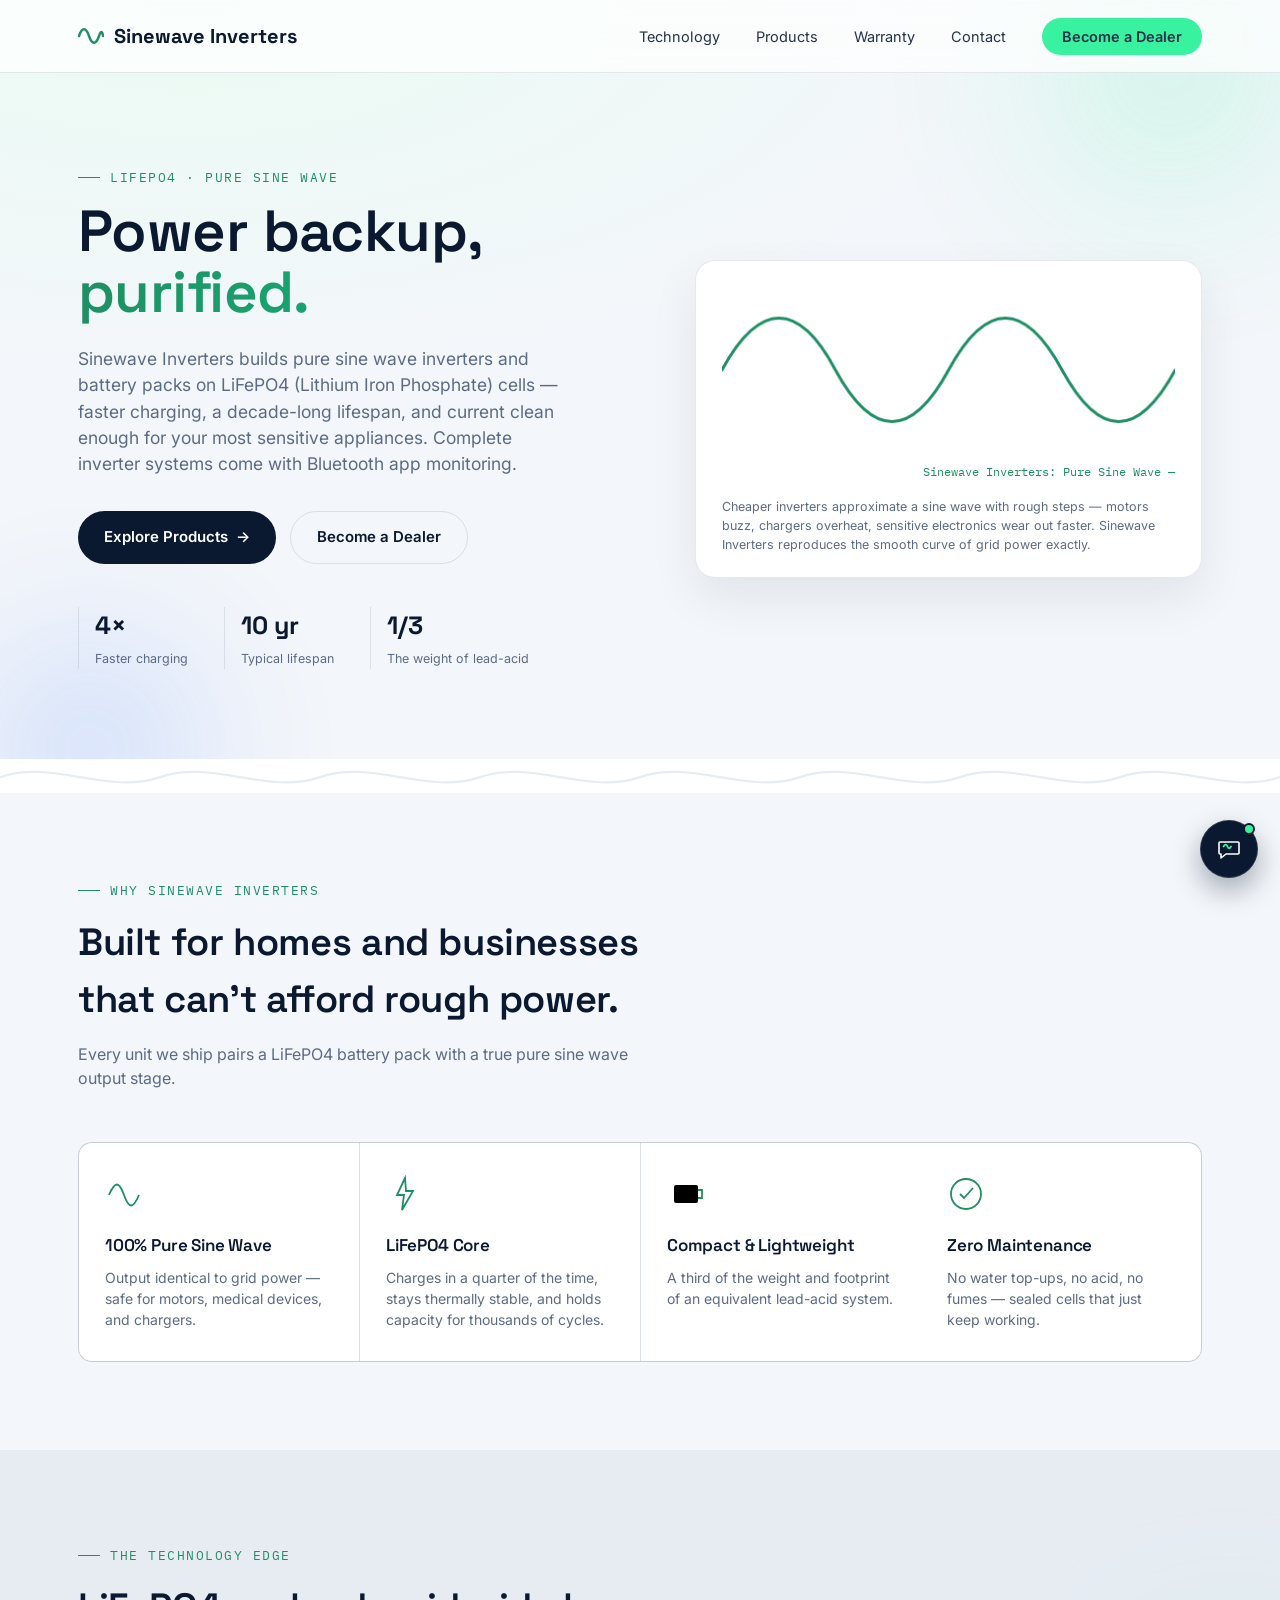
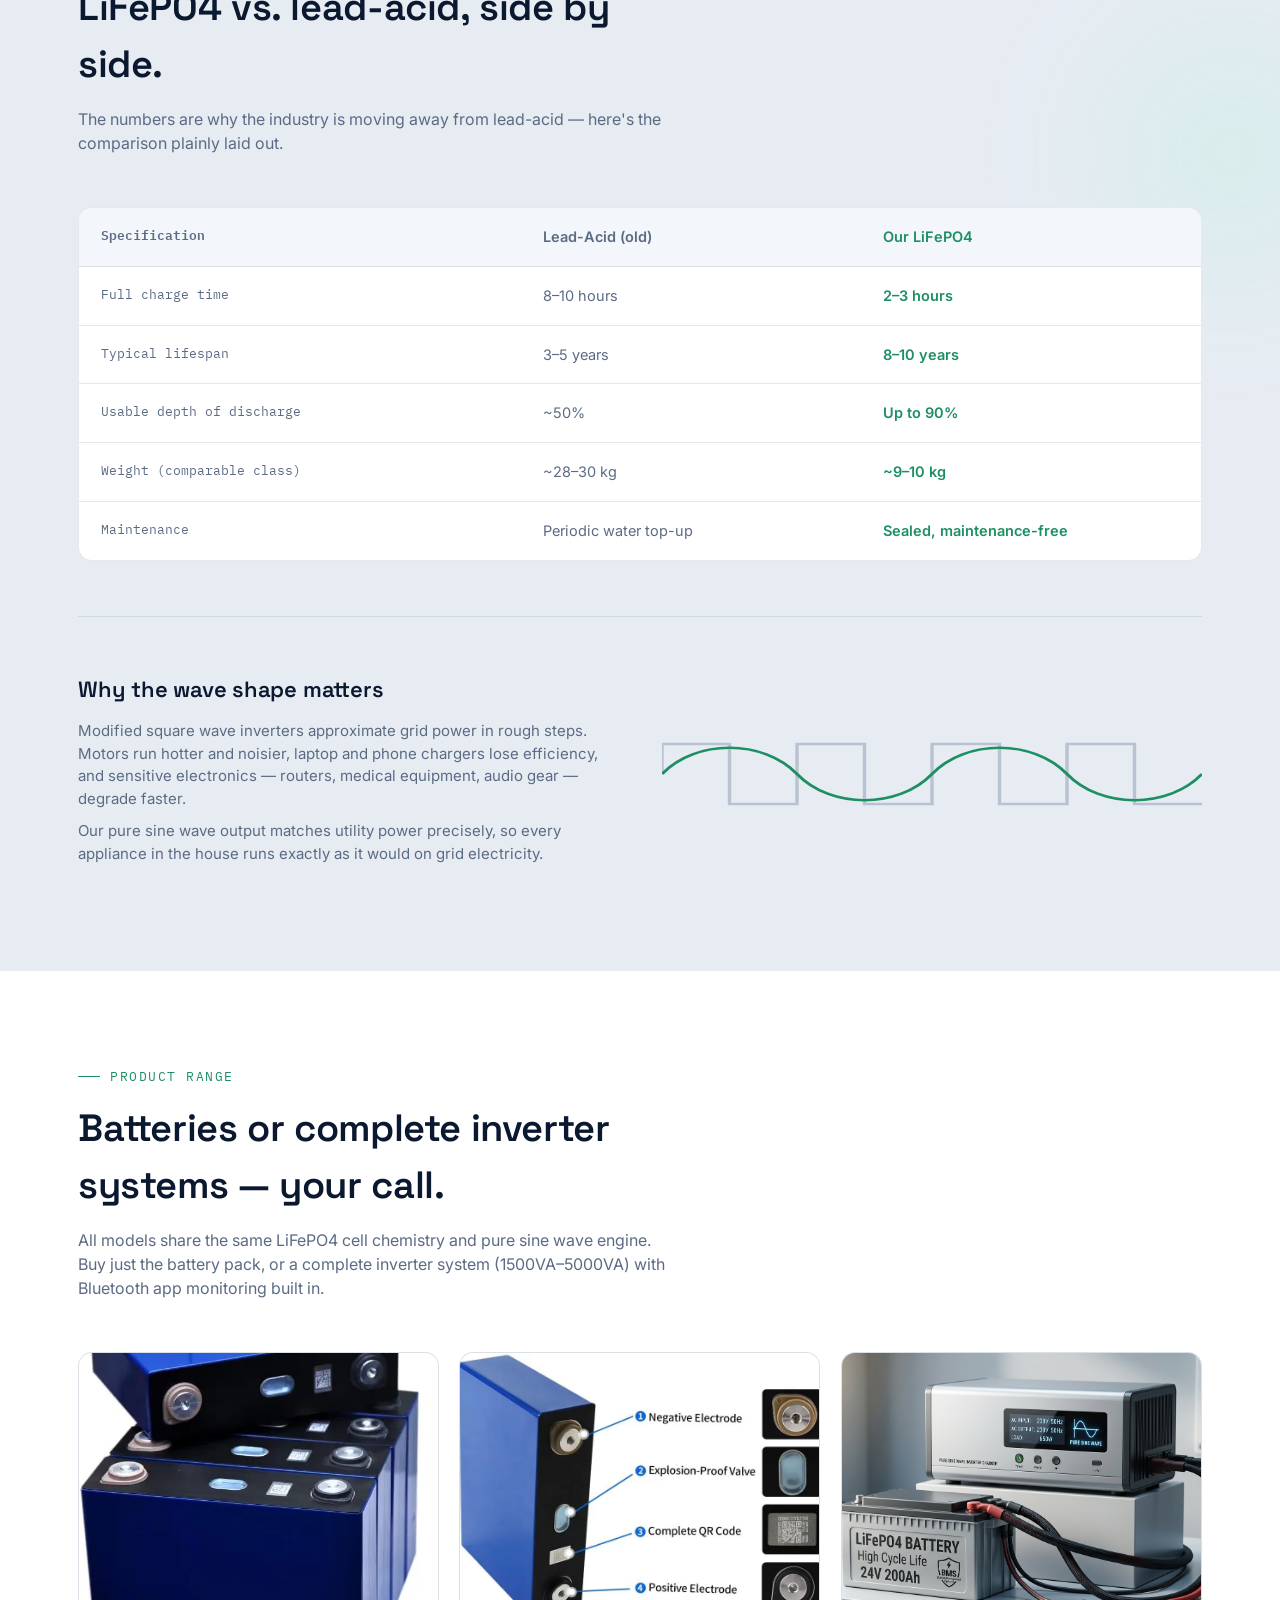
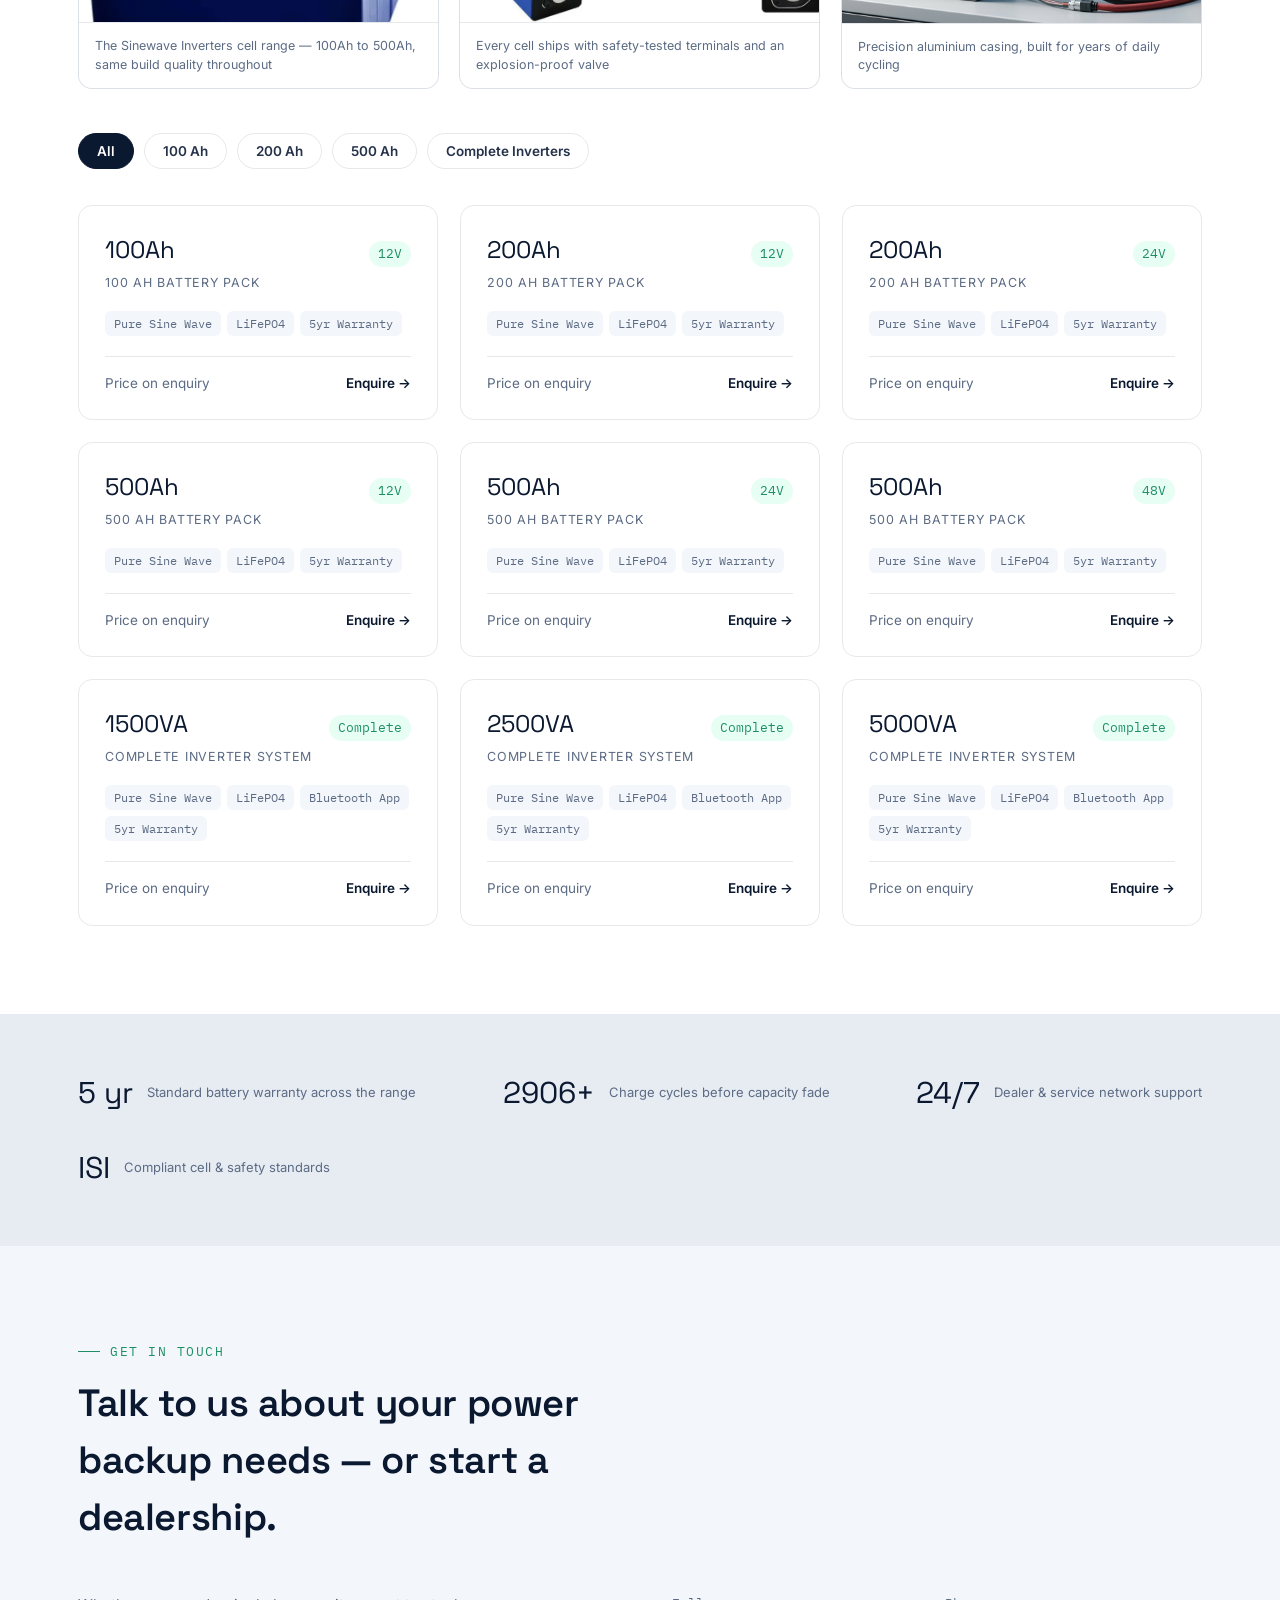
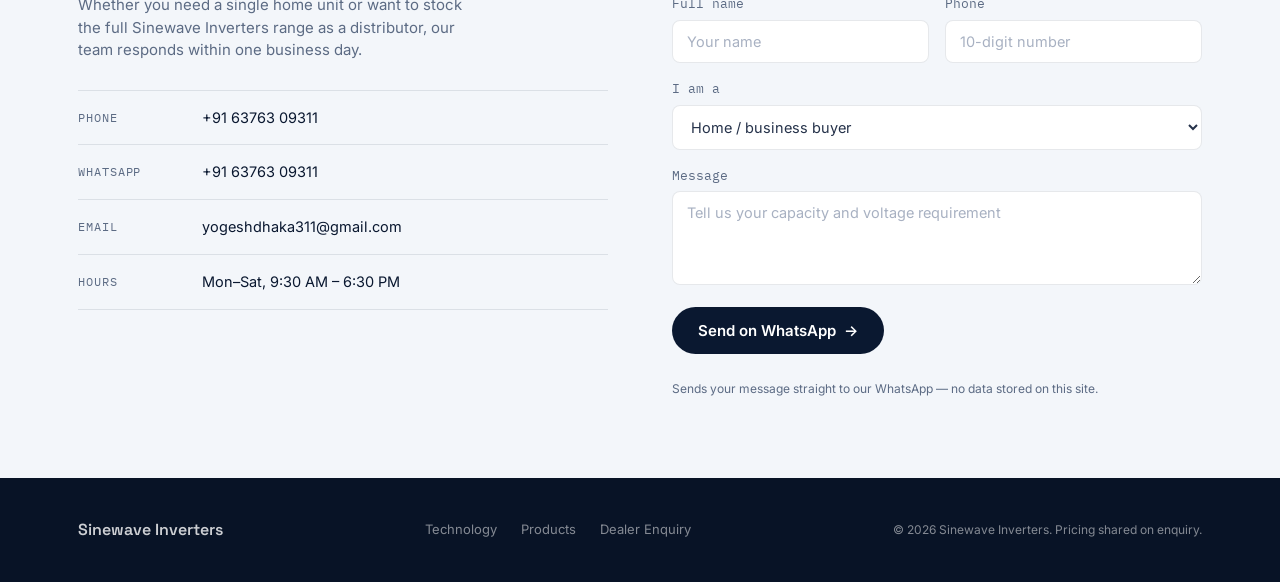
==== commit 498d4462: "Add files via upload" ====
--- a/index.html
+++ b/index.html
@@ -28,8 +28,8 @@
 <meta name="twitter:description" content="LiFePO4 battery packs and complete pure sine wave inverter systems (1500VA–5000VA) with Bluetooth monitoring.">
 <meta name="twitter:image" content="https://sinepower.vercel.app/assets/battery-stack.webp">
 
-<!-- Paste your Google Search Console verification meta tag here once you create the property -->
-<!-- <meta name="google-site-verification" content="PASTE_CODE_HERE"> -->
+<!-- Google Search Console ownership verification -->
+<meta name="google-site-verification" content="wMZaxv_zjZL9ARDn1_PmYzgYtuaixyaL3ocqLYp9uR8">
 
 <link rel="icon" type="image/svg+xml" href="favicon.svg">
 <link rel="preconnect" href="https://fonts.googleapis.com">
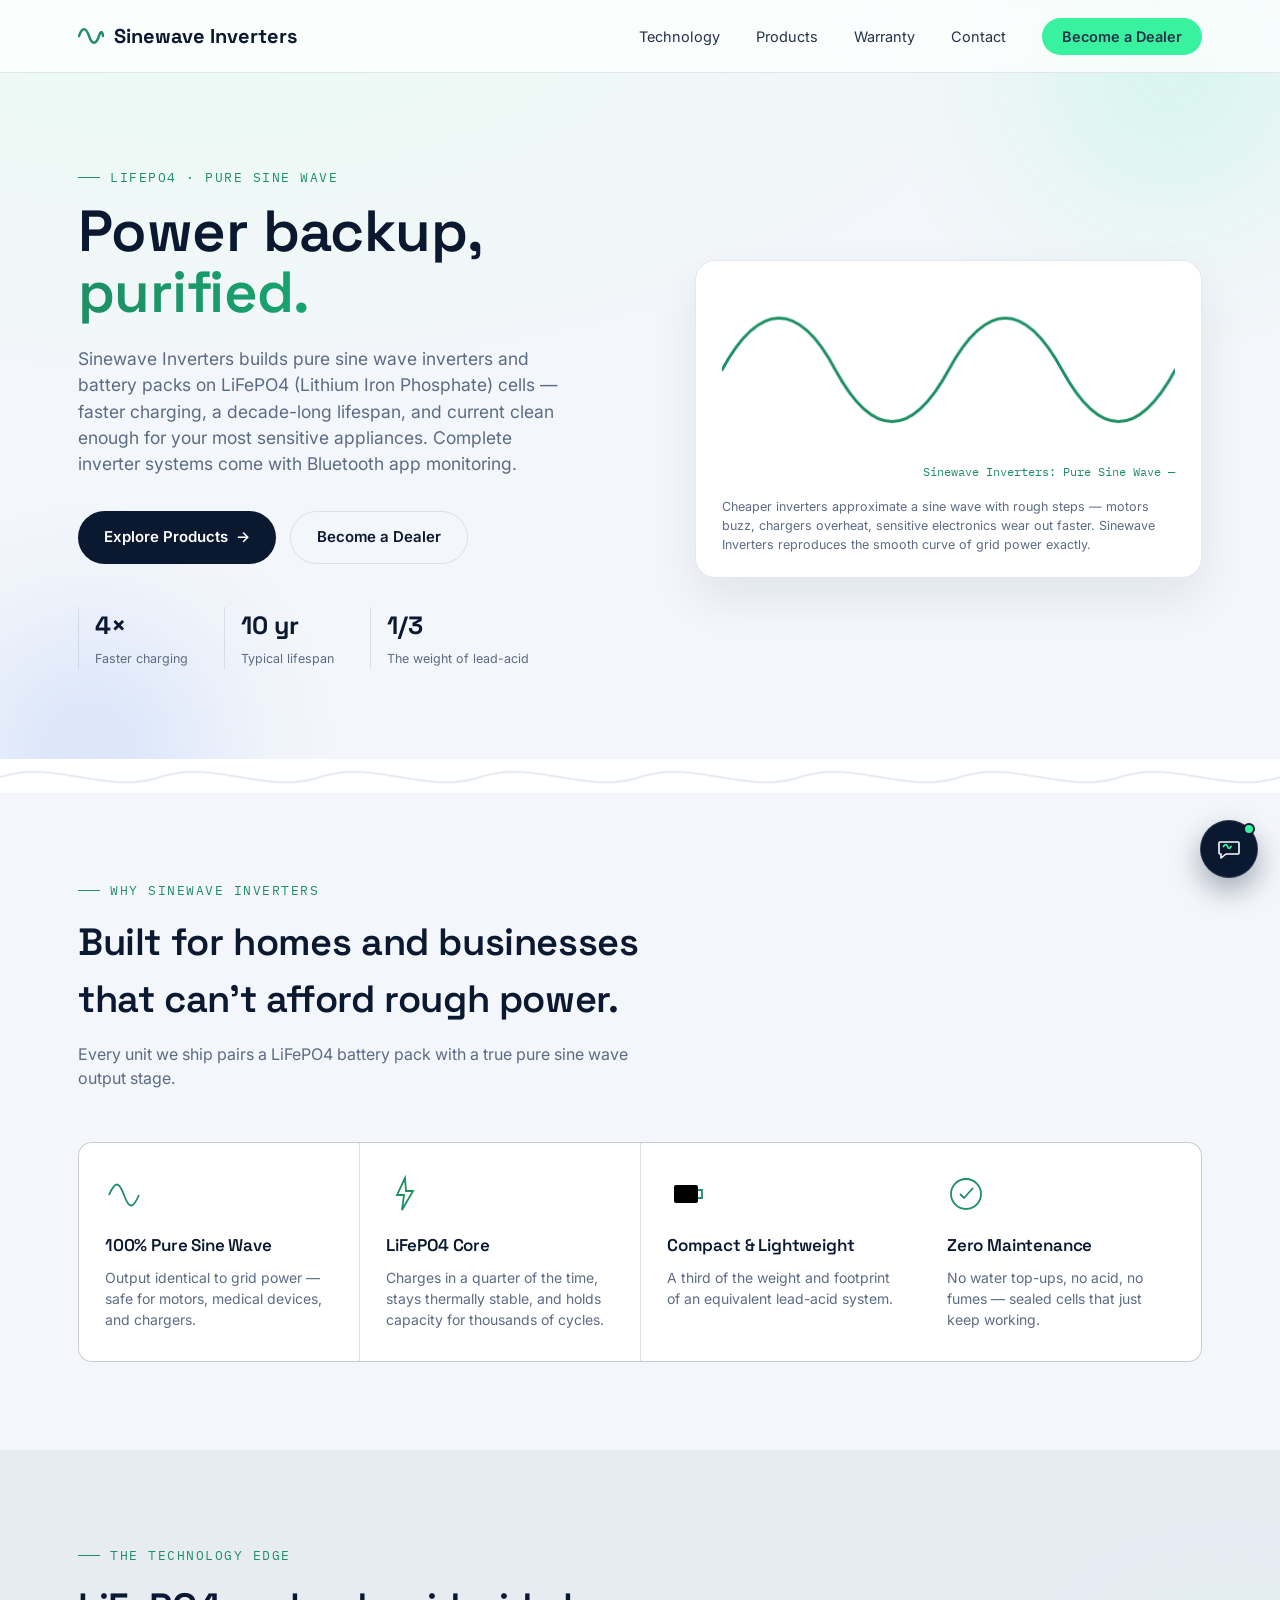
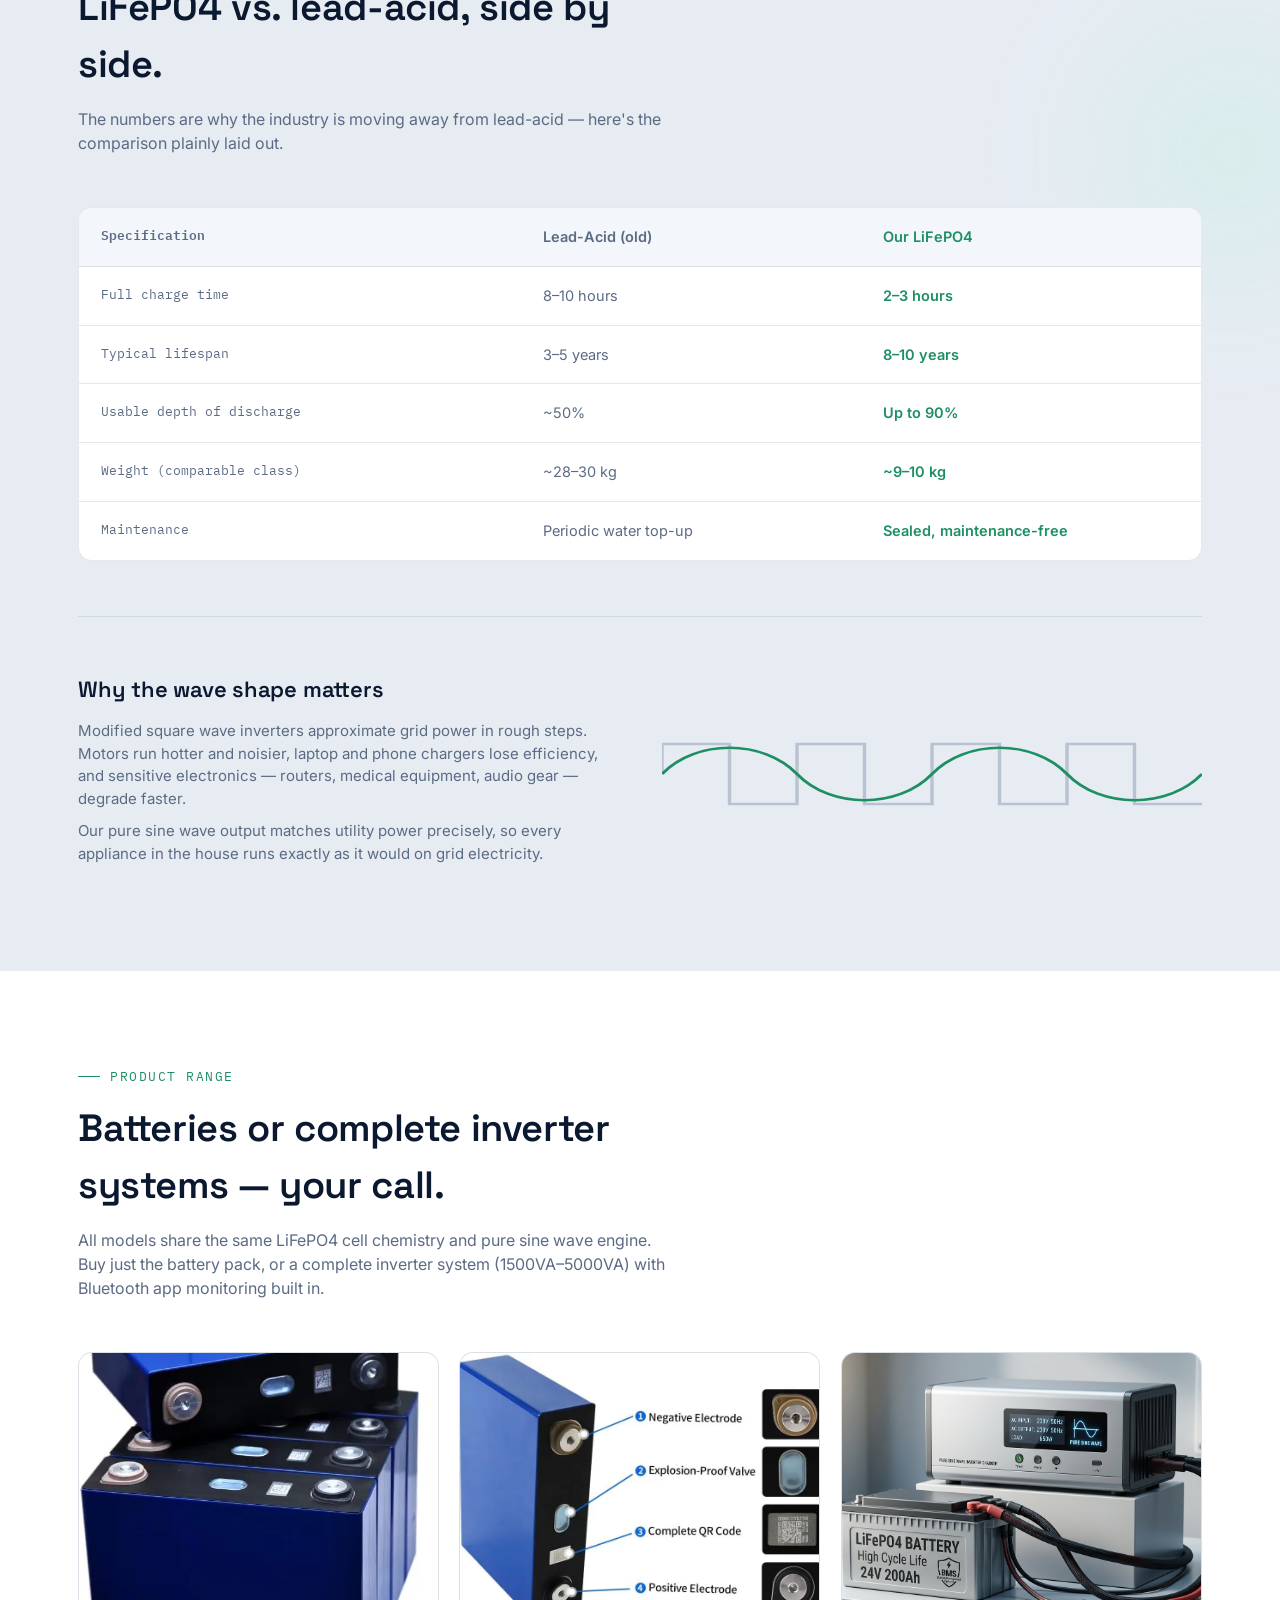
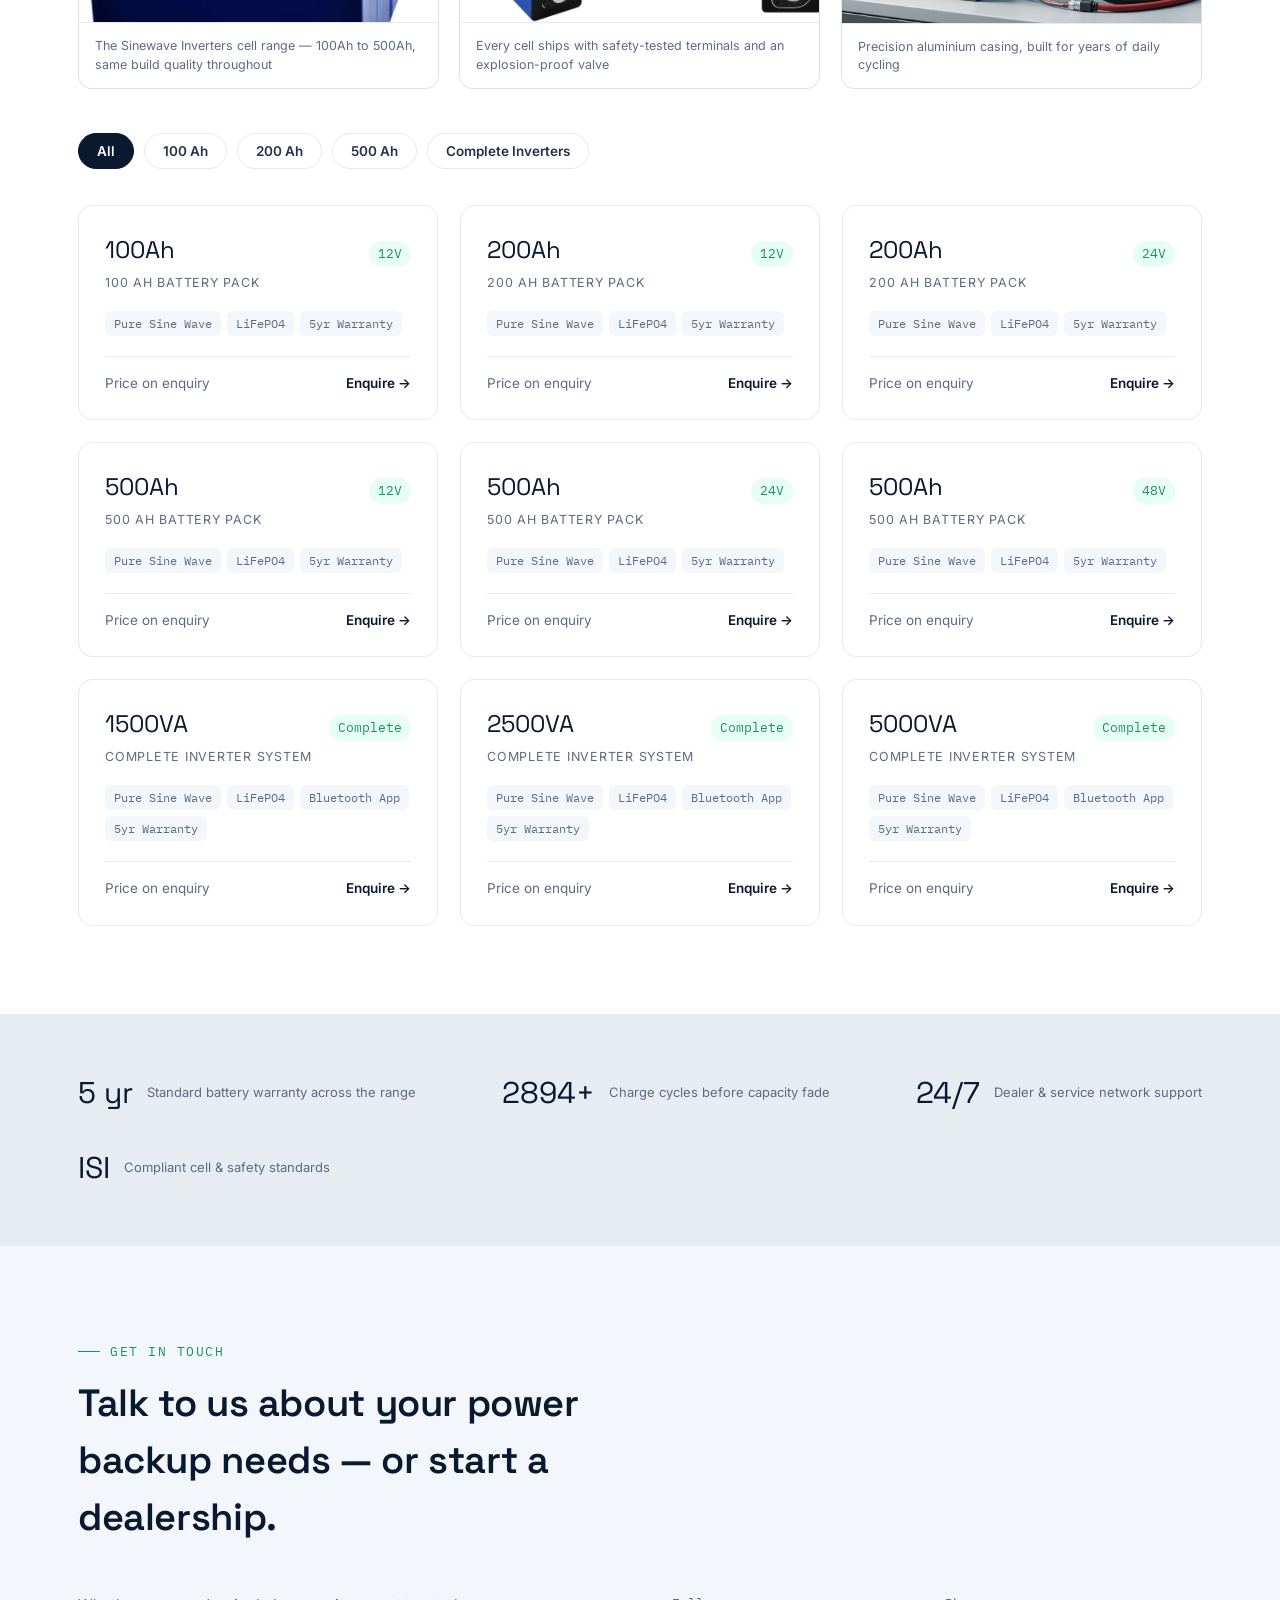
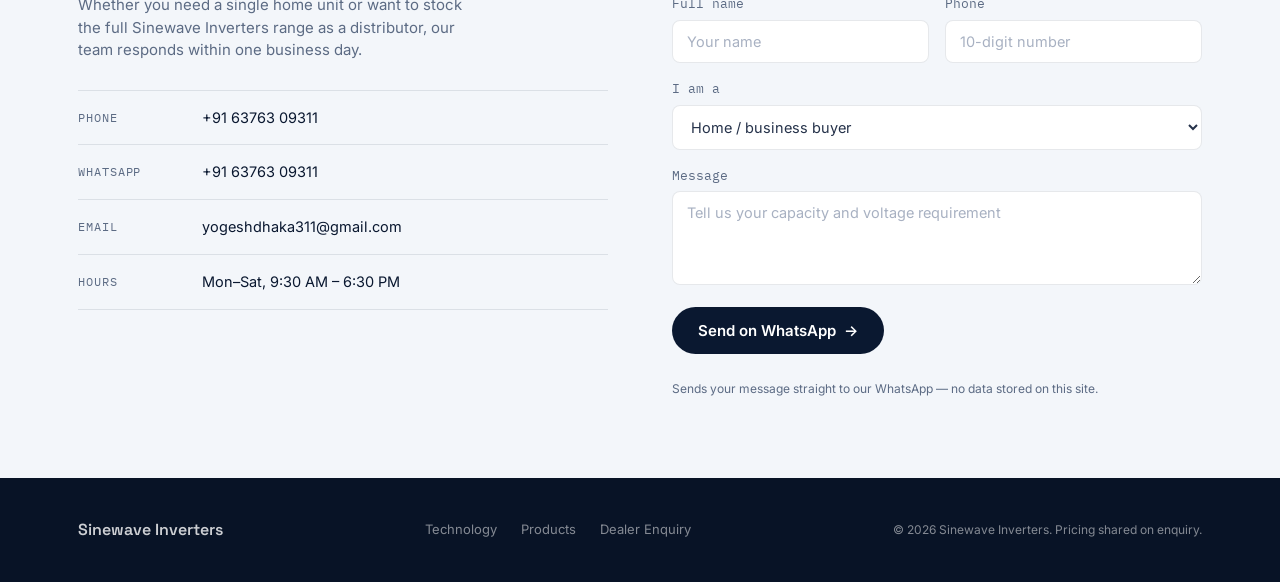
==== commit 569f6580: "Add files via upload" ====
--- a/index.html
+++ b/index.html
@@ -31,7 +31,10 @@
 <!-- Google Search Console ownership verification -->
 <meta name="google-site-verification" content="wMZaxv_zjZL9ARDn1_PmYzgYtuaixyaL3ocqLYp9uR8">
 
+<link rel="icon" href="/favicon.ico" sizes="any">
 <link rel="icon" type="image/svg+xml" href="favicon.svg">
+<link rel="icon" type="image/png" sizes="32x32" href="favicon-32x32.png">
+<link rel="apple-touch-icon" href="apple-touch-icon.png">
 <link rel="preconnect" href="https://fonts.googleapis.com">
 <link href="https://fonts.googleapis.com/css2?family=Space+Grotesk:wght@400;500;600;700&family=Inter:wght@400;500;600;700&family=IBM+Plex+Mono:wght@400;500&display=swap" rel="stylesheet">
 <link rel="stylesheet" href="styles.css">
@@ -43,7 +46,7 @@
   "@type": "Organization",
   "name": "Sinewave Inverters",
   "url": "https://sinepower.vercel.app/",
-  "logo": "https://sinepower.vercel.app/favicon.svg",
+  "logo": "https://sinepower.vercel.app/icon-192.png",
   "description": "Sinewave Inverters manufactures LiFePO4 pure sine wave batteries and complete inverter systems for home and business power backup.",
   "telephone": "+91-6376309311",
   "email": "yogeshdhaka311@gmail.com",
